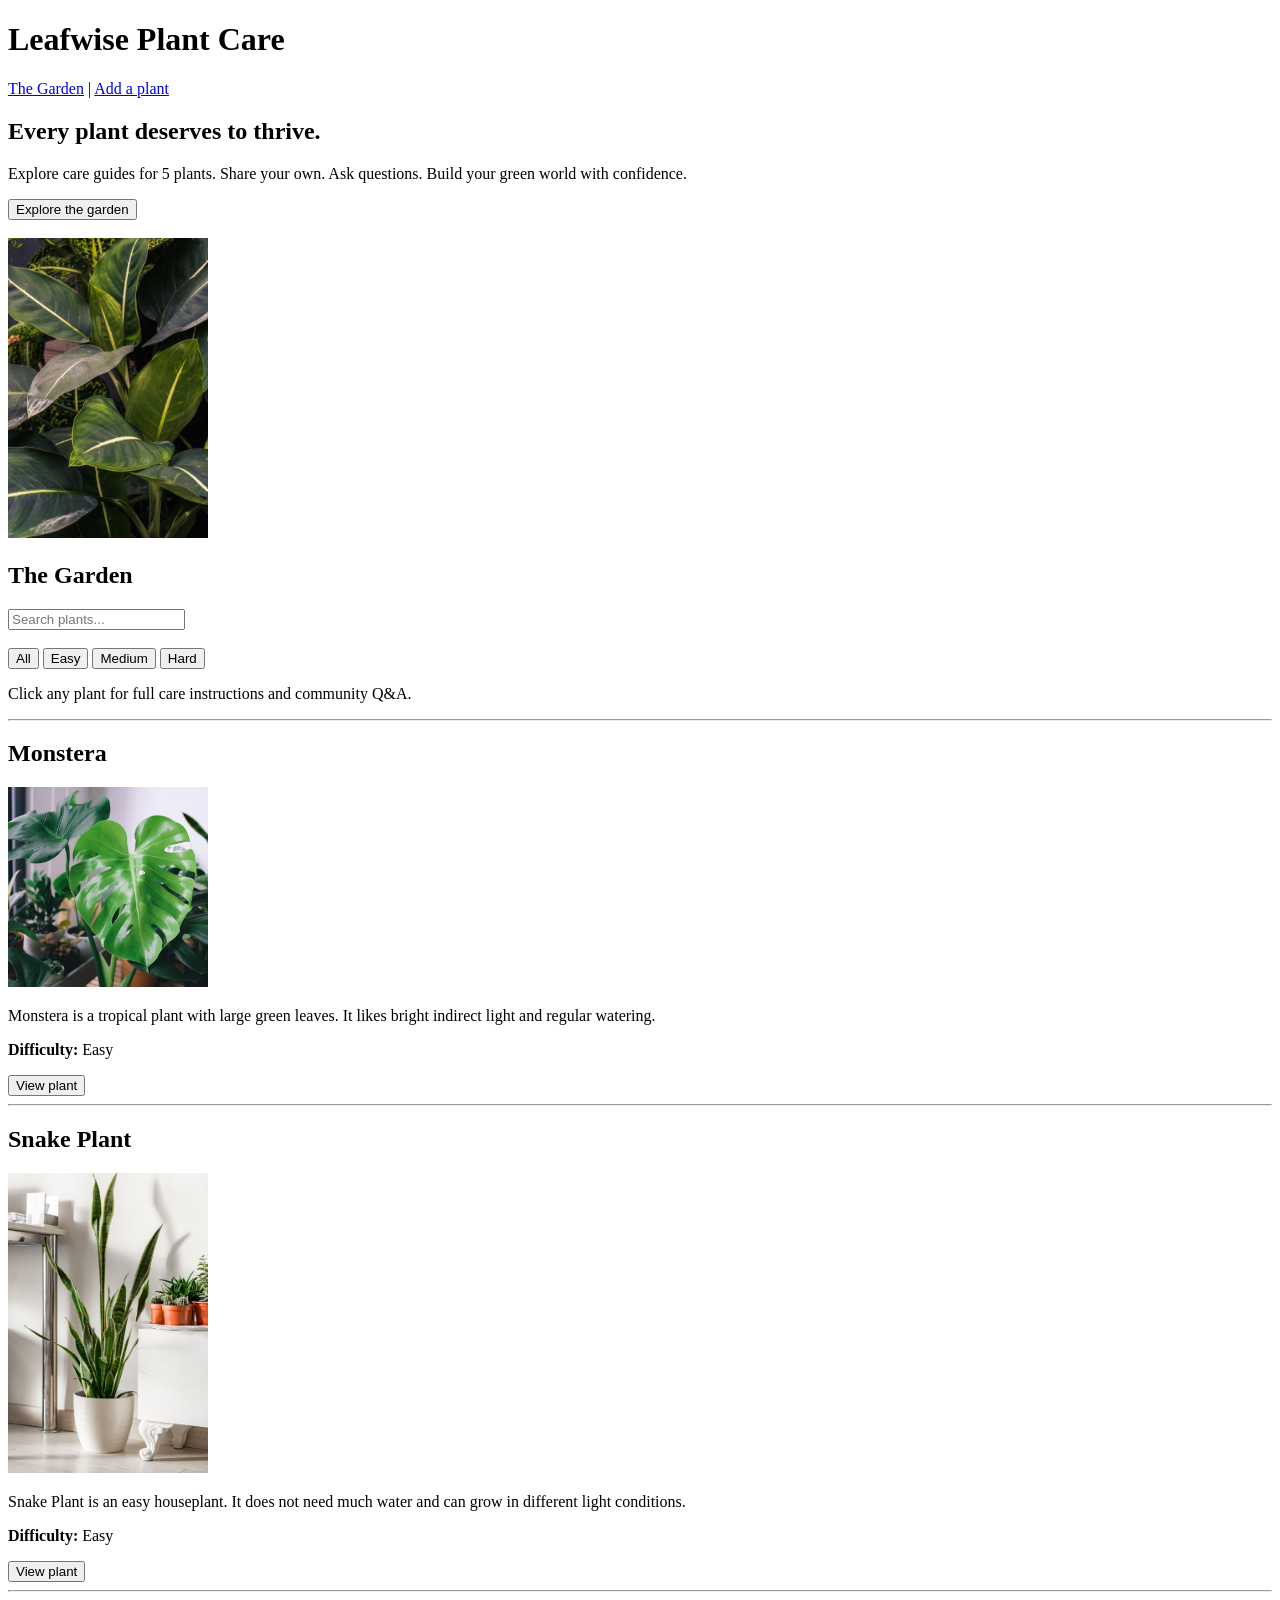
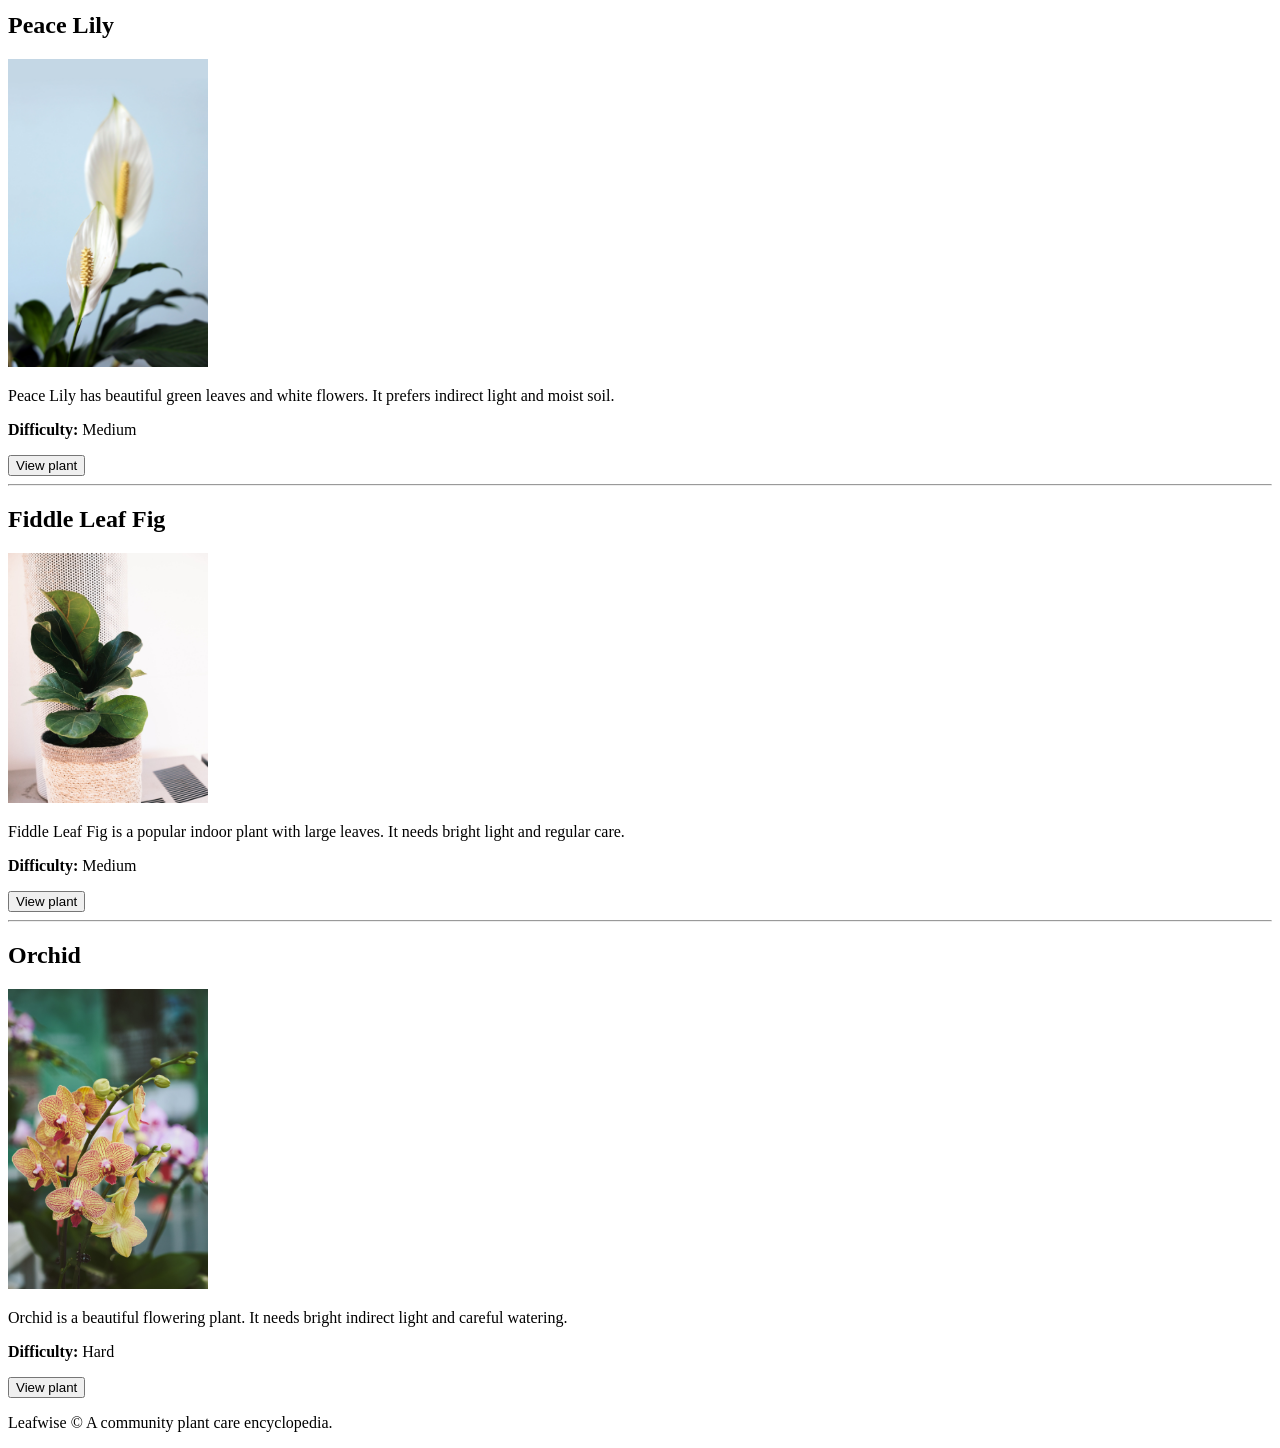
==== index.html @ c4c771bd "Додані сторінки сайту" ====
<!DOCTYPE html>
<html lang="en">

<head>
    <meta charset="UTF-8">
    <meta name="viewport" content="width=device-width, initial-scale=1.0">
    <title>Leafwise Plant Care</title>
</head>

<body>

    <header>
        <h1>Leafwise Plant Care</h1>
    </header>

    <nav>
        <a href="index.html">The Garden</a> |
        <a href="add.html">Add a plant</a>
    </nav>

    <section>

        <h2>Every plant deserves to thrive.</h2>

        <p>
            Explore care guides for 5 plants. Share your own.
            Ask questions. Build your green world with confidence.
        </p>

        <a href="index.html">
            <button>Explore the garden</button>
        </a>

        <br><br>

        <img src="background.jpg" alt="Plants" width="200" height="300">

        <h1>The Garden</h1>

        <input type="text" placeholder="Search plants...">

        <br><br>

        <button>All</button>
        <button>Easy</button>
        <button>Medium</button>
        <button>Hard</button>

        <p>
            Click any plant for full care instructions and community Q&A.
        </p>

        <hr>

        <h2>Monstera</h2>

        <img src="monstera.jpg" alt="Monstera" width="200">

        <p>
            Monstera is a tropical plant with large green leaves.
            It likes bright indirect light and regular watering.
        </p>

        <p><strong>Difficulty:</strong> Easy</p>

        <a href="monstera.html">
            <button>View plant</button>
        </a>

        <hr>

        <h2>Snake Plant</h2>

        <img src="snakeplant.jpg" alt="Snake Plant" width="200">

        <p>
            Snake Plant is an easy houseplant. It does not need
            much water and can grow in different light conditions.
        </p>

        <p><strong>Difficulty:</strong> Easy</p>

        <a href="snakeplant.html">
            <button>View plant</button>
        </a>

        <hr>

        <h2>Peace Lily</h2>

        <img src="peacelily.jpg" alt="Peace Lily" width="200">

        <p>
            Peace Lily has beautiful green leaves and white flowers.
            It prefers indirect light and moist soil.
        </p>

        <p><strong>Difficulty:</strong> Medium</p>

        <a href="peacelily.html">
            <button>View plant</button>
        </a>

        <hr>

        <h2>Fiddle Leaf Fig</h2>

        <img src="leaf.jpg" alt="Fiddle Leaf Fig" width="200">

        <p>
            Fiddle Leaf Fig is a popular indoor plant with large leaves.
            It needs bright light and regular care.
        </p>

        <p><strong>Difficulty:</strong> Medium</p>

        <a href="leaf.html">
            <button>View plant</button>
        </a>

        <hr>

        <h2>Orchid</h2>

        <img src="orchid.jpg" alt="Orchid" width="200">

        <p>
            Orchid is a beautiful flowering plant.
            It needs bright indirect light and careful watering.
        </p>

        <p><strong>Difficulty:</strong> Hard</p>

        <a href="orchid.html">
            <button>View plant</button>
        </a>

    </section>

    <footer>
        <p>Leafwise &copy; A community plant care encyclopedia.</p>
    </footer>

</body>

</html>
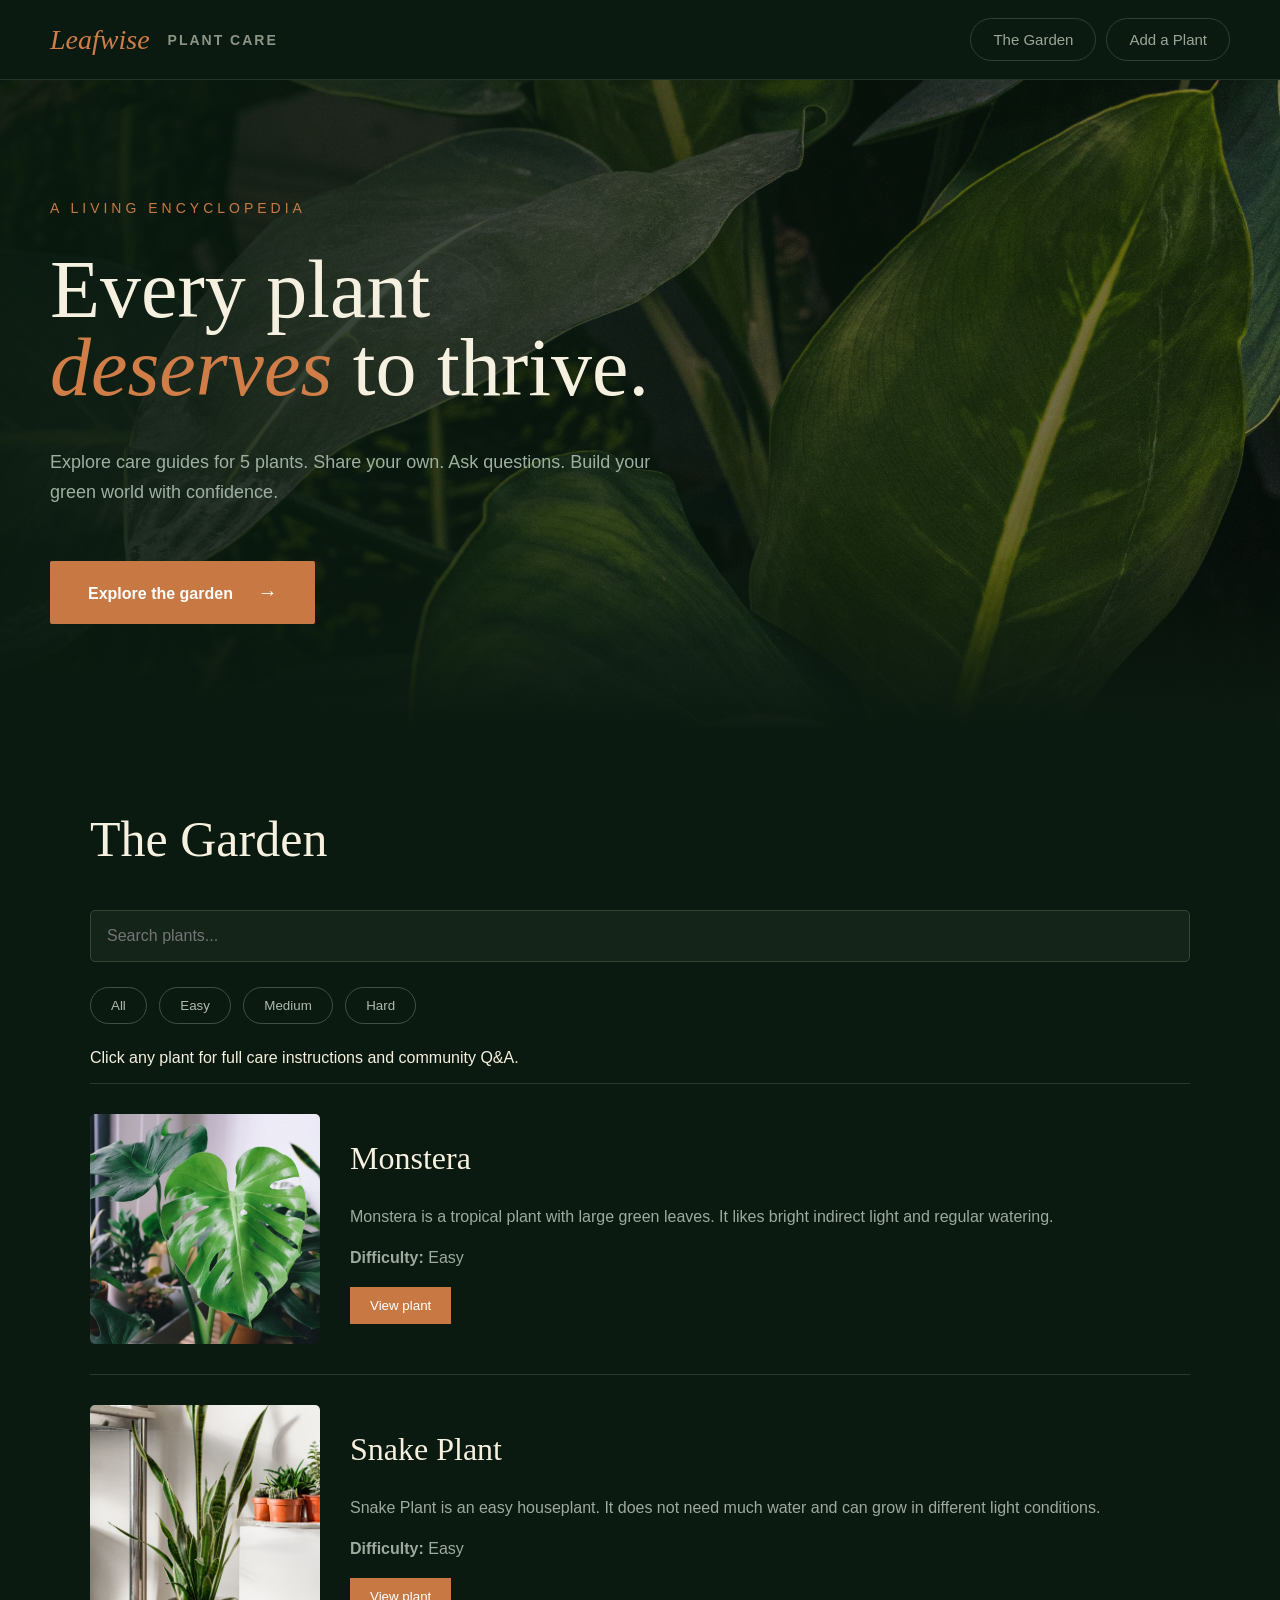
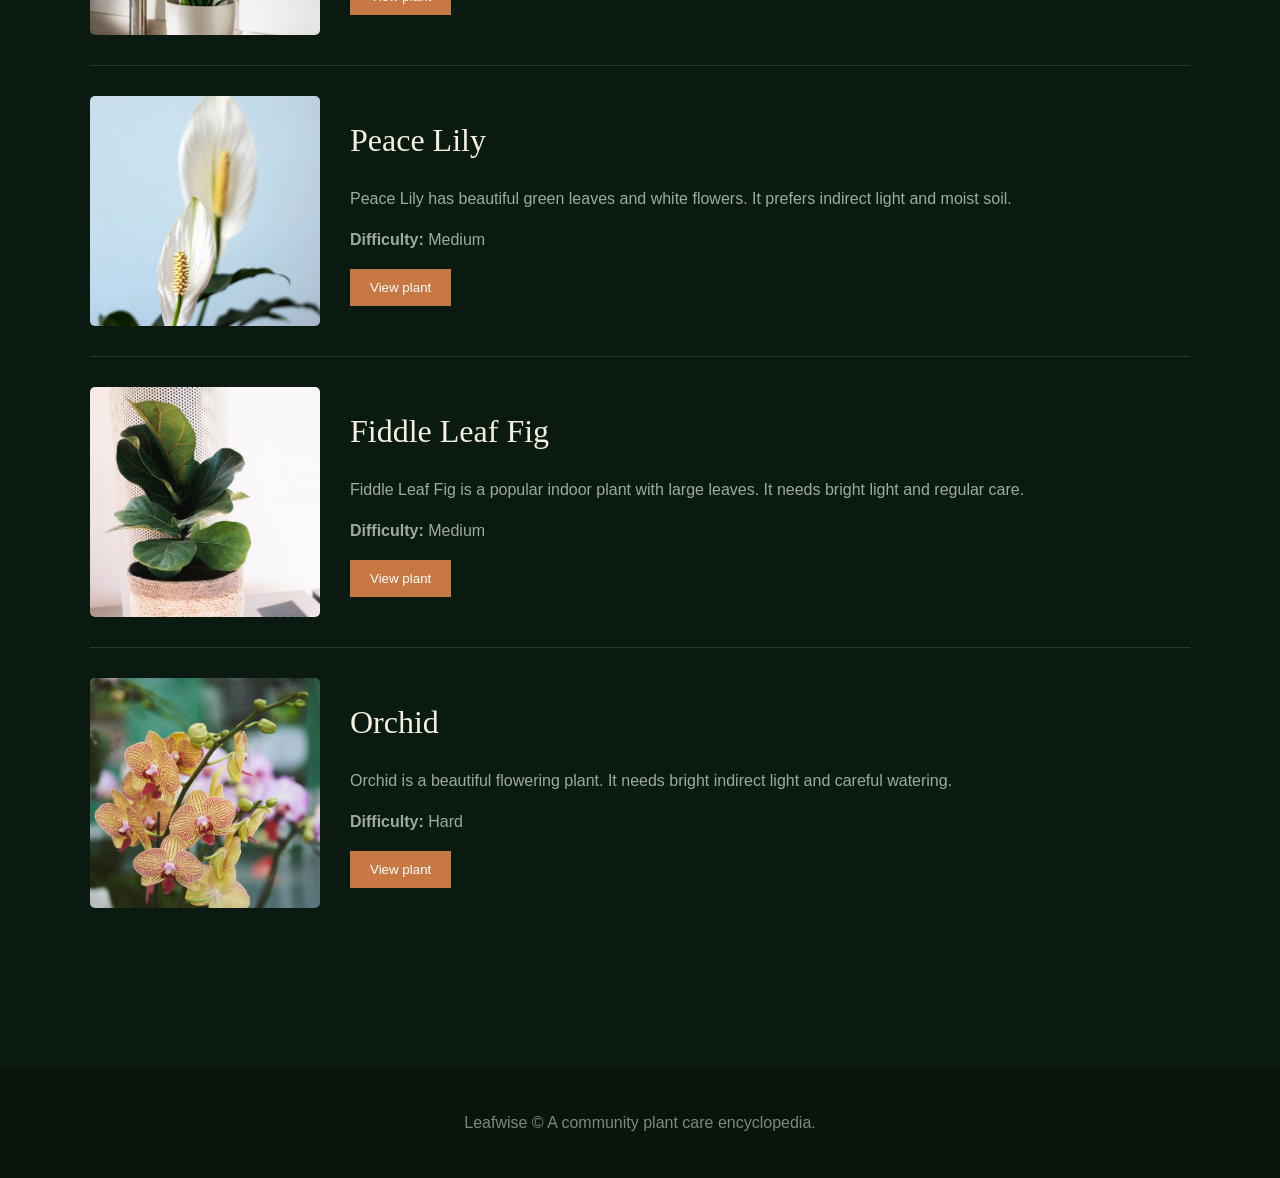
==== commit 68768f76: "додала css" ====
--- a/index.html
+++ b/index.html
@@ -5,140 +5,207 @@
     <meta charset="UTF-8">
     <meta name="viewport" content="width=device-width, initial-scale=1.0">
     <title>Leafwise Plant Care</title>
+    <link rel="stylesheet" href="css/style.css">
 </head>
 
 <body>
 
+    <!-- Верхнє меню -->
     <header>
-        <h1>Leafwise Plant Care</h1>
+
+        <div class="logo">
+            <span>Leafwise</span>
+            <b>PLANT CARE</b>
+        </div>
+
+        <nav>
+            <a href="index.html">The Garden</a>
+            <a href="add.html">Add a Plant</a>
+        </nav>
+
     </header>
 
-    <nav>
-        <a href="index.html">The Garden</a> |
-        <a href="add.html">Add a plant</a>
-    </nav>
-
-    <section>
-
-        <h2>Every plant deserves to thrive.</h2>
-
-        <p>
-            Explore care guides for 5 plants. Share your own.
-            Ask questions. Build your green world with confidence.
-        </p>
-
-        <a href="index.html">
-            <button>Explore the garden</button>
-        </a>
-
-        <br><br>
-
-        <img src="background.jpg" alt="Plants" width="200" height="300">
-
-        <h1>The Garden</h1>
+
+    <!-- Головний екран -->
+    <section class="hero">
+
+        <div class="hero-content">
+
+            <p class="small-title">
+                A LIVING ENCYCLOPEDIA
+            </p>
+
+            <h1>
+                Every plant<br>
+                <span>deserves</span> to thrive.
+            </h1>
+
+            <p class="description">
+                Explore care guides for 5 plants. Share your own.
+                Ask questions. Build your green world with confidence.
+            </p>
+
+            <a href="index.html" class="main-button">
+                Explore the garden
+                <span>→</span>
+            </a>
+
+        </div>
+
+    </section>
+
+
+    <!-- The Garden -->
+    <section class="garden">
+
+        <h2>The Garden</h2>
 
         <input type="text" placeholder="Search plants...">
 
-        <br><br>
-
-        <button>All</button>
-        <button>Easy</button>
-        <button>Medium</button>
-        <button>Hard</button>
+        <div class="filters">
+            <button>All</button>
+            <button>Easy</button>
+            <button>Medium</button>
+            <button>Hard</button>
+        </div>
 
         <p>
             Click any plant for full care instructions and community Q&A.
         </p>
 
-        <hr>
-
-        <h2>Monstera</h2>
-
-        <img src="monstera.jpg" alt="Monstera" width="200">
-
-        <p>
-            Monstera is a tropical plant with large green leaves.
-            It likes bright indirect light and regular watering.
-        </p>
-
-        <p><strong>Difficulty:</strong> Easy</p>
-
-        <a href="monstera.html">
-            <button>View plant</button>
-        </a>
-
-        <hr>
-
-        <h2>Snake Plant</h2>
-
-        <img src="snakeplant.jpg" alt="Snake Plant" width="200">
-
-        <p>
-            Snake Plant is an easy houseplant. It does not need
-            much water and can grow in different light conditions.
-        </p>
-
-        <p><strong>Difficulty:</strong> Easy</p>
-
-        <a href="snakeplant.html">
-            <button>View plant</button>
-        </a>
-
-        <hr>
-
-        <h2>Peace Lily</h2>
-
-        <img src="peacelily.jpg" alt="Peace Lily" width="200">
-
-        <p>
-            Peace Lily has beautiful green leaves and white flowers.
-            It prefers indirect light and moist soil.
-        </p>
-
-        <p><strong>Difficulty:</strong> Medium</p>
-
-        <a href="peacelily.html">
-            <button>View plant</button>
-        </a>
-
-        <hr>
-
-        <h2>Fiddle Leaf Fig</h2>
-
-        <img src="leaf.jpg" alt="Fiddle Leaf Fig" width="200">
-
-        <p>
-            Fiddle Leaf Fig is a popular indoor plant with large leaves.
-            It needs bright light and regular care.
-        </p>
-
-        <p><strong>Difficulty:</strong> Medium</p>
-
-        <a href="leaf.html">
-            <button>View plant</button>
-        </a>
-
-        <hr>
-
-        <h2>Orchid</h2>
-
-        <img src="orchid.jpg" alt="Orchid" width="200">
-
-        <p>
-            Orchid is a beautiful flowering plant.
-            It needs bright indirect light and careful watering.
-        </p>
-
-        <p><strong>Difficulty:</strong> Hard</p>
-
-        <a href="orchid.html">
-            <button>View plant</button>
-        </a>
+
+        <!-- Monstera -->
+        <div class="plant">
+
+            <img src="monstera.jpg" alt="Monstera">
+
+            <div>
+                <h2>Monstera</h2>
+
+                <p>
+                    Monstera is a tropical plant with large green leaves.
+                    It likes bright indirect light and regular watering.
+                </p>
+
+                <p>
+                    <strong>Difficulty:</strong> Easy
+                </p>
+
+                <a href="monstera.html">
+                    <button>View plant</button>
+                </a>
+            </div>
+
+        </div>
+
+
+        <!-- Snake Plant -->
+        <div class="plant">
+
+            <img src="pages/snakeplant.jpg" alt="Snake Plant">
+
+            <div>
+                <h2>Snake Plant</h2>
+
+                <p>
+                    Snake Plant is an easy houseplant. It does not need
+                    much water and can grow in different light conditions.
+                </p>
+
+                <p>
+                    <strong>Difficulty:</strong> Easy
+                </p>
+
+                <a href="snakeplant.html">
+                    <button>View plant</button>
+                </a>
+            </div>
+
+        </div>
+
+
+        <!-- Peace Lily -->
+        <div class="plant">
+
+            <img src="pages/peacelily.jpg" alt="Peace Lily">
+
+            <div>
+                <h2>Peace Lily</h2>
+
+                <p>
+                    Peace Lily has beautiful green leaves and white flowers.
+                    It prefers indirect light and moist soil.
+                </p>
+
+                <p>
+                    <strong>Difficulty:</strong> Medium
+                </p>
+
+                <a href="peacelily.html">
+                    <button>View plant</button>
+                </a>
+
+            </div>
+
+        </div>
+
+
+        <!-- Fiddle Leaf Fig -->
+        <div class="plant">
+
+            <img src="pages/leaf.jpg" alt="Fiddle Leaf Fig">
+
+            <div>
+                <h2>Fiddle Leaf Fig</h2>
+
+                <p>
+                    Fiddle Leaf Fig is a popular indoor plant with large leaves.
+                    It needs bright light and regular care.
+                </p>
+
+                <p>
+                    <strong>Difficulty:</strong> Medium
+                </p>
+
+                <a href="leaf.html">
+                    <button>View plant</button>
+                </a>
+
+            </div>
+
+        </div>
+
+
+        <!-- Orchid -->
+        <div class="plant">
+
+            <img src="pages/orchid.jpg" alt="Orchid">
+
+            <div>
+                <h2>Orchid</h2>
+
+                <p>
+                    Orchid is a beautiful flowering plant.
+                    It needs bright indirect light and careful watering.
+                </p>
+
+                <p>
+                    <strong>Difficulty:</strong> Hard
+                </p>
+
+                <a href="orchid.html">
+                    <button>View plant</button>
+                </a>
+
+            </div>
+
+        </div>
 
     </section>
 
+
     <footer>
-        <p>Leafwise &copy; A community plant care encyclopedia.</p>
+        <p>Leafwise © A community plant care encyclopedia.</p>
     </footer>
 
 </body>
--- a/css/style.css
+++ b/css/style.css
@@ -0,0 +1,368 @@
+/* =========================
+   ОСНОВНІ НАЛАШТУВАННЯ
+========================= */
+
+* {
+    box-sizing: border-box;
+}
+
+body {
+    margin: 0;
+    background-color: #0b1a10;
+    color: #f5f0df;
+    font-family: Arial, sans-serif;
+}
+
+
+/* =========================
+   HEADER
+========================= */
+
+header {
+    height: 80px;
+    background-color: #0b1a10;
+
+    display: flex;
+    align-items: center;
+    justify-content: space-between;
+
+    padding: 0 50px;
+
+    border-bottom: 1px solid #243528;
+}
+
+
+/* Логотип */
+
+.logo {
+    display: flex;
+    align-items: center;
+    gap: 18px;
+}
+
+.logo span {
+    color: #d17d47;
+
+    font-family: Georgia, serif;
+    font-size: 28px;
+    font-style: italic;
+}
+
+.logo b {
+    color: #8b9485;
+
+    font-size: 14px;
+    letter-spacing: 2px;
+}
+
+
+/* =========================
+   NAVIGATION
+========================= */
+
+nav {
+    display: flex;
+    gap: 10px;
+}
+
+nav a {
+    color: #9ca696;
+
+    text-decoration: none;
+
+    border: 1px solid #304034;
+    border-radius: 30px;
+
+    padding: 12px 22px;
+
+    font-size: 15px;
+}
+
+nav a:hover {
+    color: white;
+    border-color: #647363;
+}
+
+
+/* =========================
+   HERO
+========================= */
+
+.hero {
+    height: 650px;
+
+    position: relative;
+
+    background-image:
+        linear-gradient(
+            to right,
+            rgba(8, 25, 14, 0.95),
+            rgba(8, 25, 14, 0.70),
+            rgba(8, 25, 14, 0.45)
+        ),
+        url("../pages/background.jpg");
+
+    background-size: cover;
+    background-position: center;
+
+    display: flex;
+    align-items: center;
+}
+
+
+/* затемнення знизу */
+
+.hero::after {
+    content: "";
+
+    position: absolute;
+
+    left: 0;
+    right: 0;
+    bottom: 0;
+
+    height: 180px;
+
+    background: linear-gradient(
+        transparent,
+        #0b1a10
+    );
+}
+
+
+/* =========================
+   HERO CONTENT
+========================= */
+
+.hero-content {
+    position: relative;
+    z-index: 2;
+
+    margin-left: 50px;
+
+    max-width: 850px;
+}
+
+
+/* маленький напис */
+
+.small-title {
+    color: #c97943;
+
+    font-size: 14px;
+
+    letter-spacing: 4px;
+
+    margin-bottom: 35px;
+}
+
+
+/* головний текст */
+
+.hero h1 {
+    margin: 0;
+
+    font-family: Georgia, serif;
+
+    font-size: 82px;
+
+    line-height: 0.95;
+
+    font-weight: normal;
+
+    color: #f5f0df;
+}
+
+
+/* слово deserves */
+
+.hero h1 span {
+    color: #d17d47;
+
+    font-style: italic;
+}
+
+
+/* опис */
+
+.description {
+    margin-top: 40px;
+
+    width: 650px;
+
+    color: #9db0a0;
+
+    font-size: 18px;
+
+    line-height: 1.7;
+}
+
+
+/* головна кнопка */
+
+.main-button {
+    display: inline-block;
+
+    margin-top: 35px;
+
+    padding: 20px 38px;
+
+    background-color: #c87943;
+
+    color: white;
+
+    text-decoration: none;
+
+    font-weight: bold;
+
+    border-radius: 2px;
+}
+
+.main-button span {
+    margin-left: 20px;
+    font-size: 20px;
+}
+
+.main-button:hover {
+    background-color: #db8b52;
+}
+
+
+/* =========================
+   GARDEN
+========================= */
+
+.garden {
+    width: 90%;
+    max-width: 1100px;
+
+    margin: 80px auto;
+
+    padding-bottom: 50px;
+}
+
+.garden > h2 {
+    font-family: Georgia, serif;
+
+    font-size: 50px;
+
+    font-weight: normal;
+}
+
+
+/* пошук */
+
+input {
+    width: 100%;
+
+    padding: 16px;
+
+    background-color: #142419;
+
+    border: 1px solid #344536;
+
+    color: white;
+
+    border-radius: 5px;
+
+    font-size: 16px;
+}
+
+
+/* кнопки фільтра */
+
+.filters {
+    margin: 25px 0;
+}
+
+.filters button {
+    background-color: transparent;
+
+    color: #b0b9ad;
+
+    border: 1px solid #405044;
+
+    padding: 10px 20px;
+
+    margin-right: 8px;
+
+    border-radius: 20px;
+
+    cursor: pointer;
+}
+
+.filters button:hover {
+    background-color: #315c3a;
+
+    color: white;
+}
+
+
+/* =========================
+   PLANT CARDS
+========================= */
+
+.plant {
+    display: flex;
+
+    gap: 30px;
+
+    padding: 30px 0;
+
+    border-top: 1px solid #2c3a2e;
+}
+
+.plant img {
+    width: 230px;
+    height: 230px;
+
+    object-fit: cover;
+
+    border-radius: 5px;
+}
+
+.plant h2 {
+    font-family: Georgia, serif;
+
+    font-size: 32px;
+
+    font-weight: normal;
+
+    color: #f5f0df;
+}
+
+.plant p {
+    color: #9daa9e;
+
+    line-height: 1.6;
+}
+
+
+/* кнопки рослин */
+
+.plant button {
+    background-color: #c87943;
+
+    color: white;
+
+    border: none;
+
+    padding: 11px 20px;
+
+    cursor: pointer;
+}
+
+
+/* =========================
+   FOOTER
+========================= */
+
+footer {
+    background-color: #07140b;
+
+    text-align: center;
+
+    padding: 30px;
+
+    color: #7d897d;
+}
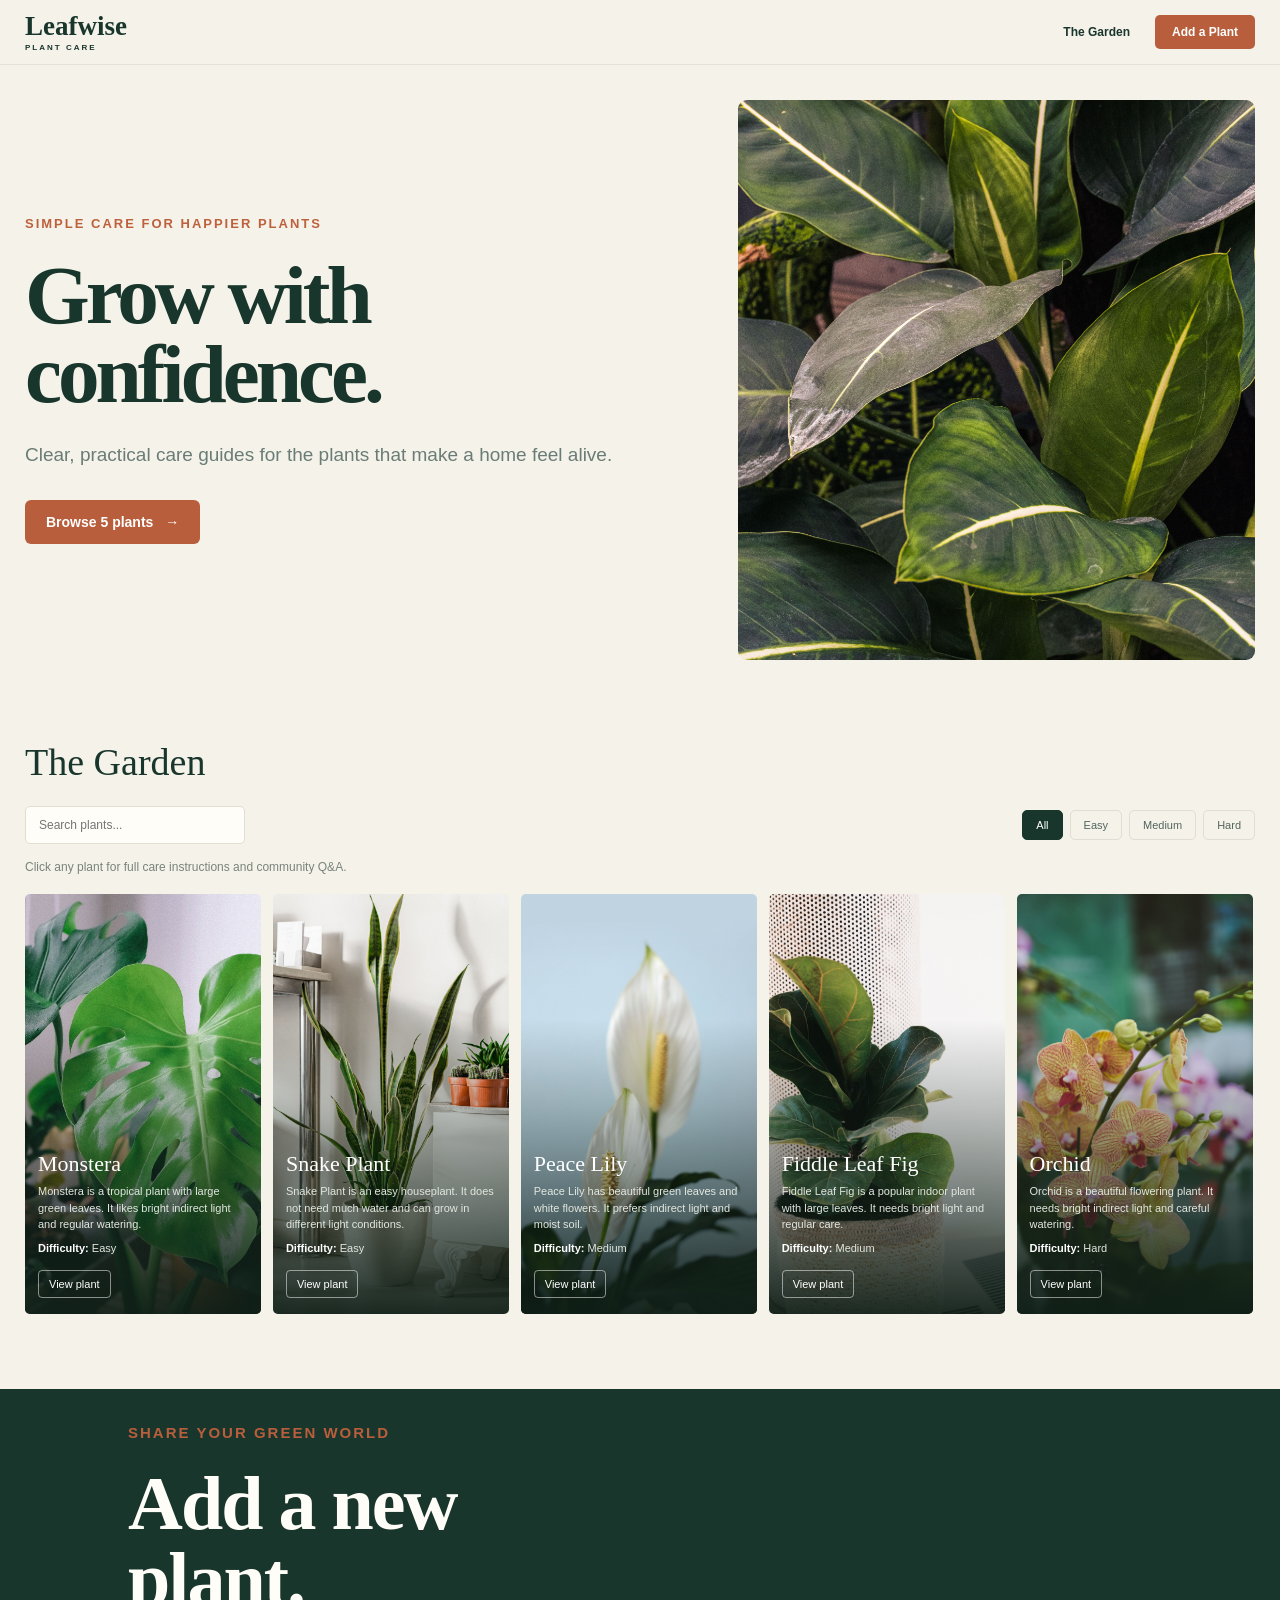
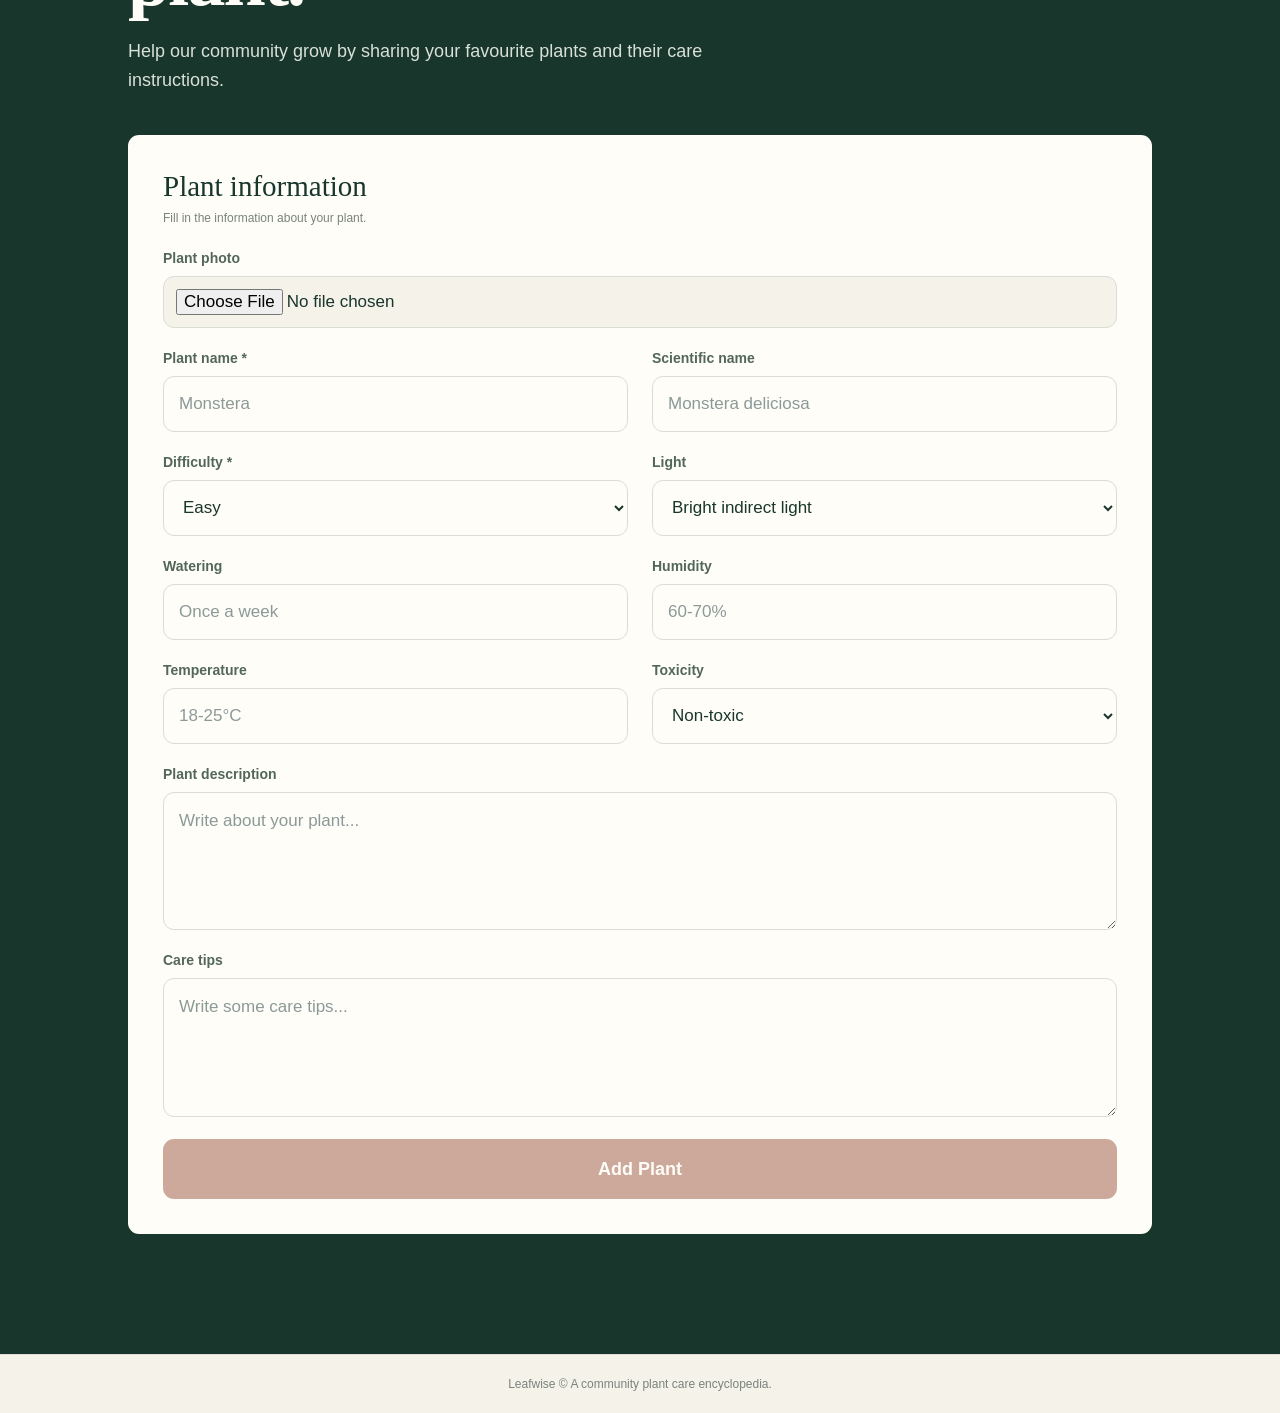
==== commit 8ae4d0eb: "Онвлено структуру сайту та сторінки рослин. Додано css" ====
--- a/index.html
+++ b/index.html
@@ -1,213 +1,417 @@
+
 <!DOCTYPE html>
 <html lang="en">
-
 <head>
     <meta charset="UTF-8">
     <meta name="viewport" content="width=device-width, initial-scale=1.0">
-    <title>Leafwise Plant Care</title>
+
+    <title>Leafwise</title>
     <link rel="stylesheet" href="css/style.css">
 </head>
-
 <body>
-
-    <!-- Верхнє меню -->
-    <header>
-
-        <div class="logo">
+    <header class="navbar">
+        <a href="index.html" class="logo">
             <span>Leafwise</span>
             <b>PLANT CARE</b>
+        </a>
+        <nav class="nav-links">
+            <a href="#garden">The Garden</a>
+            <a href="#add-plant" class="add-button">Add a Plant</a>
+        </nav>
+    </header>
+    <section class="hero">
+        <div class="hero-content">
+            <p class="small-title">
+                Simple care for happier plants
+            </p>
+            <h1>
+                Grow with<br>
+                <span>confidence.</span>
+            </h1>
+            <img src="pages/background.jpg"
+                 alt="Plants"
+                 width="300"
+                 height="300">
+            <p class="description">
+                Clear, practical care guides for the plants
+                that make a home feel alive.
+            </p>
+            <button class="main-button"
+                onclick="document.querySelector('#garden').scrollIntoView({ behavior: 'smooth' })">
+                Browse 5 plants
+                <span>→</span>
+            </button>
         </div>
-
-        <nav>
-            <a href="index.html">The Garden</a>
-            <a href="add.html">Add a Plant</a>
-        </nav>
-
-    </header>
-
-
-    <!-- Головний екран -->
-    <section class="hero">
-
-        <div class="hero-content">
-
-            <p class="small-title">
-                A LIVING ENCYCLOPEDIA
-            </p>
-
-            <h1>
-                Every plant<br>
-                <span>deserves</span> to thrive.
-            </h1>
-
-            <p class="description">
-                Explore care guides for 5 plants. Share your own.
-                Ask questions. Build your green world with confidence.
-            </p>
-
-            <a href="index.html" class="main-button">
-                Explore the garden
-                <span>→</span>
-            </a>
-
+    </section>
+    <section class="garden" id="garden">
+        <h2>The Garden</h2>
+        <input
+            type="text"
+            id="plantSearch"
+            placeholder="Search plants..."
+            aria-label="Search plants"
+        >
+        <div class="filters">
+            <button type="button"
+                    class="filter-btn active"
+                    data-filter="all">
+                All
+            </button>
+            <button type="button"
+                    class="filter-btn"
+                    data-filter="easy">
+                Easy
+            </button>
+            <button type="button"
+                    class="filter-btn"
+                    data-filter="medium">
+                Medium
+            </button>
+            <button type="button"
+                    class="filter-btn"
+                    data-filter="hard">
+                Hard
+            </button>
         </div>
-
-    </section>
-
-
-    <!-- The Garden -->
-    <section class="garden">
-
-        <h2>The Garden</h2>
-
-        <input type="text" placeholder="Search plants...">
-
-        <div class="filters">
-            <button>All</button>
-            <button>Easy</button>
-            <button>Medium</button>
-            <button>Hard</button>
-        </div>
-
         <p>
             Click any plant for full care instructions and community Q&A.
         </p>
-
-
-        <!-- Monstera -->
-        <div class="plant">
-
-            <img src="monstera.jpg" alt="Monstera">
-
-            <div>
+        <article class="plant"
+                 data-name="monstera"
+                 data-difficulty="easy">
+            <img src="pages/monstera.jpg"
+                 alt="Monstera"
+                 width="300"
+                 height="300">
+            <div class="plant-info">
                 <h2>Monstera</h2>
-
                 <p>
                     Monstera is a tropical plant with large green leaves.
                     It likes bright indirect light and regular watering.
                 </p>
-
                 <p>
                     <strong>Difficulty:</strong> Easy
                 </p>
-
-                <a href="monstera.html">
-                    <button>View plant</button>
+                <a href="monstera.html" class="plant-button">
+                    View plant
                 </a>
             </div>
-
-        </div>
-
-
-        <!-- Snake Plant -->
-        <div class="plant">
-
-            <img src="pages/snakeplant.jpg" alt="Snake Plant">
-
-            <div>
+        </article>
+        <article class="plant"
+                 data-name="snake plant"
+                 data-difficulty="easy">
+            <img src="pages/snakeplant.jpg"
+                 alt="Snake Plant"
+                 width="300"
+                 height="300">
+            <div class="plant-info">
                 <h2>Snake Plant</h2>
-
                 <p>
                     Snake Plant is an easy houseplant. It does not need
                     much water and can grow in different light conditions.
                 </p>
-
                 <p>
                     <strong>Difficulty:</strong> Easy
                 </p>
-
-                <a href="snakeplant.html">
-                    <button>View plant</button>
+                <a href="snake-plant.html" class="plant-button">
+                    View plant
                 </a>
             </div>
-
-        </div>
-
-
-        <!-- Peace Lily -->
-        <div class="plant">
-
-            <img src="pages/peacelily.jpg" alt="Peace Lily">
-
-            <div>
+        </article>
+        <article class="plant"
+                 data-name="peace lily"
+                 data-difficulty="medium">
+            <img src="pages/peacelily.jpg"
+                 alt="Peace Lily"
+                 width="300"
+                 height="300">
+            <div class="plant-info">
                 <h2>Peace Lily</h2>
-
                 <p>
                     Peace Lily has beautiful green leaves and white flowers.
                     It prefers indirect light and moist soil.
                 </p>
-
                 <p>
                     <strong>Difficulty:</strong> Medium
                 </p>
-
-                <a href="peacelily.html">
-                    <button>View plant</button>
+                <a href="peace-lily.html" class="plant-button">
+                    View plant
                 </a>
-
-            </div>
-
-        </div>
-
-
-        <!-- Fiddle Leaf Fig -->
-        <div class="plant">
-
-            <img src="pages/leaf.jpg" alt="Fiddle Leaf Fig">
-
-            <div>
+            </div>
+        </article>
+        <article class="plant"
+                 data-name="fiddle leaf fig"
+                 data-difficulty="medium">
+            <img src="pages/leaf.jpg"
+                 alt="Fiddle Leaf Fig"
+                 width="300"
+                 height="300">
+            <div class="plant-info">
                 <h2>Fiddle Leaf Fig</h2>
-
                 <p>
                     Fiddle Leaf Fig is a popular indoor plant with large leaves.
                     It needs bright light and regular care.
                 </p>
-
                 <p>
                     <strong>Difficulty:</strong> Medium
                 </p>
-
-                <a href="leaf.html">
-                    <button>View plant</button>
+                <a href="fiddle-leaf.html" class="plant-button">
+                    View plant
                 </a>
-
-            </div>
-
-        </div>
-
-
-        <!-- Orchid -->
-        <div class="plant">
-
-            <img src="pages/orchid.jpg" alt="Orchid">
-
-            <div>
+            </div>
+        </article>
+        <article class="plant"
+                 data-name="orchid"
+                 data-difficulty="hard">
+            <img src="pages/orchid.jpg"
+                 alt="Orchid"
+                 width="300"
+                 height="300">
+            <div class="plant-info">
                 <h2>Orchid</h2>
-
                 <p>
                     Orchid is a beautiful flowering plant.
                     It needs bright indirect light and careful watering.
                 </p>
+                <p>
+                    <strong>Difficulty:</strong> Hard
+                </p>
+                <a href="orchid.html" class="plant-button">
+                    View plant
+                </a>
+            </div>
+        </article>
+        <p id="noResults" hidden>
+            No plants found.
+        </p>
+    </section>
+    <section class="add-plant" id="add-plant">
+        <div class="add-plant-content">
+            <p class="small-title">
+                SHARE YOUR GREEN WORLD
+            </p>
+            <h1>
+                Add a new<br>
+                <span>plant.</span>
+            </h1>
+            <p class="description">
+                Help our community grow by sharing your favourite plants
+                and their care instructions.
+            </p>
+        </div>
+        <form class="add-plant-form" id="plantForm">
+            <h2>Plant information</h2>
+            <p class="form-description">
+                Fill in the information about your plant.
+            </p>
+            <div class="add-form-group">
+                <label for="plantPhoto">
+                    Plant photo
+                </label>
+                <input
+                    type="file"
+                    id="plantPhoto"
+                    accept="image/*"
+                >
+                <img
+                    id="photoPreview"
+                    alt="Plant preview"
+                    hidden
+                >
+            </div>
+            <div class="add-form-row">
+                <div class="add-form-group">
+                    <label for="plantName">
+                        Plant name *
+                    </label>
+                    <input
+                        type="text"
+                        id="plantName"
+                        placeholder="Monstera"
+                        required
+                    >
+                </div>
+                <div class="add-form-group">
+                    <label for="scientificName">
+                        Scientific name
+                    </label>
+                    <input
+                        type="text"
+                        id="scientificName"
+                        placeholder="Monstera deliciosa"
+                    >
+                </div>
+            </div>
+            <div class="add-form-row">
+                <div class="add-form-group">
+                    <label for="difficulty">
+                        Difficulty *
+                    </label>
+                    <select id="difficulty" required>
+                        <option value="easy">Easy</option>
+                        <option value="medium">Medium</option>
+                        <option value="hard">Hard</option>
+                    </select>
+                </div>
+                <div class="add-form-group">
+                    <label for="light">
+                        Light
+                    </label>
+                    <select id="light">
+                        <option value="Bright indirect light">
+                            Bright indirect light
+                        </option>
+                        <option value="Direct sunlight">
+                            Direct sunlight
+                        </option>
+                        <option value="Low light">
+                            Low light
+                        </option>
+                        <option value="Partial shade">
+                            Partial shade
+                        </option>
+                    </select>
+                </div>
+            </div>
+            <div class="add-form-row">
+                <div class="add-form-group">
+                    <label for="watering">
+                        Watering
+                    </label>
+                    <input
+                        type="text"
+                        id="watering"
+                        placeholder="Once a week"
+                    >
+                </div>
+                <div class="add-form-group">
+                    <label for="humidity">
+                        Humidity
+                    </label>
+                    <input
+                        type="text"
+                        id="humidity"
+                        placeholder="60-70%"
+                    >
+                </div>
+            </div>
+            <div class="add-form-row">
+                <div class="add-form-group">
+                    <label for="temperature">
+                        Temperature
+                    </label>
+                    <input
+                        type="text"
+                        id="temperature"
+                        placeholder="18-25°C"
+                    >
 
-                <p>
-                    <strong>Difficulty:</strong> Hard
-                </p>
-
-                <a href="orchid.html">
-                    <button>View plant</button>
-                </a>
-
-            </div>
-
-        </div>
-
+                </div>
+                <div class="add-form-group">
+                    <label for="toxicity">
+                        Toxicity
+                    </label>
+                    <select id="toxicity">
+                        <option value="Non-toxic">
+                            Non-toxic
+                        </option>
+                        <option value="Toxic to pets">
+                            Toxic to pets
+                        </option>
+                        <option value="Toxic to humans">
+                            Toxic to humans
+                        </option>
+                    </select>
+                </div>
+            </div>
+            <div class="add-form-group">
+                <label for="description">
+                    Plant description
+                </label>
+                <textarea
+                    id="description"
+                    placeholder="Write about your plant..."
+                    rows="4"
+                ></textarea>
+            </div>
+            <div class="add-form-group">
+                <label for="careTips">
+                    Care tips
+                </label>
+                <textarea
+                    id="careTips"
+                    placeholder="Write some care tips..."
+                    rows="4"
+                ></textarea>
+            </div>
+            <button type="submit" class="submit-plant">
+                Add Plant
+            </button>
+        </form>
     </section>
-
-
     <footer>
-        <p>Leafwise © A community plant care encyclopedia.</p>
+        <p>
+            Leafwise © A community plant care encyclopedia.
+        </p>
     </footer>
-
+    <script>
+        const searchInput = document.getElementById("plantSearch");
+        const filterButtons = document.querySelectorAll(".filter-btn");
+        const plants = document.querySelectorAll(".plant");
+        const noResults = document.getElementById("noResults");
+        let currentFilter = "all";
+        function filterPlants() {
+            const searchText = searchInput.value.toLowerCase().trim();
+            let visiblePlants = 0;
+            plants.forEach(function (plant) {
+                const name = plant.dataset.name;
+                const difficulty = plant.dataset.difficulty;
+                const text = plant.textContent.toLowerCase();
+                const matchesSearch =
+                    name.includes(searchText) ||
+                    text.includes(searchText);
+                const matchesFilter =
+                    currentFilter === "all" ||
+                    difficulty === currentFilter;
+                if (matchesSearch && matchesFilter) {
+                    plant.hidden = false;
+                    visiblePlants++;
+                } else {
+                    plant.hidden = true;
+                }
+            });
+            noResults.hidden = visiblePlants !== 0;
+        }
+        searchInput.addEventListener("input", filterPlants);
+        filterButtons.forEach(function (button) {
+            button.addEventListener("click", function () {
+                currentFilter = button.dataset.filter;
+                filterButtons.forEach(function (btn) {
+                    btn.classList.remove("active");
+                });
+                button.classList.add("active");
+                filterPlants();
+            });
+        });
+        const plantPhoto = document.getElementById("plantPhoto");
+        const photoPreview = document.getElementById("photoPreview");
+        plantPhoto.addEventListener("change", function () {
+            const file = plantPhoto.files[0];
+            if (file) {
+                photoPreview.src = URL.createObjectURL(file);
+                photoPreview.hidden = false;
+            } else {
+                photoPreview.hidden = true;
+            }
+        });
+        const plantForm = document.getElementById("plantForm");
+        plantForm.addEventListener("submit", function (event) {
+            event.preventDefault();
+            const plantName = document.getElementById("plantName").value;
+            alert("Thank you! " + plantName + " has been submitted.");
+            plantForm.reset();
+            photoPreview.hidden = true;
+        });
+    </script>
 </body>
-
 </html>
--- a/css/style.css
+++ b/css/style.css
@@ -1,368 +1,707 @@
-/* =========================
-   ОСНОВНІ НАЛАШТУВАННЯ
-========================= */
-
 * {
     box-sizing: border-box;
 }
 
+html {
+    scroll-behavior: smooth;
+}
+
 body {
     margin: 0;
-    background-color: #0b1a10;
-    color: #f5f0df;
+    background: #f5f2ea;
+    color: #19362c;
     font-family: Arial, sans-serif;
-}
-
-
-/* =========================
-   HEADER
-========================= */
-
-header {
-    height: 80px;
-    background-color: #0b1a10;
-
+    font-size: 14px;
+}
+
+a {
+    color: inherit;
+    text-decoration: none;
+}
+
+.navbar {
+    height: 65px;
+    padding: 0 25px;
+    display: flex;
+    justify-content: space-between;
+    align-items: center;
+    background: #f5f2ea;
+    border-bottom: 1px solid #e7e2d8;
+}
+
+.logo {
+    display: flex;
+    flex-direction: column;
+    color: #19362c;
+    line-height: 1;
+}
+
+.logo span {
+    font-family: Georgia, serif;
+    font-size: 27px;
+    font-weight: bold;
+}
+
+.logo b {
+    margin-top: 4px;
+    font-size: 8px;
+    letter-spacing: 2px;
+}
+
+.nav-links {
     display: flex;
     align-items: center;
-    justify-content: space-between;
-
-    padding: 0 50px;
-
-    border-bottom: 1px solid #243528;
-}
-
-
-/* Логотип */
-
-.logo {
+    gap: 25px;
+    font-size: 12px;
+    font-weight: bold;
+}
+
+.nav-links a:hover {
+    color: #b95e3c;
+}
+
+.add-button {
+    padding: 10px 17px;
+    background: #b95e3c;
+    color: white;
+    border-radius: 5px;
+    transition: 0.3s;
+}
+
+.add-button:hover {
+    background: #95472d;
+    color: white !important;
+}
+
+.hero {
+    min-height: 580px;
+    padding: 35px 25px;
     display: flex;
     align-items: center;
-    gap: 18px;
-}
-
-.logo span {
-    color: #d17d47;
-
+}
+
+.hero-content {
+    position: relative;
+    width: 100%;
+    min-height: 510px;
+    display: flex;
+    flex-direction: column;
+    justify-content: center;
+    align-items: flex-start;
+    padding-right: 52%;
+}
+
+.small-title {
+    margin: 0 0 25px;
+    color: #bd603c;
+    font-size: 13px;
+    font-weight: bold;
+    letter-spacing: 2px;
+    text-transform: uppercase;
+}
+
+.hero h1 {
+    margin: 0 0 25px;
+    color: #19362c;
     font-family: Georgia, serif;
-    font-size: 28px;
-    font-style: italic;
-}
-
-.logo b {
-    color: #8b9485;
-
+    font-size: clamp(55px, 6.5vw, 100px);
+    font-weight: bold;
+    line-height: 0.95;
+    letter-spacing: -4px;
+}
+
+.hero h1 span {
+    color: #19362c;
+}
+
+.hero img {
+    position: absolute;
+    top: 0;
+    right: 0;
+    width: 42%;
+    height: 100%;
+    object-fit: cover;
+    border-radius: 9px;
+}
+
+.hero .description {
+    max-width: 620px;
+    margin: 0 0 28px;
+    color: #697c75;
+    font-size: 19px;
+    line-height: 1.7;
+}
+
+.main-button {
+    padding: 14px 21px;
+    border: none;
+    border-radius: 6px;
+    background: #b95e3c;
+    color: white;
     font-size: 14px;
-    letter-spacing: 2px;
-}
-
-
-/* =========================
-   NAVIGATION
-========================= */
-
-nav {
+    font-weight: bold;
+    cursor: pointer;
+    transition: 0.3s;
+}
+
+.main-button:hover {
+    background: #95472d;
+}
+
+.main-button span {
+    margin-left: 8px;
+}
+
+.garden {
+    padding: 45px 25px 60px;
+    background: #f5f2ea;
+}
+
+.garden > h2 {
+    margin: 0 0 22px;
+    font-family: Georgia, serif;
+    font-size: 38px;
+    font-weight: normal;
+}
+
+#plantSearch {
+    width: 220px;
+    max-width: 100%;
+    padding: 11px 13px;
+    border: 1px solid #e2ddd3;
+    border-radius: 5px;
+    background: #fffdf8;
+    color: #19362c;
+    font-family: Arial, sans-serif;
+    font-size: 12px;
+    outline: none;
+}
+
+#plantSearch:focus {
+    border-color: #19362c;
+}
+
+.filters {
     display: flex;
-    gap: 10px;
-}
-
-nav a {
-    color: #9ca696;
-
-    text-decoration: none;
-
-    border: 1px solid #304034;
-    border-radius: 30px;
-
-    padding: 12px 22px;
-
-    font-size: 15px;
-}
-
-nav a:hover {
+    justify-content: flex-end;
+    flex-wrap: wrap;
+    gap: 7px;
+    margin: -34px 0 20px;
+}
+
+.filter-btn {
+    padding: 8px 13px;
+    border: 1px solid #e2ddd3;
+    border-radius: 5px;
+    background: transparent;
+    color: #52665c;
+    font-size: 11px;
+    cursor: pointer;
+    transition: 0.2s;
+}
+
+.filter-btn:hover {
+    border-color: #19362c;
+}
+
+.filter-btn.active {
+    background: #19362c;
+    border-color: #19362c;
+    color: #ffffff;
+}
+
+.garden > p {
+    margin: 15px 0 20px;
+    color: #78847b;
+    font-size: 12px;
+}
+
+.plant {
+    position: relative;
+    display: inline-block;
+    vertical-align: top;
+    width: calc(20% - 10px);
+    height: 390px;
+    margin: 0 8px 15px 0;
+    overflow: hidden;
+    border-radius: 5px;
+    background: #263d30;
     color: white;
-    border-color: #647363;
-}
-
-
-/* =========================
-   HERO
-========================= */
-
-.hero {
-    height: 650px;
-
-    position: relative;
-
-    background-image:
-        linear-gradient(
-            to right,
-            rgba(8, 25, 14, 0.95),
-            rgba(8, 25, 14, 0.70),
-            rgba(8, 25, 14, 0.45)
-        ),
-        url("../pages/background.jpg");
-
-    background-size: cover;
-    background-position: center;
-
-    display: flex;
-    align-items: center;
-}
-
-
-/* затемнення знизу */
-
-.hero::after {
-    content: "";
-
+}
+
+.plant:nth-of-type(5) {
+    margin-right: 0;
+}
+
+.plant[hidden] {
+    display: none;
+}
+
+.plant img {
+    display: block;
+    width: 100%;
+    height: 100%;
+    object-fit: cover;
+    transition: transform 0.4s;
+}
+
+.plant:hover img {
+    transform: scale(1.04);
+}
+
+.plant::after {
     position: absolute;
-
-    left: 0;
+    top: 0;
     right: 0;
     bottom: 0;
-
-    height: 180px;
-
+    left: 0;
+    content: "";
     background: linear-gradient(
-        transparent,
-        #0b1a10
+        to bottom,
+        rgba(15, 31, 23, 0.02) 30%,
+        rgba(15, 31, 23, 0.25) 50%,
+        rgba(15, 31, 23, 0.94) 100%
     );
-}
-
-
-/* =========================
-   HERO CONTENT
-========================= */
-
-.hero-content {
-    position: relative;
-    z-index: 2;
-
-    margin-left: 50px;
-
-    max-width: 850px;
-}
-
-
-/* маленький напис */
-
-.small-title {
-    color: #c97943;
-
+    pointer-events: none;
+}
+
+.plant-info {
+    position: absolute;
+    z-index: 1;
+    right: 0;
+    bottom: 0;
+    left: 0;
+    padding: 16px 13px;
+}
+
+.plant-info h2 {
+    margin: 0 0 5px;
+    color: white;
+    font-family: Georgia, serif;
+    font-size: 22px;
+    font-weight: normal;
+    line-height: 1.1;
+}
+
+.plant-info p {
+    margin: 7px 0;
+    color: #e2e7df;
+    font-size: 11px;
+    line-height: 1.5;
+}
+
+.plant-info strong {
+    color: white;
+}
+
+.plant-button {
+    display: inline-block;
+    margin-top: 7px;
+    padding: 7px 10px;
+    border: 1px solid rgba(255, 255, 255, 0.5);
+    border-radius: 4px;
+    color: white;
+    font-size: 11px;
+    transition: 0.2s;
+}
+
+.plant-button:hover {
+    background: white;
+    color: #19362c;
+}
+
+#noResults {
+    display: block;
+    color: #b95e3c;
     font-size: 14px;
-
-    letter-spacing: 4px;
-
-    margin-bottom: 35px;
-}
-
-
-/* головний текст */
-
-.hero h1 {
+}
+
+#noResults[hidden] {
+    display: none;
+}
+
+footer {
+    padding: 22px 25px;
+    border-top: 1px solid #e2ddd3;
+    background: #f5f2ea;
+    color: #78847b;
+    font-size: 12px;
+    text-align: center;
+}
+
+footer p {
     margin: 0;
-
+}
+
+@media (min-width: 1200px) {
+    .hero {
+        min-height: 620px;
+    }
+
+    .hero-content {
+        min-height: 560px;
+    }
+
+    .plant {
+        height: 420px;
+    }
+}
+
+@media (max-width: 900px) {
+    .hero {
+        min-height: auto;
+        padding: 30px 20px;
+    }
+
+    .hero-content {
+        min-height: 400px;
+        padding-right: 48%;
+    }
+
+    .hero h1 {
+        font-size: clamp(45px, 7vw, 65px);
+        letter-spacing: -2px;
+    }
+
+    .hero img {
+        width: 43%;
+    }
+
+    .hero .description {
+        font-size: 16px;
+    }
+
+    .garden {
+        padding: 35px 20px;
+    }
+
+    .plant {
+        width: calc(33.333% - 10px);
+        height: 340px;
+        margin-right: 8px;
+    }
+
+    .plant-info h2 {
+        font-size: 19px;
+    }
+
+    .plant:nth-of-type(5) {
+        margin-right: 8px;
+    }
+}
+
+@media (max-width: 600px) {
+    .navbar {
+        height: 60px;
+        padding: 0 15px;
+    }
+
+    .logo span {
+        font-size: 23px;
+    }
+
+    .logo b {
+        font-size: 7px;
+    }
+
+    .nav-links {
+        gap: 12px;
+        font-size: 11px;
+    }
+
+    .add-button {
+        padding: 9px 11px;
+    }
+
+    .hero {
+        padding: 30px 15px;
+    }
+
+    .hero-content {
+        min-height: auto;
+        padding-right: 0;
+    }
+
+    .small-title {
+        margin-bottom: 18px;
+        font-size: 11px;
+    }
+
+    .hero h1 {
+        font-size: clamp(48px, 12vw, 68px);
+        line-height: 0.98;
+    }
+
+    .hero .description {
+        margin-bottom: 20px;
+        font-size: 15px;
+    }
+
+    .hero img {
+        position: static;
+        width: 100%;
+        height: 300px;
+        margin-top: 25px;
+    }
+
+    .garden {
+        padding: 30px 15px;
+    }
+
+    .garden > h2 {
+        font-size: 32px;
+    }
+
+    #plantSearch {
+        width: 100%;
+    }
+
+    .filters {
+        justify-content: flex-start;
+        margin: 15px 0;
+    }
+
+    .plant {
+        width: calc(50% - 7px);
+        height: 300px;
+        margin-right: 8px;
+    }
+
+    .plant:nth-of-type(even) {
+        margin-right: 0;
+    }
+
+    .plant-info {
+        padding: 12px 9px;
+    }
+
+    .plant-info h2 {
+        font-size: 18px;
+    }
+
+    .plant-info p {
+        font-size: 10px;
+    }
+
+    footer {
+        padding: 20px 12px;
+    }
+}
+
+@media (max-width: 360px) {
+    .plant {
+        width: 100%;
+        height: 350px;
+        margin-right: 0;
+    }
+
+    .plant-info h2 {
+        font-size: 22px;
+    }
+}
+
+.add-plant {
+    width: 100%;
+    min-height: 100vh;
+    padding: 35px 20px 120px;
+    display: block;
+    background: #19362c;
+    color: #f5f2ea;
+}
+
+.add-plant-content {
+    width: 100%;
+    max-width: 1024px;
+    margin: 0 auto;
+    padding: 0;
+}
+
+.add-plant-content .small-title {
+    margin: 0 0 24px;
+    color: #b95e3c;
+    font-size: 15px;
+    letter-spacing: 2px;
+}
+
+.add-plant-content h1 {
+    margin: 0 0 20px;
+    color: #fffdf8;
     font-family: Georgia, serif;
-
-    font-size: 82px;
-
-    line-height: 0.95;
-
+    font-size: clamp(52px, 6vw, 76px);
+    line-height: 1;
+    letter-spacing: -2px;
+}
+
+.add-plant-content h1 span {
+    color: #fffdf8;
+}
+
+.add-plant-content .description {
+    max-width: 600px;
+    margin: 0 0 40px;
+    color: #d7e0d9;
+    font-size: 18px;
+    line-height: 1.6;
+}
+
+.add-plant-form {
+    width: 100%;
+    max-width: 1024px;
+    margin: 0 auto;
+    padding: 35px;
+    border: none;
+    border-radius: 11px;
+    background: #fffdf8;
+}
+
+.add-plant-form h2 {
+    margin: 0 0 8px;
+    color: #19362c;
+    font-family: Georgia, serif;
+    font-size: 29px;
     font-weight: normal;
-
-    color: #f5f0df;
-}
-
-
-/* слово deserves */
-
-.hero h1 span {
-    color: #d17d47;
-
-    font-style: italic;
-}
-
-
-/* опис */
-
-.description {
-    margin-top: 40px;
-
-    width: 650px;
-
-    color: #9db0a0;
-
+}
+
+.form-description {
+    margin: 0 0 25px;
+    color: #78847b;
+    font-size: 12px;
+}
+
+.add-form-row {
+    display: grid;
+    grid-template-columns: repeat(2, minmax(0, 1fr));
+    gap: 24px;
+}
+
+.add-form-group {
+    display: flex;
+    min-width: 0;
+    flex-direction: column;
+    gap: 10px;
+    margin-bottom: 22px;
+}
+
+.add-form-group label {
+    color: #52665c;
+    font-size: 14px;
+    font-weight: 600;
+}
+
+.add-form-group input,
+.add-form-group select,
+.add-form-group textarea {
+    width: 100%;
+    min-height: 56px;
+    padding: 14px 15px;
+    border: 1px solid #d9ddd4;
+    border-radius: 11px;
+    outline: none;
+    background: #fffdf8;
+    color: #19362c;
+    font-family: Arial, sans-serif;
+    font-size: 17px;
+    transition: border-color 0.2s, box-shadow 0.2s;
+}
+
+.add-form-group input::placeholder,
+.add-form-group textarea::placeholder {
+    color: #8b9a98;
+    opacity: 1;
+}
+
+.add-form-group textarea {
+    min-height: 116px;
+    resize: vertical;
+    line-height: 1.6;
+}
+
+.add-form-group input:focus,
+.add-form-group select:focus,
+.add-form-group textarea:focus {
+    border-color: #788f82;
+    box-shadow: 0 0 0 2px rgba(25, 54, 44, 0.08);
+}
+
+.add-form-group input[type="file"] {
+    min-height: auto;
+    padding: 12px;
+    background: #f5f2ea;
+}
+
+#photoPreview {
+    width: 100%;
+    max-height: 220px;
+    object-fit: cover;
+    border-radius: 8px;
+}
+
+#photoPreview[hidden] {
+    display: none;
+}
+
+.submit-plant {
+    width: 100%;
+    min-height: 60px;
+    padding: 14px;
+    border: none;
+    border-radius: 11px;
+    background: #cda99b;
+    color: #fffdf8;
     font-size: 18px;
-
-    line-height: 1.7;
-}
-
-
-/* головна кнопка */
-
-.main-button {
-    display: inline-block;
-
-    margin-top: 35px;
-
-    padding: 20px 38px;
-
-    background-color: #c87943;
-
-    color: white;
-
-    text-decoration: none;
-
     font-weight: bold;
-
-    border-radius: 2px;
-}
-
-.main-button span {
-    margin-left: 20px;
-    font-size: 20px;
-}
-
-.main-button:hover {
-    background-color: #db8b52;
-}
-
-
-/* =========================
-   GARDEN
-========================= */
-
-.garden {
-    width: 90%;
-    max-width: 1100px;
-
-    margin: 80px auto;
-
-    padding-bottom: 50px;
-}
-
-.garden > h2 {
-    font-family: Georgia, serif;
-
-    font-size: 50px;
-
-    font-weight: normal;
-}
-
-
-/* пошук */
-
-input {
-    width: 100%;
-
-    padding: 16px;
-
-    background-color: #142419;
-
-    border: 1px solid #344536;
-
-    color: white;
-
-    border-radius: 5px;
-
-    font-size: 16px;
-}
-
-
-/* кнопки фільтра */
-
-.filters {
-    margin: 25px 0;
-}
-
-.filters button {
-    background-color: transparent;
-
-    color: #b0b9ad;
-
-    border: 1px solid #405044;
-
-    padding: 10px 20px;
-
-    margin-right: 8px;
-
-    border-radius: 20px;
-
     cursor: pointer;
-}
-
-.filters button:hover {
-    background-color: #315c3a;
-
-    color: white;
-}
-
-
-/* =========================
-   PLANT CARDS
-========================= */
-
-.plant {
-    display: flex;
-
-    gap: 30px;
-
-    padding: 30px 0;
-
-    border-top: 1px solid #2c3a2e;
-}
-
-.plant img {
-    width: 230px;
-    height: 230px;
-
-    object-fit: cover;
-
-    border-radius: 5px;
-}
-
-.plant h2 {
-    font-family: Georgia, serif;
-
-    font-size: 32px;
-
-    font-weight: normal;
-
-    color: #f5f0df;
-}
-
-.plant p {
-    color: #9daa9e;
-
-    line-height: 1.6;
-}
-
-
-/* кнопки рослин */
-
-.plant button {
-    background-color: #c87943;
-
-    color: white;
-
-    border: none;
-
-    padding: 11px 20px;
-
-    cursor: pointer;
-}
-
-
-/* =========================
-   FOOTER
-========================= */
-
-footer {
-    background-color: #07140b;
-
+    transition: background 0.3s;
+}
+
+.submit-plant:hover {
+    background: #b95e3c;
+}
+
+#formMessage {
+    margin: 12px 0 0;
+    color: #19362c;
+    font-size: 12px;
     text-align: center;
-
-    padding: 30px;
-
-    color: #7d897d;
-}+}
+
+@media (max-width: 800px) {
+    .add-plant {
+        padding: 35px 20px 70px;
+    }
+
+    .add-plant-content h1 {
+        font-size: clamp(46px, 10vw, 60px);
+    }
+
+    .add-plant-content .description {
+        margin-bottom: 30px;
+        font-size: 16px;
+    }
+
+    .add-plant-form {
+        padding: 25px 22px;
+    }
+}
+
+@media (max-width: 500px) {
+    .add-plant {
+        padding: 30px 15px 55px;
+    }
+
+    .add-plant-form {
+        padding: 22px 16px;
+        border-radius: 9px;
+    }
+
+    .add-form-row {
+        grid-template-columns: 1fr;
+        gap: 0;
+    }
+
+    .add-form-group input,
+    .add-form-group select,
+    .add-form-group textarea {
+        font-size: 15px;
+    }
+}
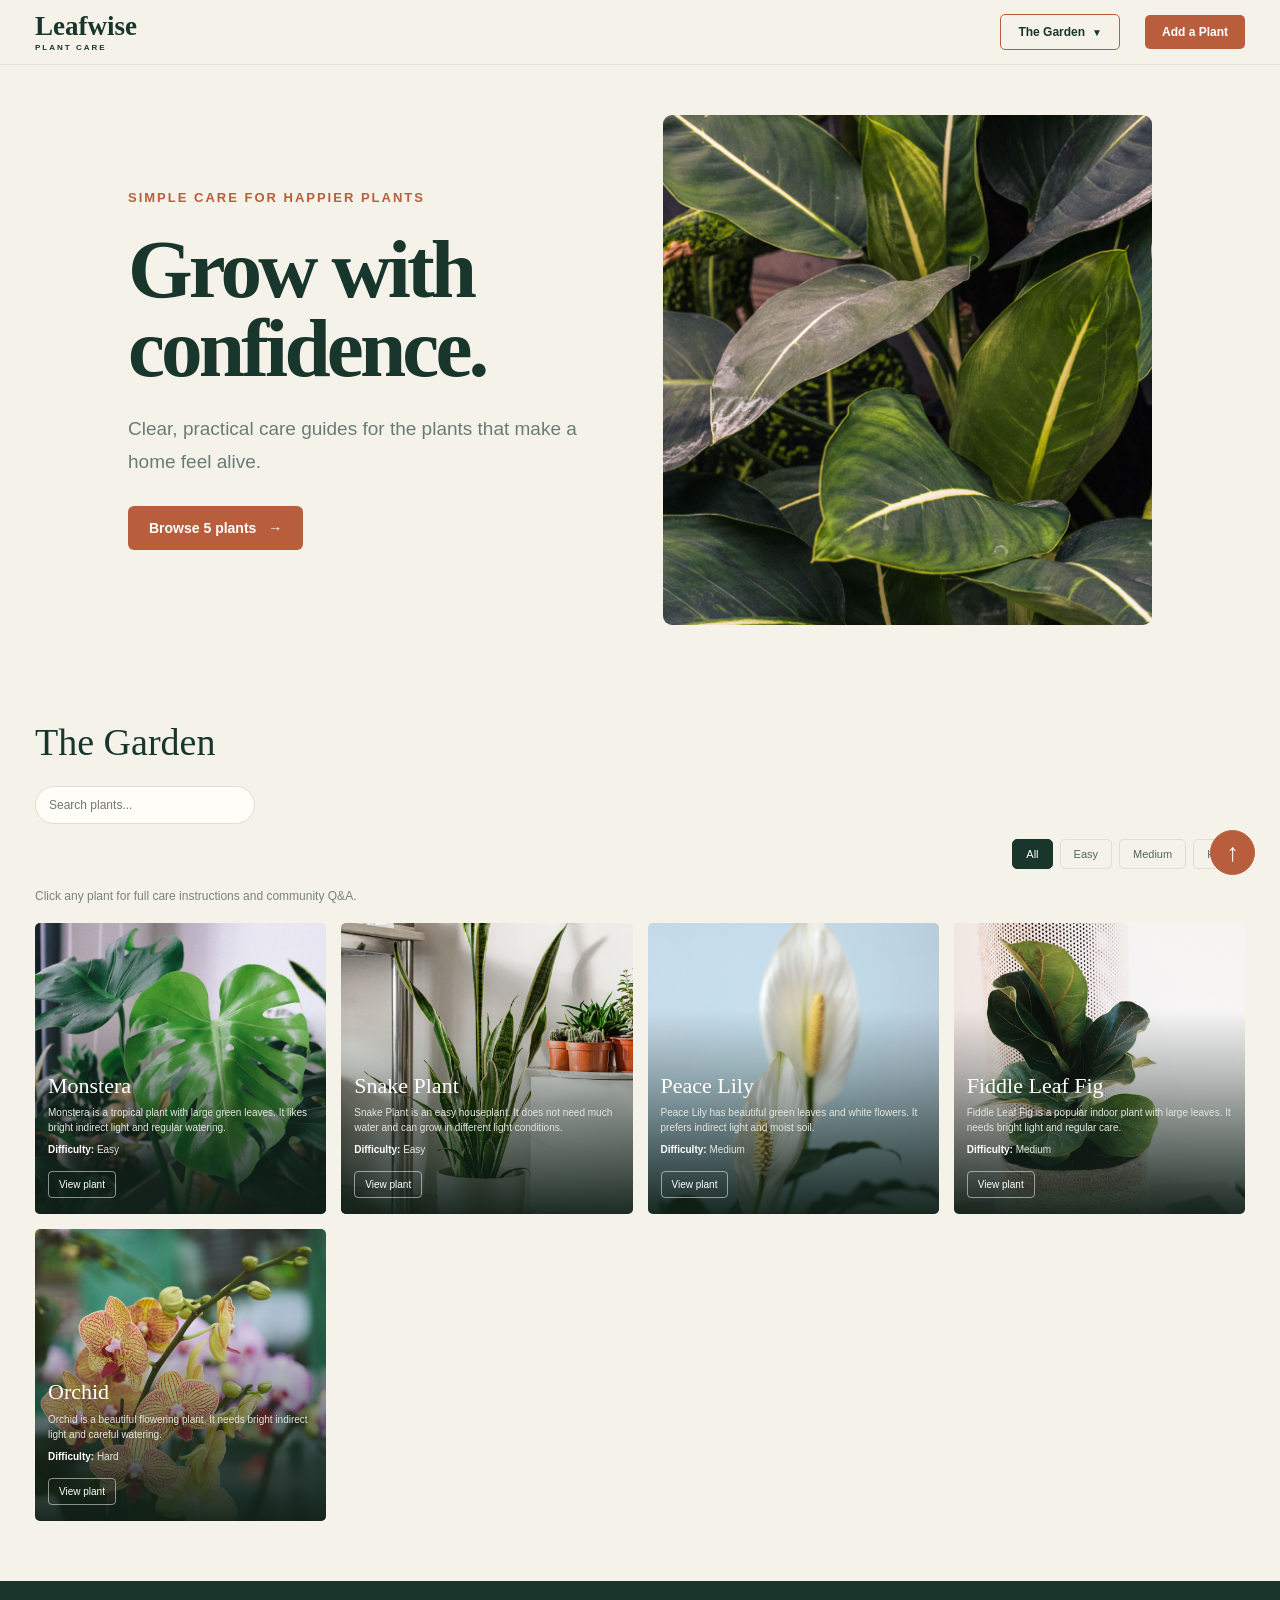
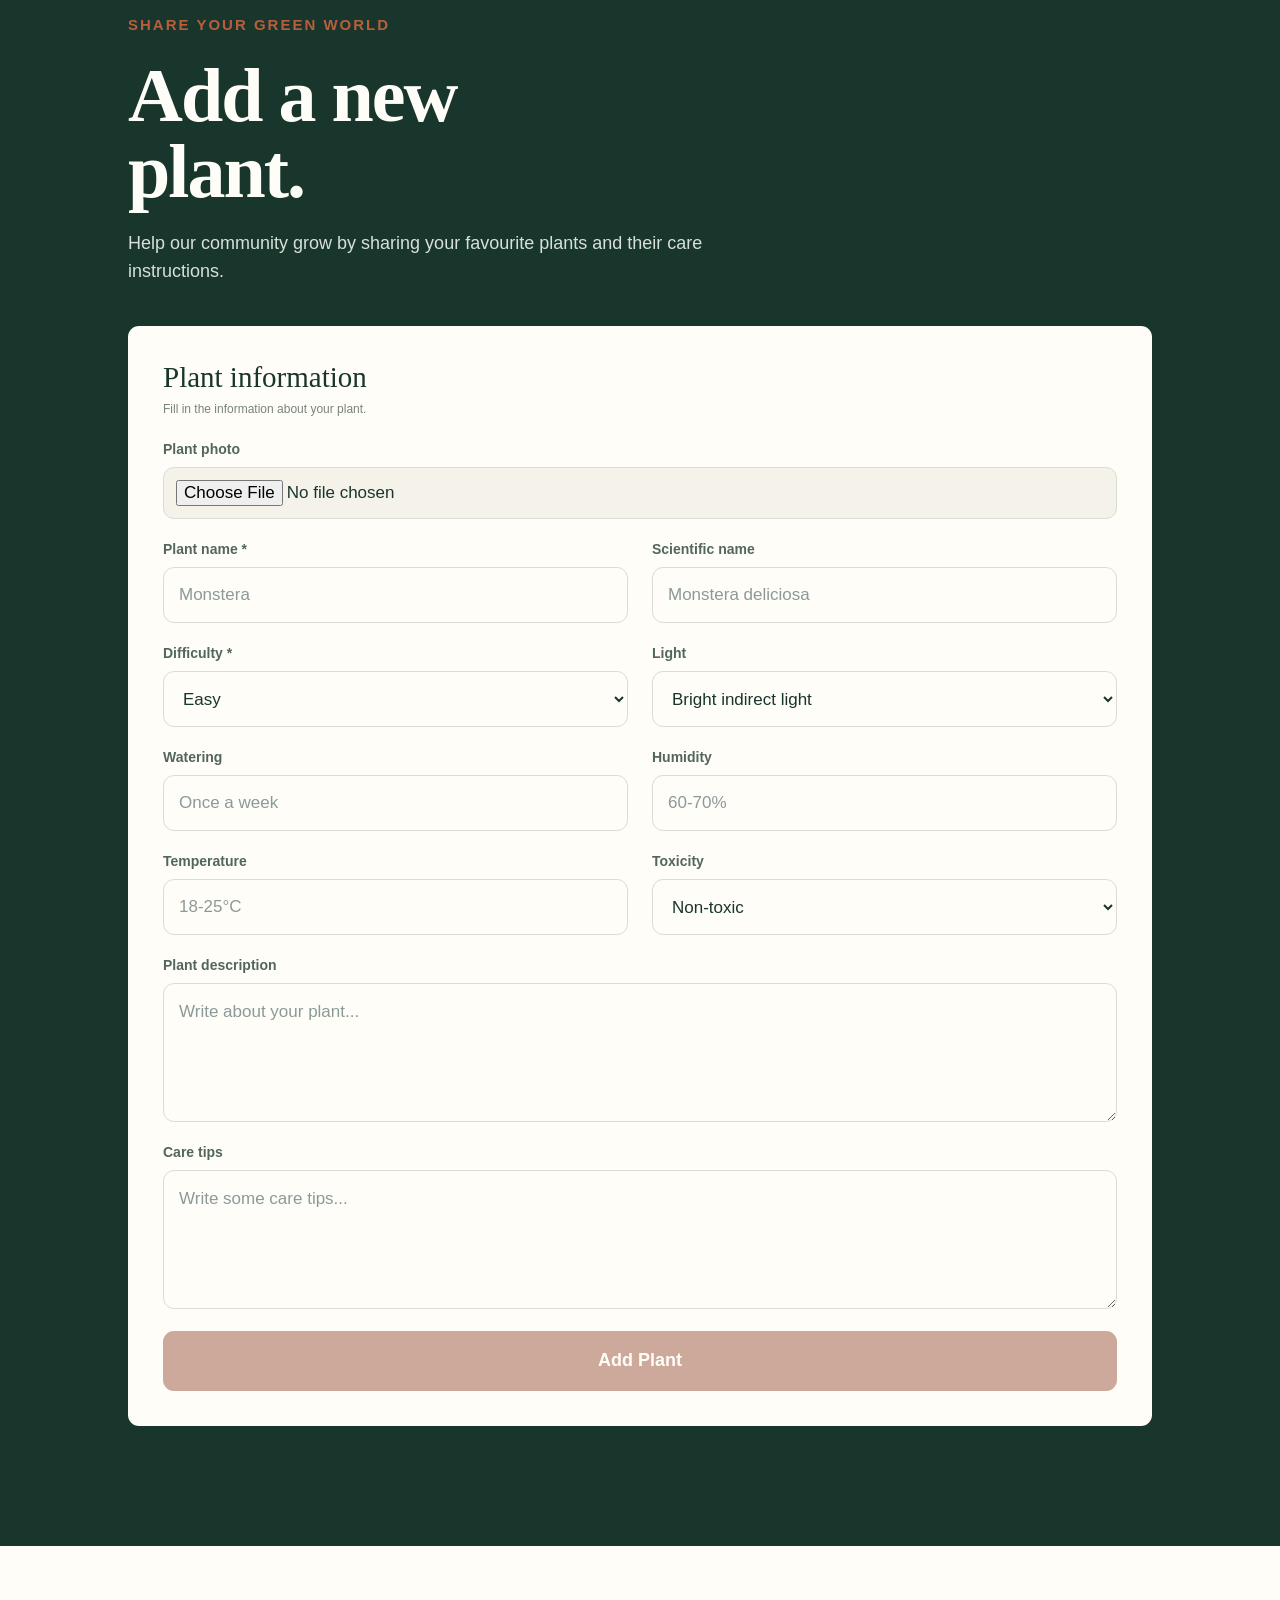
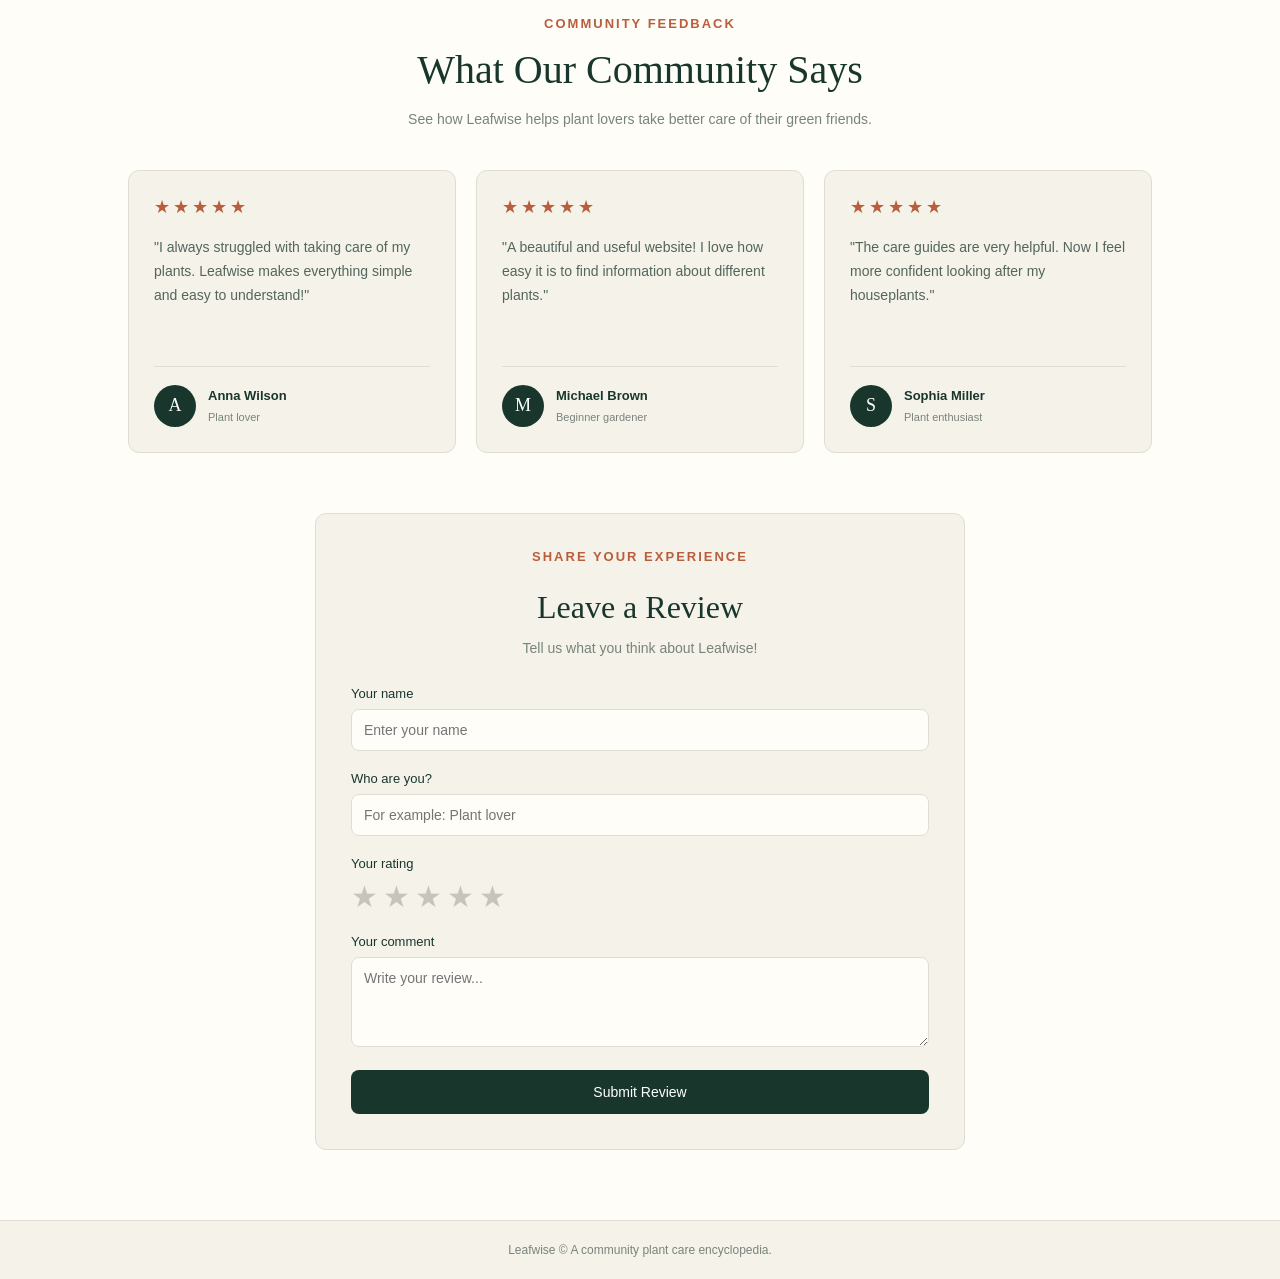
==== commit 76385887: "Оновлення файлу сайту" ====
--- a/index.html
+++ b/index.html
@@ -9,370 +9,482 @@
     <link rel="stylesheet" href="css/style.css">
 </head>
 <body>
+
     <header class="navbar">
         <a href="index.html" class="logo">
             <span>Leafwise</span>
             <b>PLANT CARE</b>
         </a>
+
         <nav class="nav-links">
-            <a href="#garden">The Garden</a>
+            <details class="dropdown">
+                <summary class="dropdown-button">
+                    The Garden
+                    <span class="arrow">▼</span>
+                </summary>
+
+                <div class="submenu">
+                    <a href="#garden">Green Spaces</a>
+
+                    <div class="plant-dropdown">
+                        <a href="#" class="plant-dropdown-title">
+                            Home Page
+                        </a>
+
+                        <div class="plant-submenu">
+                            <a href="monstera.html">Monstera</a>
+                            <a href="snake-plant.html">Snake Plant</a>
+                            <a href="peace-lily.html">Peace Lily</a>
+                            <a href="fiddle-leaf.html">Fiddle Leaf Fig</a>
+                            <a href="orchid.html">Orchid</a>
+                        </div>
+                    </div>
+                </div>
+            </details>
+
             <a href="#add-plant" class="add-button">Add a Plant</a>
         </nav>
     </header>
+
     <section class="hero">
         <div class="hero-content">
-            <p class="small-title">
-                Simple care for happier plants
-            </p>
-            <h1>
-                Grow with<br>
-                <span>confidence.</span>
-            </h1>
+
+            <div class="hero-text">
+                <p class="small-title">
+                    Simple care for happier plants
+                </p>
+
+                <h1>
+                    Grow with<br>
+                    <span>confidence.</span>
+                </h1>
+
+                <p class="description">
+                    Clear, practical care guides for the plants
+                    that make a home feel alive.
+                </p>
+
+                <button class="main-button"
+                    onclick="document.querySelector('#garden').scrollIntoView({ behavior: 'smooth' })">
+                    Browse 5 plants
+                    <span>→</span>
+                </button>
+            </div>
+
             <img src="pages/background.jpg"
                  alt="Plants"
                  width="300"
                  height="300">
-            <p class="description">
-                Clear, practical care guides for the plants
-                that make a home feel alive.
-            </p>
-            <button class="main-button"
-                onclick="document.querySelector('#garden').scrollIntoView({ behavior: 'smooth' })">
-                Browse 5 plants
-                <span>→</span>
-            </button>
         </div>
     </section>
+
     <section class="garden" id="garden">
+
         <h2>The Garden</h2>
+
         <input
             type="text"
             id="plantSearch"
             placeholder="Search plants..."
             aria-label="Search plants"
         >
+
         <div class="filters">
-            <button type="button"
-                    class="filter-btn active"
-                    data-filter="all">
+            <button type="button" class="filter-btn active" data-filter="all">
                 All
             </button>
-            <button type="button"
-                    class="filter-btn"
-                    data-filter="easy">
+
+            <button type="button" class="filter-btn" data-filter="easy">
                 Easy
             </button>
-            <button type="button"
-                    class="filter-btn"
-                    data-filter="medium">
+
+            <button type="button" class="filter-btn" data-filter="medium">
                 Medium
             </button>
-            <button type="button"
-                    class="filter-btn"
-                    data-filter="hard">
+
+            <button type="button" class="filter-btn" data-filter="hard">
                 Hard
             </button>
         </div>
+
         <p>
             Click any plant for full care instructions and community Q&A.
         </p>
-        <article class="plant"
-                 data-name="monstera"
-                 data-difficulty="easy">
-            <img src="pages/monstera.jpg"
-                 alt="Monstera"
-                 width="300"
-                 height="300">
-            <div class="plant-info">
-                <h2>Monstera</h2>
-                <p>
-                    Monstera is a tropical plant with large green leaves.
-                    It likes bright indirect light and regular watering.
-                </p>
-                <p>
-                    <strong>Difficulty:</strong> Easy
-                </p>
-                <a href="monstera.html" class="plant-button">
-                    View plant
-                </a>
-            </div>
-        </article>
-        <article class="plant"
-                 data-name="snake plant"
-                 data-difficulty="easy">
-            <img src="pages/snakeplant.jpg"
-                 alt="Snake Plant"
-                 width="300"
-                 height="300">
-            <div class="plant-info">
-                <h2>Snake Plant</h2>
-                <p>
-                    Snake Plant is an easy houseplant. It does not need
-                    much water and can grow in different light conditions.
-                </p>
-                <p>
-                    <strong>Difficulty:</strong> Easy
-                </p>
-                <a href="snake-plant.html" class="plant-button">
-                    View plant
-                </a>
-            </div>
-        </article>
-        <article class="plant"
-                 data-name="peace lily"
-                 data-difficulty="medium">
-            <img src="pages/peacelily.jpg"
-                 alt="Peace Lily"
-                 width="300"
-                 height="300">
-            <div class="plant-info">
-                <h2>Peace Lily</h2>
-                <p>
-                    Peace Lily has beautiful green leaves and white flowers.
-                    It prefers indirect light and moist soil.
-                </p>
-                <p>
-                    <strong>Difficulty:</strong> Medium
-                </p>
-                <a href="peace-lily.html" class="plant-button">
-                    View plant
-                </a>
-            </div>
-        </article>
-        <article class="plant"
-                 data-name="fiddle leaf fig"
-                 data-difficulty="medium">
-            <img src="pages/leaf.jpg"
-                 alt="Fiddle Leaf Fig"
-                 width="300"
-                 height="300">
-            <div class="plant-info">
-                <h2>Fiddle Leaf Fig</h2>
-                <p>
-                    Fiddle Leaf Fig is a popular indoor plant with large leaves.
-                    It needs bright light and regular care.
-                </p>
-                <p>
-                    <strong>Difficulty:</strong> Medium
-                </p>
-                <a href="fiddle-leaf.html" class="plant-button">
-                    View plant
-                </a>
-            </div>
-        </article>
-        <article class="plant"
-                 data-name="orchid"
-                 data-difficulty="hard">
-            <img src="pages/orchid.jpg"
-                 alt="Orchid"
-                 width="300"
-                 height="300">
-            <div class="plant-info">
-                <h2>Orchid</h2>
-                <p>
-                    Orchid is a beautiful flowering plant.
-                    It needs bright indirect light and careful watering.
-                </p>
-                <p>
-                    <strong>Difficulty:</strong> Hard
-                </p>
-                <a href="orchid.html" class="plant-button">
-                    View plant
-                </a>
-            </div>
-        </article>
+
+        <div class="plant-grid">
+
+            <article class="plant"
+                     data-name="monstera"
+                     data-difficulty="easy">
+
+                <img src="pages/monstera.jpg" alt="Monstera" width="300" height="300">
+
+                <div class="plant-info">
+                    <h2>Monstera</h2>
+                    <p>
+                        Monstera is a tropical plant with large green leaves.
+                        It likes bright indirect light and regular watering.
+                    </p>
+                    <p><strong>Difficulty:</strong> Easy</p>
+                    <a href="monstera.html" class="plant-button">View plant</a>
+                </div>
+            </article>
+
+            <article class="plant"
+                     data-name="snake plant"
+                     data-difficulty="easy">
+
+                <img src="pages/snakeplant.jpg" alt="Snake Plant" width="300" height="300">
+
+                <div class="plant-info">
+                    <h2>Snake Plant</h2>
+                    <p>
+                        Snake Plant is an easy houseplant. It does not need
+                        much water and can grow in different light conditions.
+                    </p>
+                    <p><strong>Difficulty:</strong> Easy</p>
+                    <a href="snake-plant.html" class="plant-button">View plant</a>
+                </div>
+            </article>
+
+            <article class="plant"
+                     data-name="peace lily"
+                     data-difficulty="medium">
+
+                <img src="pages/peacelily.jpg" alt="Peace Lily" width="300" height="300">
+
+                <div class="plant-info">
+                    <h2>Peace Lily</h2>
+                    <p>
+                        Peace Lily has beautiful green leaves and white flowers.
+                        It prefers indirect light and moist soil.
+                    </p>
+                    <p><strong>Difficulty:</strong> Medium</p>
+                    <a href="peace-lily.html" class="plant-button">View plant</a>
+                </div>
+            </article>
+
+            <article class="plant"
+                     data-name="fiddle leaf fig"
+                     data-difficulty="medium">
+
+                <img src="pages/leaf.jpg" alt="Fiddle Leaf Fig" width="300" height="300">
+
+                <div class="plant-info">
+                    <h2>Fiddle Leaf Fig</h2>
+                    <p>
+                        Fiddle Leaf Fig is a popular indoor plant with large leaves.
+                        It needs bright light and regular care.
+                    </p>
+                    <p><strong>Difficulty:</strong> Medium</p>
+                    <a href="fiddle-leaf.html" class="plant-button">View plant</a>
+                </div>
+            </article>
+
+            <article class="plant"
+                     data-name="orchid"
+                     data-difficulty="hard">
+
+                <img src="pages/orchid.jpg" alt="Orchid" width="300" height="300">
+
+                <div class="plant-info">
+                    <h2>Orchid</h2>
+                    <p>
+                        Orchid is a beautiful flowering plant.
+                        It needs bright indirect light and careful watering.
+                    </p>
+                    <p><strong>Difficulty:</strong> Hard</p>
+                    <a href="orchid.html" class="plant-button">View plant</a>
+                </div>
+            </article>
+
+        </div>
+
         <p id="noResults" hidden>
             No plants found.
         </p>
+
     </section>
+
     <section class="add-plant" id="add-plant">
+
         <div class="add-plant-content">
-            <p class="small-title">
-                SHARE YOUR GREEN WORLD
-            </p>
+            <p class="small-title">SHARE YOUR GREEN WORLD</p>
+
             <h1>
                 Add a new<br>
                 <span>plant.</span>
             </h1>
+
             <p class="description">
                 Help our community grow by sharing your favourite plants
                 and their care instructions.
             </p>
         </div>
+
         <form class="add-plant-form" id="plantForm">
+
             <h2>Plant information</h2>
+
             <p class="form-description">
                 Fill in the information about your plant.
             </p>
+
             <div class="add-form-group">
-                <label for="plantPhoto">
-                    Plant photo
-                </label>
-                <input
-                    type="file"
-                    id="plantPhoto"
-                    accept="image/*"
-                >
-                <img
-                    id="photoPreview"
-                    alt="Plant preview"
-                    hidden
-                >
-            </div>
+                <label for="plantPhoto">Plant photo</label>
+
+                <input type="file" id="plantPhoto" accept="image/*">
+
+                <img id="photoPreview" alt="Plant preview" hidden>
+            </div>
+
             <div class="add-form-row">
                 <div class="add-form-group">
-                    <label for="plantName">
-                        Plant name *
-                    </label>
-                    <input
-                        type="text"
-                        id="plantName"
-                        placeholder="Monstera"
-                        required
-                    >
-                </div>
-                <div class="add-form-group">
-                    <label for="scientificName">
-                        Scientific name
-                    </label>
-                    <input
-                        type="text"
-                        id="scientificName"
-                        placeholder="Monstera deliciosa"
-                    >
-                </div>
-            </div>
+                    <label for="plantName">Plant name *</label>
+                    <input type="text" id="plantName" placeholder="Monstera" required>
+                </div>
+
+                <div class="add-form-group">
+                    <label for="scientificName">Scientific name</label>
+                    <input type="text" id="scientificName" placeholder="Monstera deliciosa">
+                </div>
+            </div>
+
             <div class="add-form-row">
                 <div class="add-form-group">
-                    <label for="difficulty">
-                        Difficulty *
-                    </label>
+                    <label for="difficulty">Difficulty *</label>
                     <select id="difficulty" required>
                         <option value="easy">Easy</option>
                         <option value="medium">Medium</option>
                         <option value="hard">Hard</option>
                     </select>
                 </div>
-                <div class="add-form-group">
-                    <label for="light">
-                        Light
-                    </label>
+
+                <div class="add-form-group">
+                    <label for="light">Light</label>
                     <select id="light">
-                        <option value="Bright indirect light">
-                            Bright indirect light
-                        </option>
-                        <option value="Direct sunlight">
-                            Direct sunlight
-                        </option>
-                        <option value="Low light">
-                            Low light
-                        </option>
-                        <option value="Partial shade">
-                            Partial shade
-                        </option>
+                        <option value="Bright indirect light">Bright indirect light</option>
+                        <option value="Direct sunlight">Direct sunlight</option>
+                        <option value="Low light">Low light</option>
+                        <option value="Partial shade">Partial shade</option>
                     </select>
                 </div>
             </div>
+
             <div class="add-form-row">
                 <div class="add-form-group">
-                    <label for="watering">
-                        Watering
-                    </label>
-                    <input
-                        type="text"
-                        id="watering"
-                        placeholder="Once a week"
-                    >
-                </div>
-                <div class="add-form-group">
-                    <label for="humidity">
-                        Humidity
-                    </label>
-                    <input
-                        type="text"
-                        id="humidity"
-                        placeholder="60-70%"
-                    >
-                </div>
-            </div>
+                    <label for="watering">Watering</label>
+                    <input type="text" id="watering" placeholder="Once a week">
+                </div>
+
+                <div class="add-form-group">
+                    <label for="humidity">Humidity</label>
+                    <input type="text" id="humidity" placeholder="60-70%">
+                </div>
+            </div>
+
             <div class="add-form-row">
                 <div class="add-form-group">
-                    <label for="temperature">
-                        Temperature
-                    </label>
-                    <input
-                        type="text"
-                        id="temperature"
-                        placeholder="18-25°C"
-                    >
-
-                </div>
-                <div class="add-form-group">
-                    <label for="toxicity">
-                        Toxicity
-                    </label>
+                    <label for="temperature">Temperature</label>
+                    <input type="text" id="temperature" placeholder="18-25°C">
+                </div>
+
+                <div class="add-form-group">
+                    <label for="toxicity">Toxicity</label>
                     <select id="toxicity">
-                        <option value="Non-toxic">
-                            Non-toxic
-                        </option>
-                        <option value="Toxic to pets">
-                            Toxic to pets
-                        </option>
-                        <option value="Toxic to humans">
-                            Toxic to humans
-                        </option>
+                        <option value="Non-toxic">Non-toxic</option>
+                        <option value="Toxic to pets">Toxic to pets</option>
+                        <option value="Toxic to humans">Toxic to humans</option>
                     </select>
                 </div>
             </div>
+
             <div class="add-form-group">
-                <label for="description">
-                    Plant description
-                </label>
-                <textarea
-                    id="description"
-                    placeholder="Write about your plant..."
-                    rows="4"
-                ></textarea>
-            </div>
+                <label for="description">Plant description</label>
+                <textarea id="description" placeholder="Write about your plant..." rows="4"></textarea>
+            </div>
+
             <div class="add-form-group">
-                <label for="careTips">
-                    Care tips
-                </label>
-                <textarea
-                    id="careTips"
-                    placeholder="Write some care tips..."
-                    rows="4"
-                ></textarea>
-            </div>
+                <label for="careTips">Care tips</label>
+                <textarea id="careTips" placeholder="Write some care tips..." rows="4"></textarea>
+            </div>
+
             <button type="submit" class="submit-plant">
                 Add Plant
             </button>
+
         </form>
     </section>
+
+    <section class="reviews" id="reviews">
+
+        <div class="reviews-heading">
+            <p class="small-title">COMMUNITY FEEDBACK</p>
+
+            <h2>What Our Community Says</h2>
+
+            <p>
+                See how Leafwise helps plant lovers take better care
+                of their green friends.
+            </p>
+        </div>
+
+        <div class="reviews-grid">
+
+            <article class="review-card">
+                <div class="review-stars">★★★★★</div>
+
+                <p class="review-text">
+                    "I always struggled with taking care of my plants.
+                    Leafwise makes everything simple and easy to understand!"
+                </p>
+
+                <div class="review-author">
+                    <div class="review-avatar">A</div>
+                    <div>
+                        <h3>Anna Wilson</h3>
+                        <span>Plant lover</span>
+                    </div>
+                </div>
+            </article>
+
+            <article class="review-card">
+                <div class="review-stars">★★★★★</div>
+
+                <p class="review-text">
+                    "A beautiful and useful website!
+                    I love how easy it is to find information about different plants."
+                </p>
+
+                <div class="review-author">
+                    <div class="review-avatar">M</div>
+                    <div>
+                        <h3>Michael Brown</h3>
+                        <span>Beginner gardener</span>
+                    </div>
+                </div>
+            </article>
+
+            <article class="review-card">
+                <div class="review-stars">★★★★★</div>
+
+                <p class="review-text">
+                    "The care guides are very helpful.
+                    Now I feel more confident looking after my houseplants."
+                </p>
+
+                <div class="review-author">
+                    <div class="review-avatar">S</div>
+                    <div>
+                        <h3>Sophia Miller</h3>
+                        <span>Plant enthusiast</span>
+                    </div>
+                </div>
+            </article>
+
+        </div>
+
+        <div class="review-form-container">
+
+            <div class="review-form-heading">
+                <p class="small-title">SHARE YOUR EXPERIENCE</p>
+                <h2>Leave a Review</h2>
+                <p>Tell us what you think about Leafwise!</p>
+            </div>
+
+            <form class="review-form" id="reviewForm">
+
+                <div class="form-group">
+                    <label for="reviewName">Your name</label>
+                    <input
+                        type="text"
+                        id="reviewName"
+                        placeholder="Enter your name"
+                        required
+                    >
+                </div>
+
+                <div class="form-group">
+                    <label for="reviewRole">Who are you?</label>
+                    <input
+                        type="text"
+                        id="reviewRole"
+                        placeholder="For example: Plant lover"
+                        required
+                    >
+                </div>
+
+                <div class="form-group">
+                    <label>Your rating</label>
+
+                    <div class="rating">
+                        <input type="radio" name="rating" id="star5" value="5" required>
+                        <label for="star5">★</label>
+
+                        <input type="radio" name="rating" id="star4" value="4">
+                        <label for="star4">★</label>
+
+                        <input type="radio" name="rating" id="star3" value="3">
+                        <label for="star3">★</label>
+
+                        <input type="radio" name="rating" id="star2" value="2">
+                        <label for="star2">★</label>
+
+                        <input type="radio" name="rating" id="star1" value="1">
+                        <label for="star1">★</label>
+                    </div>
+                </div>
+
+                <div class="form-group">
+                    <label for="reviewComment">Your comment</label>
+                    <textarea
+                        id="reviewComment"
+                        placeholder="Write your review..."
+                        rows="4"
+                        required
+                    ></textarea>
+                </div>
+
+                <button type="submit" class="submit-review">
+                    Submit Review
+                </button>
+
+            </form>
+        </div>
+
+    </section>
+
     <footer>
         <p>
             Leafwise © A community plant care encyclopedia.
         </p>
     </footer>
+
     <script>
         const searchInput = document.getElementById("plantSearch");
         const filterButtons = document.querySelectorAll(".filter-btn");
         const plants = document.querySelectorAll(".plant");
         const noResults = document.getElementById("noResults");
+
         let currentFilter = "all";
+
         function filterPlants() {
             const searchText = searchInput.value.toLowerCase().trim();
             let visiblePlants = 0;
+
             plants.forEach(function (plant) {
                 const name = plant.dataset.name;
                 const difficulty = plant.dataset.difficulty;
                 const text = plant.textContent.toLowerCase();
+
                 const matchesSearch =
                     name.includes(searchText) ||
                     text.includes(searchText);
+
                 const matchesFilter =
                     currentFilter === "all" ||
                     difficulty === currentFilter;
+
                 if (matchesSearch && matchesFilter) {
                     plant.hidden = false;
                     visiblePlants++;
@@ -380,23 +492,32 @@
                     plant.hidden = true;
                 }
             });
+
             noResults.hidden = visiblePlants !== 0;
         }
+
         searchInput.addEventListener("input", filterPlants);
+
         filterButtons.forEach(function (button) {
             button.addEventListener("click", function () {
                 currentFilter = button.dataset.filter;
+
                 filterButtons.forEach(function (btn) {
                     btn.classList.remove("active");
                 });
+
                 button.classList.add("active");
+
                 filterPlants();
             });
         });
+
         const plantPhoto = document.getElementById("plantPhoto");
         const photoPreview = document.getElementById("photoPreview");
+
         plantPhoto.addEventListener("change", function () {
             const file = plantPhoto.files[0];
+
             if (file) {
                 photoPreview.src = URL.createObjectURL(file);
                 photoPreview.hidden = false;
@@ -404,14 +525,82 @@
                 photoPreview.hidden = true;
             }
         });
+
         const plantForm = document.getElementById("plantForm");
+
         plantForm.addEventListener("submit", function (event) {
             event.preventDefault();
+
             const plantName = document.getElementById("plantName").value;
+
             alert("Thank you! " + plantName + " has been submitted.");
+
             plantForm.reset();
             photoPreview.hidden = true;
         });
+
+        const reviewForm = document.getElementById("reviewForm");
+
+        reviewForm.addEventListener("submit", function (event) {
+            event.preventDefault();
+
+            const name = document.getElementById("reviewName").value.trim();
+            const role = document.getElementById("reviewRole").value.trim();
+            const comment = document.getElementById("reviewComment").value.trim();
+            const selectedRating = document.querySelector('input[name="rating"]:checked');
+
+            if (!selectedRating) {
+                return;
+            }
+
+            const rating = Number(selectedRating.value);
+
+            const card = document.createElement("article");
+            card.className = "review-card";
+
+            const stars = document.createElement("div");
+            stars.className = "review-stars";
+            stars.textContent = "★".repeat(rating);
+
+            const reviewText = document.createElement("p");
+            reviewText.className = "review-text";
+            reviewText.textContent = comment;
+
+            const author = document.createElement("div");
+            author.className = "review-author";
+
+            const avatar = document.createElement("div");
+            avatar.className = "review-avatar";
+            avatar.textContent = name.charAt(0).toUpperCase();
+
+            const info = document.createElement("div");
+
+            const authorName = document.createElement("h3");
+            authorName.textContent = name;
+
+            const authorRole = document.createElement("span");
+            authorRole.textContent = role;
+
+            info.appendChild(authorName);
+            info.appendChild(authorRole);
+
+            author.appendChild(avatar);
+            author.appendChild(info);
+
+            card.appendChild(stars);
+            card.appendChild(reviewText);
+            card.appendChild(author);
+
+            document.querySelector(".reviews-grid").appendChild(card);
+
+            reviewForm.reset();
+        });
     </script>
+
+    <button class="back-to-top"
+        onclick="window.scrollTo({ top: 0, behavior: 'smooth' })">
+        ↑
+    </button>
+
 </body>
-</html>+</html>
--- a/css/style.css
+++ b/css/style.css
@@ -1,17 +1,67 @@
+
+:root {
+    --color-bg: #f5f2ea;
+    --color-dark: #19362c;
+    --color-accent: #b95e3c;
+    --color-accent-hover: #95472d;
+    --color-white: #ffffff;
+    --color-light: #fffdf8;
+    --color-text: #52665c;
+    --color-muted: #78847b;
+    --color-description: #697c75;
+    --color-border: #e2ddd3;
+    --color-border-light: #e7e2d8;
+    --color-input-border: #d9ddd4;
+    --color-placeholder: #8b9a98;
+    --color-light-text: #d7e0d9;
+
+    --font-main: Arial, sans-serif;
+    --font-heading: Georgia, serif;
+
+    --font-size-small: 8px;
+    --font-size-xs: 10px;
+    --font-size-sm: 11px;
+    --font-size-normal: 14px;
+    --font-size-medium: 18px;
+    --font-size-large: 22px;
+    --font-size-title: 38px;
+
+    --radius-small: 4px;
+    --radius-normal: 5px;
+    --radius-medium: 6px;
+    --radius-large: 9px;
+    --radius-form: 11px;
+
+    --spacing-xs: 5px;
+    --spacing-sm: 10px;
+    --spacing-md: 15px;
+    --spacing-lg: 20px;
+    --spacing-xl: 25px;
+    --spacing-2xl: 35px;
+
+    --transition-fast: 0.2s;
+    --transition-normal: 0.3s;
+    --transition-slow: 0.4s;
+
+    --container-width: 1024px;
+    --navbar-height: 65px;
+}
+
 * {
     box-sizing: border-box;
 }
 
 html {
     scroll-behavior: smooth;
+    scroll-padding-top: 20px;
 }
 
 body {
     margin: 0;
-    background: #f5f2ea;
-    color: #19362c;
-    font-family: Arial, sans-serif;
-    font-size: 14px;
+    background: var(--color-bg);
+    color: var(--color-dark);
+    font-family: var(--font-main);
+    font-size: var(--font-size-normal);
 }
 
 a {
@@ -20,80 +70,158 @@
 }
 
 .navbar {
-    height: 65px;
-    padding: 0 25px;
+    position: sticky;
+    top: 0;
+    z-index: 1000;
+    min-height: var(--navbar-height);
+    height: auto;
+    padding: 12px clamp(15px, 4vw, 35px);
     display: flex;
     justify-content: space-between;
     align-items: center;
-    background: #f5f2ea;
-    border-bottom: 1px solid #e7e2d8;
+    flex-wrap: wrap;
+    gap: 12px;
+    background: var(--color-bg);
+    border-bottom: 1px solid var(--color-border-light);
 }
 
 .logo {
     display: flex;
     flex-direction: column;
-    color: #19362c;
+    color: var(--color-dark);
     line-height: 1;
 }
 
 .logo span {
-    font-family: Georgia, serif;
+    font-family: var(--font-heading);
     font-size: 27px;
     font-weight: bold;
 }
 
 .logo b {
     margin-top: 4px;
-    font-size: 8px;
+    font-size: var(--font-size-small);
     letter-spacing: 2px;
 }
 
 .nav-links {
     display: flex;
     align-items: center;
-    gap: 25px;
+    flex-wrap: wrap;
+    gap: clamp(10px, 2vw, 25px);
     font-size: 12px;
     font-weight: bold;
 }
 
+.nav-links a {
+    transition: color var(--transition-fast);
+}
+
 .nav-links a:hover {
-    color: #b95e3c;
+    color: var(--color-accent);
 }
 
 .add-button {
+    padding: var(--spacing-sm) 17px;
+    background: var(--color-accent);
+    color: var(--color-white);
+    border-radius: var(--radius-normal);
+    transition: background var(--transition-normal);
+}
+
+.add-button:hover {
+    background: var(--color-accent-hover);
+    color: var(--color-white);
+}
+
+.dropdown {
+    position: relative;
+}
+
+.dropdown-button {
+    display: flex;
+    align-items: center;
+    gap: 7px;
     padding: 10px 17px;
-    background: #b95e3c;
-    color: white;
-    border-radius: 5px;
-    transition: 0.3s;
-}
-
-.add-button:hover {
-    background: #95472d;
-    color: white !important;
-}
+    border: 1px solid var(--color-accent);
+    border-radius: var(--radius-normal);
+    background: transparent;
+    color: var(--color-dark);
+    font-family: var(--font-main);
+    font-size: 12px;
+    font-weight: bold;
+    cursor: pointer;
+    list-style: none;
+}
+
+.dropdown-button::-webkit-details-marker {
+    display: none;
+}
+
+.dropdown-button:hover {
+    background: var(--color-accent);
+    color: var(--color-white);
+}
+
+.arrow {
+    font-size: 10px;
+    transition: transform 0.3s;
+}
+
+.dropdown[open] .arrow {
+    transform: rotate(180deg);
+}
+
+.submenu {
+    position: absolute;
+    top: calc(100% + 5px);
+    left: 0;
+    min-width: 190px;
+    padding: 8px 0;
+    background: var(--color-light);
+    border: 1px solid var(--color-border);
+    border-radius: var(--radius-large);
+    box-shadow: 0 5px 15px rgba(0, 0, 0, 0.12);
+    z-index: 1001;
+}
+
+.submenu a {
+    display: block;
+    padding: 11px 15px;
+    color: var(--color-dark);
+    white-space: nowrap;
+}
+
+.submenu a:hover {
+    background: var(--color-border-light);
+    color: var(--color-accent);
+}
+
 
 .hero {
     min-height: 580px;
-    padding: 35px 25px;
+    padding: clamp(25px, 5vw, 50px);
     display: flex;
     align-items: center;
 }
 
 .hero-content {
-    position: relative;
-    width: 100%;
-    min-height: 510px;
-    display: flex;
-    flex-direction: column;
-    justify-content: center;
-    align-items: flex-start;
-    padding-right: 52%;
+    width: 100%;
+    max-width: var(--container-width);
+    margin: 0 auto;
+    display: grid;
+    grid-template-columns: repeat(auto-fit, minmax(min(100%, 340px), 1fr));
+    align-items: center;
+    gap: clamp(20px, 4vw, 45px);
+}
+
+.hero-text {
+    min-width: 0;
 }
 
 .small-title {
-    margin: 0 0 25px;
-    color: #bd603c;
+    margin: 0 0 var(--spacing-xl);
+    color: var(--color-accent);
     font-size: 13px;
     font-weight: bold;
     letter-spacing: 2px;
@@ -101,51 +229,49 @@
 }
 
 .hero h1 {
-    margin: 0 0 25px;
-    color: #19362c;
-    font-family: Georgia, serif;
-    font-size: clamp(55px, 6.5vw, 100px);
+    margin: 0 0 var(--spacing-xl);
+    color: var(--color-dark);
+    font-family: var(--font-heading);
+    font-size: clamp(38px, 6.5vw, 100px);
     font-weight: bold;
     line-height: 0.95;
-    letter-spacing: -4px;
+    letter-spacing: clamp(-4px, -0.3vw, -1px);
 }
 
 .hero h1 span {
-    color: #19362c;
+    color: var(--color-dark);
 }
 
 .hero img {
-    position: absolute;
-    top: 0;
-    right: 0;
-    width: 42%;
-    height: 100%;
+    display: block;
+    width: 100%;
+    height: clamp(250px, 42vw, 510px);
     object-fit: cover;
-    border-radius: 9px;
+    border-radius: var(--radius-large);
 }
 
 .hero .description {
     max-width: 620px;
     margin: 0 0 28px;
-    color: #697c75;
-    font-size: 19px;
+    color: var(--color-description);
+    font-size: clamp(15px, 1.8vw, 19px);
     line-height: 1.7;
 }
 
 .main-button {
     padding: 14px 21px;
     border: none;
-    border-radius: 6px;
-    background: #b95e3c;
-    color: white;
-    font-size: 14px;
+    border-radius: var(--radius-medium);
+    background: var(--color-accent);
+    color: var(--color-white);
+    font-size: var(--font-size-normal);
     font-weight: bold;
     cursor: pointer;
-    transition: 0.3s;
+    transition: background var(--transition-normal);
 }
 
 .main-button:hover {
-    background: #95472d;
+    background: var(--color-accent-hover);
 }
 
 .main-button span {
@@ -153,32 +279,39 @@
 }
 
 .garden {
-    padding: 45px 25px 60px;
-    background: #f5f2ea;
+    padding: clamp(25px, 5vw, 45px) clamp(15px, 4vw, 35px) 60px;
+    background: var(--color-bg);
 }
 
 .garden > h2 {
     margin: 0 0 22px;
-    font-family: Georgia, serif;
-    font-size: 38px;
+    font-family: var(--font-heading);
+    font-size: clamp(28px, 4vw, 38px);
     font-weight: normal;
 }
 
 #plantSearch {
-    width: 220px;
-    max-width: 100%;
+    width: min(100%, 220px);
     padding: 11px 13px;
-    border: 1px solid #e2ddd3;
-    border-radius: 5px;
-    background: #fffdf8;
-    color: #19362c;
-    font-family: Arial, sans-serif;
+    border: 1px solid var(--color-border);
+    border-radius: 20px;
+    background: var(--color-light);
+    color: var(--color-dark);
+    font-family: var(--font-main);
     font-size: 12px;
     outline: none;
-}
-
+    transition: border-color 0.3s, box-shadow 0.3s;
+}
+
+#plantSearch:hover,
 #plantSearch:focus {
-    border-color: #19362c;
+    border-color: var(--color-accent);
+    box-shadow: 0 0 0 3px rgba(185, 94, 60, 0.12);
+}
+
+#plantSearch:hover {
+    outline: 2px dashed var(--color-accent);
+    outline-offset: 5px;
 }
 
 .filters {
@@ -186,51 +319,52 @@
     justify-content: flex-end;
     flex-wrap: wrap;
     gap: 7px;
-    margin: -34px 0 20px;
+    margin: 15px 0 var(--spacing-lg);
 }
 
 .filter-btn {
     padding: 8px 13px;
-    border: 1px solid #e2ddd3;
-    border-radius: 5px;
+    border: 1px solid var(--color-border);
+    border-radius: var(--radius-normal);
     background: transparent;
-    color: #52665c;
-    font-size: 11px;
+    color: var(--color-text);
+    font-size: var(--font-size-sm);
     cursor: pointer;
-    transition: 0.2s;
+    transition: all var(--transition-fast);
 }
 
 .filter-btn:hover {
-    border-color: #19362c;
+    border-color: var(--color-dark);
 }
 
 .filter-btn.active {
-    background: #19362c;
-    border-color: #19362c;
-    color: #ffffff;
+    background: var(--color-dark);
+    border-color: var(--color-dark);
+    color: var(--color-white);
 }
 
 .garden > p {
-    margin: 15px 0 20px;
-    color: #78847b;
+    margin: var(--spacing-md) 0 var(--spacing-lg);
+    color: var(--color-muted);
     font-size: 12px;
+}
+
+.plant-grid {
+    display: grid;
+    grid-template-columns: repeat(4, 1fr);
+    gap: 15px;
 }
 
 .plant {
     position: relative;
-    display: inline-block;
-    vertical-align: top;
-    width: calc(20% - 10px);
-    height: 390px;
-    margin: 0 8px 15px 0;
+    width: 100%;
+    aspect-ratio: 1 / 1;
+    height: auto;
+    margin: 0;
     overflow: hidden;
-    border-radius: 5px;
+    border-radius: var(--radius-normal);
     background: #263d30;
-    color: white;
-}
-
-.plant:nth-of-type(5) {
-    margin-right: 0;
+    color: var(--color-white);
 }
 
 .plant[hidden] {
@@ -242,11 +376,16 @@
     width: 100%;
     height: 100%;
     object-fit: cover;
-    transition: transform 0.4s;
+    transition: transform var(--transition-slow);
 }
 
 .plant:hover img {
-    transform: scale(1.04);
+    transform: scale(1.1);
+}
+
+.plant:hover {
+    transform: translateY(-8px);
+    box-shadow: 0 12px 25px rgba(25, 54, 44, 0.25);
 }
 
 .plant::after {
@@ -275,10 +414,10 @@
 }
 
 .plant-info h2 {
-    margin: 0 0 5px;
-    color: white;
-    font-family: Georgia, serif;
-    font-size: 22px;
+    margin: 0 0 var(--spacing-xs);
+    color: var(--color-white);
+    font-family: var(--font-heading);
+    font-size: var(--font-size-large);
     font-weight: normal;
     line-height: 1.1;
 }
@@ -286,291 +425,110 @@
 .plant-info p {
     margin: 7px 0;
     color: #e2e7df;
-    font-size: 11px;
+    font-size: var(--font-size-xs);
     line-height: 1.5;
 }
 
 .plant-info strong {
-    color: white;
+    color: var(--color-white);
 }
 
 .plant-button {
     display: inline-block;
     margin-top: 7px;
-    padding: 7px 10px;
+    padding: 7px var(--spacing-sm);
     border: 1px solid rgba(255, 255, 255, 0.5);
-    border-radius: 4px;
-    color: white;
-    font-size: 11px;
-    transition: 0.2s;
+    border-radius: var(--radius-small);
+    color: var(--color-white);
+    font-size: var(--font-size-xs);
+    transition: all var(--transition-fast);
 }
 
 .plant-button:hover {
-    background: white;
-    color: #19362c;
+    background: var(--color-white);
+    color: var(--color-dark);
 }
 
 #noResults {
     display: block;
-    color: #b95e3c;
-    font-size: 14px;
+    color: var(--color-accent);
+    font-size: var(--font-size-normal);
 }
 
 #noResults[hidden] {
     display: none;
 }
-
-footer {
-    padding: 22px 25px;
-    border-top: 1px solid #e2ddd3;
-    background: #f5f2ea;
-    color: #78847b;
-    font-size: 12px;
-    text-align: center;
-}
-
-footer p {
-    margin: 0;
-}
-
-@media (min-width: 1200px) {
-    .hero {
-        min-height: 620px;
-    }
-
-    .hero-content {
-        min-height: 560px;
-    }
-
-    .plant {
-        height: 420px;
-    }
-}
-
-@media (max-width: 900px) {
-    .hero {
-        min-height: auto;
-        padding: 30px 20px;
-    }
-
-    .hero-content {
-        min-height: 400px;
-        padding-right: 48%;
-    }
-
-    .hero h1 {
-        font-size: clamp(45px, 7vw, 65px);
-        letter-spacing: -2px;
-    }
-
-    .hero img {
-        width: 43%;
-    }
-
-    .hero .description {
-        font-size: 16px;
-    }
-
-    .garden {
-        padding: 35px 20px;
-    }
-
-    .plant {
-        width: calc(33.333% - 10px);
-        height: 340px;
-        margin-right: 8px;
-    }
-
-    .plant-info h2 {
-        font-size: 19px;
-    }
-
-    .plant:nth-of-type(5) {
-        margin-right: 8px;
-    }
-}
-
-@media (max-width: 600px) {
-    .navbar {
-        height: 60px;
-        padding: 0 15px;
-    }
-
-    .logo span {
-        font-size: 23px;
-    }
-
-    .logo b {
-        font-size: 7px;
-    }
-
-    .nav-links {
-        gap: 12px;
-        font-size: 11px;
-    }
-
-    .add-button {
-        padding: 9px 11px;
-    }
-
-    .hero {
-        padding: 30px 15px;
-    }
-
-    .hero-content {
-        min-height: auto;
-        padding-right: 0;
-    }
-
-    .small-title {
-        margin-bottom: 18px;
-        font-size: 11px;
-    }
-
-    .hero h1 {
-        font-size: clamp(48px, 12vw, 68px);
-        line-height: 0.98;
-    }
-
-    .hero .description {
-        margin-bottom: 20px;
-        font-size: 15px;
-    }
-
-    .hero img {
-        position: static;
-        width: 100%;
-        height: 300px;
-        margin-top: 25px;
-    }
-
-    .garden {
-        padding: 30px 15px;
-    }
-
-    .garden > h2 {
-        font-size: 32px;
-    }
-
-    #plantSearch {
-        width: 100%;
-    }
-
-    .filters {
-        justify-content: flex-start;
-        margin: 15px 0;
-    }
-
-    .plant {
-        width: calc(50% - 7px);
-        height: 300px;
-        margin-right: 8px;
-    }
-
-    .plant:nth-of-type(even) {
-        margin-right: 0;
-    }
-
-    .plant-info {
-        padding: 12px 9px;
-    }
-
-    .plant-info h2 {
-        font-size: 18px;
-    }
-
-    .plant-info p {
-        font-size: 10px;
-    }
-
-    footer {
-        padding: 20px 12px;
-    }
-}
-
-@media (max-width: 360px) {
-    .plant {
-        width: 100%;
-        height: 350px;
-        margin-right: 0;
-    }
-
-    .plant-info h2 {
-        font-size: 22px;
-    }
-}
-
 .add-plant {
     width: 100%;
     min-height: 100vh;
-    padding: 35px 20px 120px;
+    padding: clamp(25px, 5vw, 35px) clamp(15px, 4vw, 35px) 120px;
     display: block;
-    background: #19362c;
-    color: #f5f2ea;
+    background: var(--color-dark);
+    color: var(--color-bg);
 }
 
 .add-plant-content {
     width: 100%;
-    max-width: 1024px;
+    max-width: var(--container-width);
     margin: 0 auto;
     padding: 0;
 }
 
 .add-plant-content .small-title {
     margin: 0 0 24px;
-    color: #b95e3c;
+    color: var(--color-accent);
     font-size: 15px;
     letter-spacing: 2px;
 }
 
 .add-plant-content h1 {
-    margin: 0 0 20px;
-    color: #fffdf8;
-    font-family: Georgia, serif;
-    font-size: clamp(52px, 6vw, 76px);
+    margin: 0 0 var(--spacing-lg);
+    color: var(--color-light);
+    font-family: var(--font-heading);
+    font-size: clamp(38px, 6vw, 76px);
     line-height: 1;
     letter-spacing: -2px;
 }
 
 .add-plant-content h1 span {
-    color: #fffdf8;
+    color: var(--color-light);
 }
 
 .add-plant-content .description {
     max-width: 600px;
     margin: 0 0 40px;
-    color: #d7e0d9;
-    font-size: 18px;
+    color: var(--color-light-text);
+    font-size: clamp(15px, 2vw, var(--font-size-medium));
     line-height: 1.6;
 }
 
 .add-plant-form {
     width: 100%;
-    max-width: 1024px;
+    max-width: var(--container-width);
     margin: 0 auto;
-    padding: 35px;
+    padding: clamp(18px, 4vw, 35px);
     border: none;
-    border-radius: 11px;
-    background: #fffdf8;
+    border-radius: var(--radius-form);
+    background: var(--color-light);
 }
 
 .add-plant-form h2 {
     margin: 0 0 8px;
-    color: #19362c;
-    font-family: Georgia, serif;
+    color: var(--color-dark);
+    font-family: var(--font-heading);
     font-size: 29px;
     font-weight: normal;
 }
 
 .form-description {
     margin: 0 0 25px;
-    color: #78847b;
+    color: var(--color-muted);
     font-size: 12px;
 }
 
 .add-form-row {
     display: grid;
-    grid-template-columns: repeat(2, minmax(0, 1fr));
+    grid-template-columns: repeat(auto-fit, minmax(min(100%, 220px), 1fr));
     gap: 24px;
 }
 
@@ -578,13 +536,13 @@
     display: flex;
     min-width: 0;
     flex-direction: column;
-    gap: 10px;
+    gap: var(--spacing-sm);
     margin-bottom: 22px;
 }
 
 .add-form-group label {
-    color: #52665c;
-    font-size: 14px;
+    color: var(--color-text);
+    font-size: var(--font-size-normal);
     font-weight: 600;
 }
 
@@ -593,20 +551,20 @@
 .add-form-group textarea {
     width: 100%;
     min-height: 56px;
-    padding: 14px 15px;
-    border: 1px solid #d9ddd4;
-    border-radius: 11px;
+    padding: 14px var(--spacing-md);
+    border: 1px solid var(--color-input-border);
+    border-radius: var(--radius-form);
     outline: none;
-    background: #fffdf8;
-    color: #19362c;
-    font-family: Arial, sans-serif;
+    background: var(--color-light);
+    color: var(--color-dark);
+    font-family: var(--font-main);
     font-size: 17px;
-    transition: border-color 0.2s, box-shadow 0.2s;
+    transition: border-color var(--transition-fast), box-shadow var(--transition-fast);
 }
 
 .add-form-group input::placeholder,
 .add-form-group textarea::placeholder {
-    color: #8b9a98;
+    color: var(--color-placeholder);
     opacity: 1;
 }
 
@@ -626,7 +584,7 @@
 .add-form-group input[type="file"] {
     min-height: auto;
     padding: 12px;
-    background: #f5f2ea;
+    background: var(--color-bg);
 }
 
 #photoPreview {
@@ -645,63 +603,277 @@
     min-height: 60px;
     padding: 14px;
     border: none;
-    border-radius: 11px;
+    border-radius: var(--radius-form);
     background: #cda99b;
-    color: #fffdf8;
-    font-size: 18px;
+    color: var(--color-light);
+    font-size: var(--font-size-medium);
     font-weight: bold;
     cursor: pointer;
-    transition: background 0.3s;
+    transition: background var(--transition-normal);
 }
 
 .submit-plant:hover {
-    background: #b95e3c;
+    background: var(--color-accent);
 }
 
 #formMessage {
     margin: 12px 0 0;
-    color: #19362c;
+    color: var(--color-dark);
     font-size: 12px;
     text-align: center;
 }
 
-@media (max-width: 800px) {
-    .add-plant {
-        padding: 35px 20px 70px;
+
+footer {
+    padding: 22px clamp(15px, 4vw, 35px);
+    border-top: 1px solid var(--color-border);
+    background: var(--color-bg);
+    color: var(--color-muted);
+    font-size: 12px;
+    text-align: center;
+}
+
+footer p {
+    margin: 0;
+}
+
+
+.back-to-top {
+    position: fixed;
+    right: clamp(12px, 3vw, 25px);
+    bottom: clamp(12px, 3vw, 25px);
+    width: 45px;
+    height: 45px;
+    border: 1px solid var(--color-accent);
+    border-radius: 50%;
+    background: var(--color-accent);
+    color: var(--color-white);
+    font-size: 25px;
+    cursor: pointer;
+    z-index: 1000;
+    transition: background 0.3s, transform 0.3s;
+}
+
+.back-to-top:hover {
+    background: var(--color-accent-hover);
+    transform: translateY(-4px);
+}
+
+
+@media (max-width: 900px) {
+    .plant-grid {
+        grid-template-columns: repeat(3, minmax(0, 1fr));
+        gap: 12px;
     }
 
-    .add-plant-content h1 {
-        font-size: clamp(46px, 10vw, 60px);
+    .plant {
+        height: 340px;
     }
-
-    .add-plant-content .description {
-        margin-bottom: 30px;
-        font-size: 16px;
-    }
-
-    .add-plant-form {
-        padding: 25px 22px;
-    }
-}
-
-@media (max-width: 500px) {
-    .add-plant {
-        padding: 30px 15px 55px;
-    }
-
-    .add-plant-form {
-        padding: 22px 16px;
-        border-radius: 9px;
-    }
-
-    .add-form-row {
-        grid-template-columns: 1fr;
-        gap: 0;
-    }
-
-    .add-form-group input,
-    .add-form-group select,
-    .add-form-group textarea {
-        font-size: 15px;
-    }
-}
+}
+
+.plant-grid {
+    display: grid;
+    grid-template-columns: repeat(4, 1fr);
+    gap: 15px;
+}
+
+.plant {
+    position: relative;
+    width: 100%;
+    aspect-ratio: 1 / 1;
+    height: auto;
+    margin: 0;
+    overflow: hidden;
+    border-radius: var(--radius-normal);
+    background: #263d30;
+    color: var(--color-white);
+}
+.review-form-container {
+    max-width: 650px;
+    margin: 60px auto 0;
+    padding: 35px;
+    background: var(--color-bg);
+    border: 1px solid var(--color-border);
+    border-radius: var(--radius-form);
+}
+
+.review-form-heading {
+    text-align: center;
+    margin-bottom: 30px;
+}
+
+.review-form-heading h2 {
+    color: var(--color-dark);
+    font-family: var(--font-heading);
+    font-size: 32px;
+    font-weight: normal;
+    margin: 10px 0;
+}
+
+.review-form-heading p:last-child {
+    color: var(--color-muted);
+    font-size: 14px;
+}
+
+.review-form .form-group {
+    margin-bottom: 20px;
+}
+
+.review-form .form-group > label {
+    display: block;
+    margin-bottom: 8px;
+    color: var(--color-dark);
+    font-size: 13px;
+}
+
+.review-form input[type="text"],
+.review-form textarea {
+    width: 100%;
+    padding: 12px;
+    border: 1px solid var(--color-border);
+    border-radius: 8px;
+    background: var(--color-light);
+    font-family: Arial, sans-serif;
+    font-size: 14px;
+    box-sizing: border-box;
+}
+
+.review-form textarea {
+    resize: vertical;
+}
+
+.rating {
+    display: flex;
+    flex-direction: row-reverse;
+    justify-content: flex-end;
+    gap: 5px;
+}
+
+.rating input {
+    display: none;
+}
+
+.rating label {
+    color: #c9c4b9;
+    font-size: 30px;
+    cursor: pointer;
+}
+
+.rating input:checked ~ label,
+.rating label:hover,
+.rating label:hover ~ label {
+    color: var(--color-accent);
+}
+
+.submit-review {
+    width: 100%;
+    padding: 14px;
+    border: none;
+    border-radius: 8px;
+    background: var(--color-dark);
+    color: white;
+    font-size: 14px;
+    cursor: pointer;
+    transition: 0.3s;
+}
+
+.submit-review:hover {
+    background: var(--color-accent);
+}
+.reviews {
+    padding: 70px clamp(15px, 4vw, 35px);
+    background: var(--color-light);
+}
+
+.reviews-heading {
+    max-width: 650px;
+    margin: 0 auto 40px;
+    text-align: center;
+}
+
+.reviews-heading .small-title {
+    margin-bottom: 15px;
+}
+
+.reviews-heading h2 {
+    margin: 0 0 15px;
+    color: var(--color-dark);
+    font-family: var(--font-heading);
+    font-size: clamp(28px, 4vw, 40px);
+    font-weight: normal;
+}
+
+.reviews-heading > p:last-child {
+    color: var(--color-muted);
+    font-size: 14px;
+    line-height: 1.6;
+}
+
+.reviews-grid {
+    max-width: var(--container-width);
+    margin: 0 auto;
+    display: grid;
+    grid-template-columns: repeat(3, minmax(0, 1fr));
+    gap: 20px;
+}
+
+.review-card {
+    padding: 25px;
+    border: 1px solid var(--color-border);
+    border-radius: var(--radius-form);
+    background: var(--color-bg);
+    transition: transform var(--transition-normal),
+                box-shadow var(--transition-normal);
+}
+
+.review-card:hover {
+    transform: translateY(-6px);
+    box-shadow: 0 10px 25px rgba(25, 54, 44, 0.1);
+}
+
+.review-stars {
+    margin-bottom: 18px;
+    color: var(--color-accent);
+    font-size: 18px;
+    letter-spacing: 3px;
+}
+
+.review-text {
+    min-height: 105px;
+    margin: 0 0 25px;
+    color: var(--color-text);
+    font-size: 14px;
+    line-height: 1.7;
+}
+
+.review-author {
+    display: flex;
+    align-items: center;
+    gap: 12px;
+    padding-top: 18px;
+    border-top: 1px solid var(--color-border);
+}
+
+.review-avatar {
+    width: 42px;
+    height: 42px;
+    display: flex;
+    align-items: center;
+    justify-content: center;
+    border-radius: 50%;
+    background: var(--color-dark);
+    color: var(--color-white);
+    font-family: var(--font-heading);
+    font-size: 18px;
+}
+
+.review-author h3 {
+    margin: 0 0 5px;
+    color: var(--color-dark);
+    font-size: 13px;
+}
+
+.review-author span {
+    color: var(--color-muted);
+    font-size: 11px;
+}
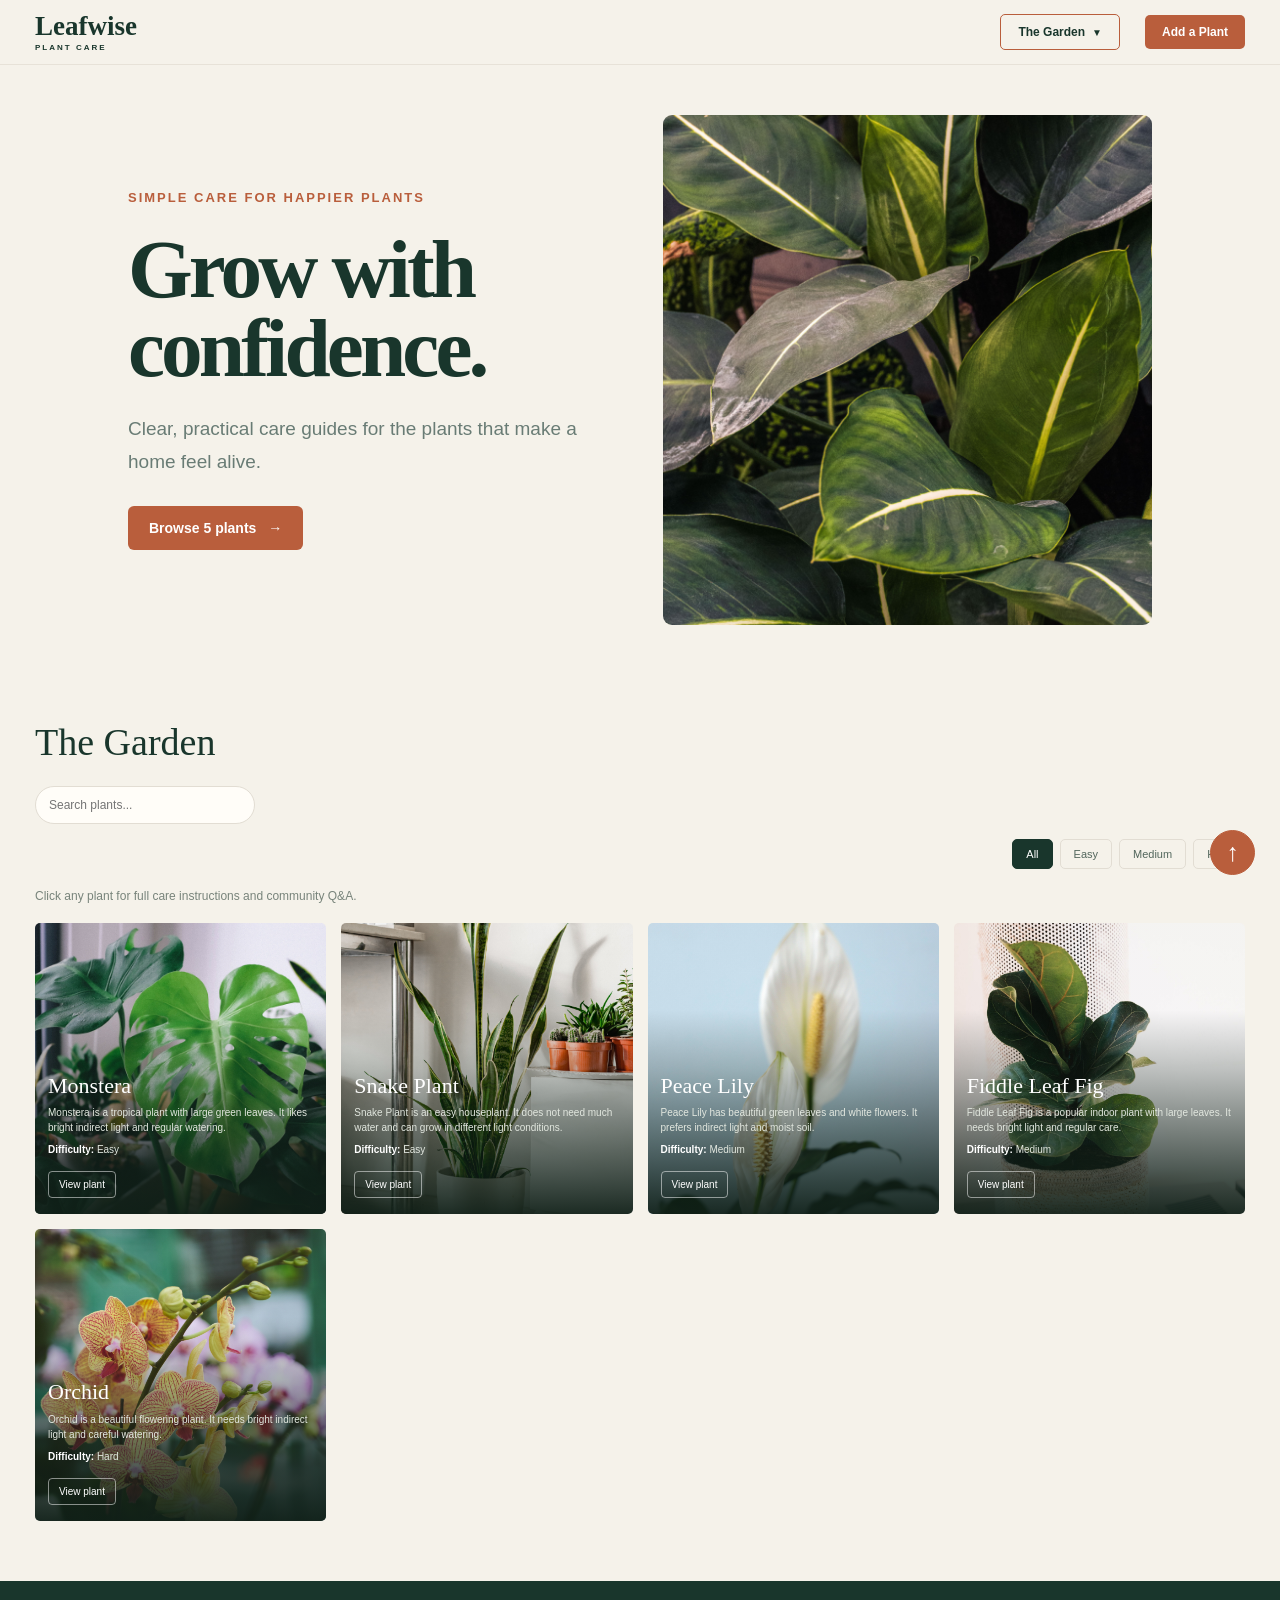
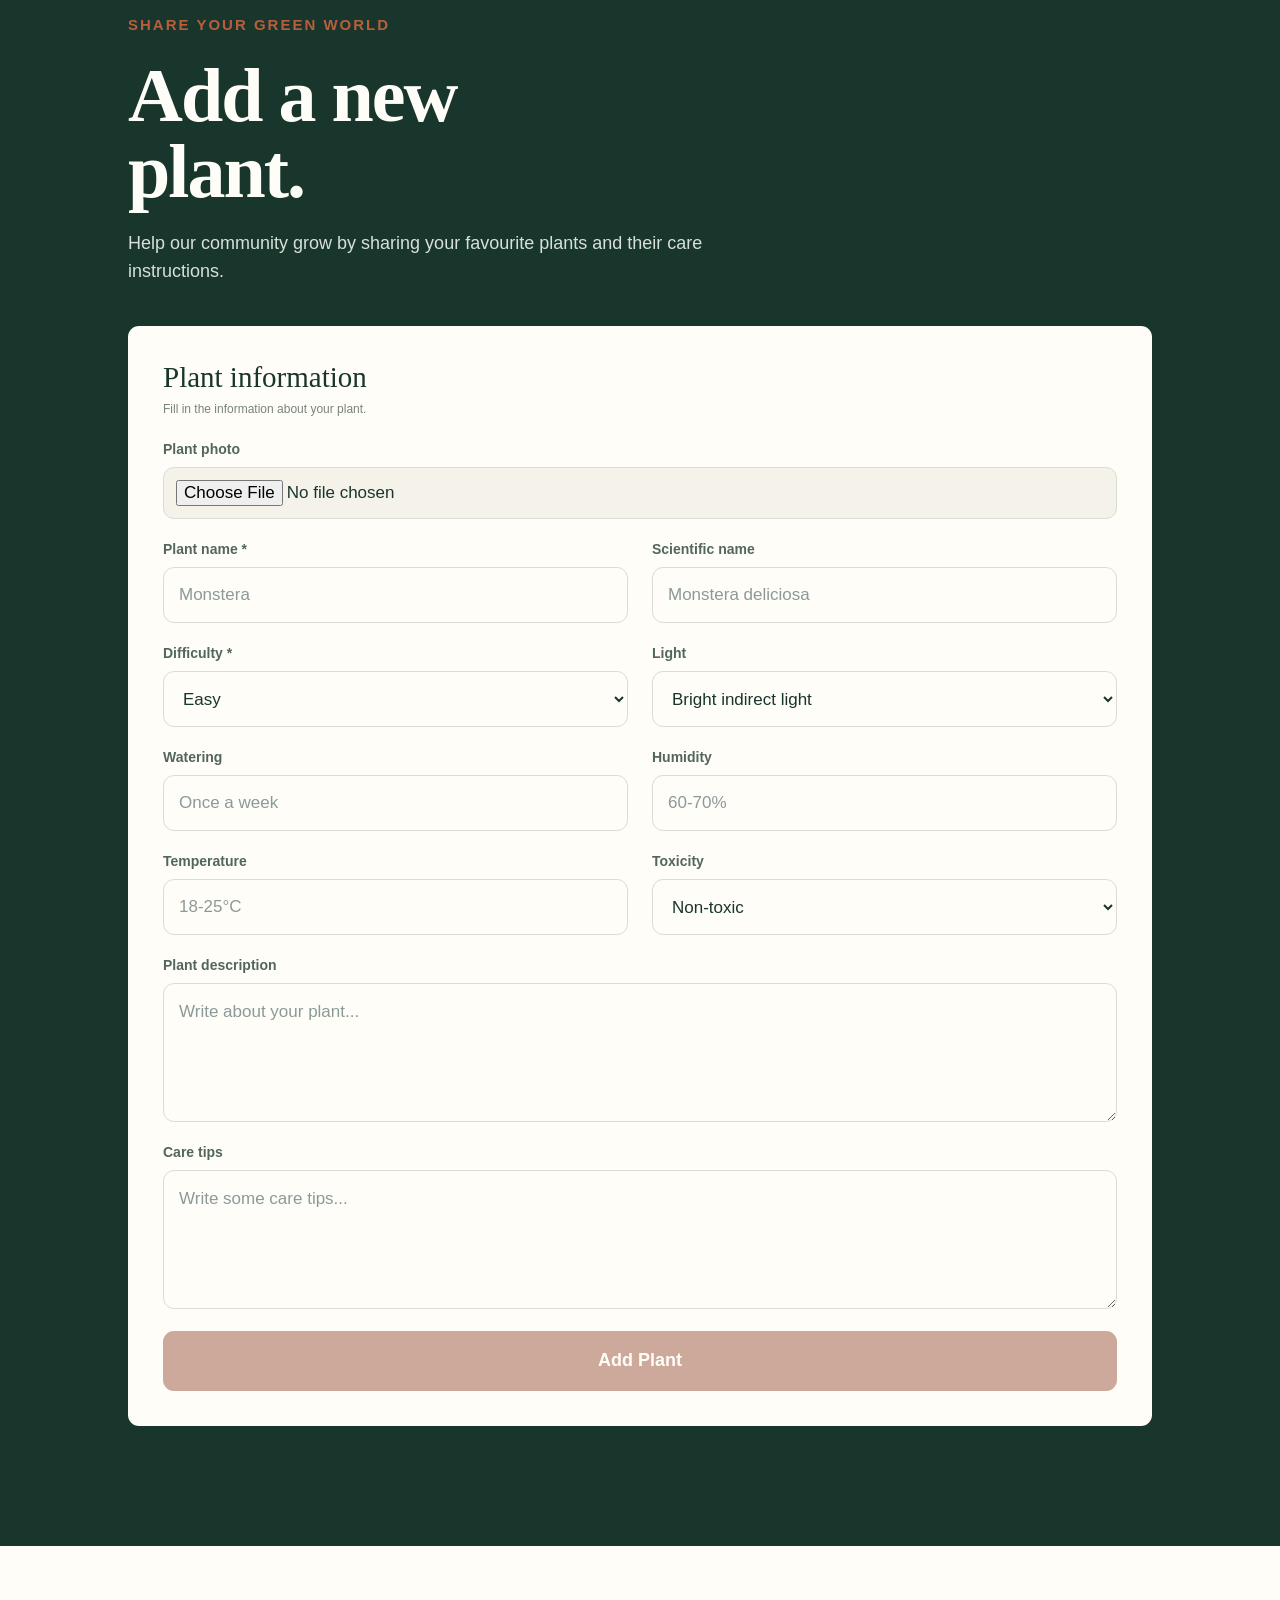
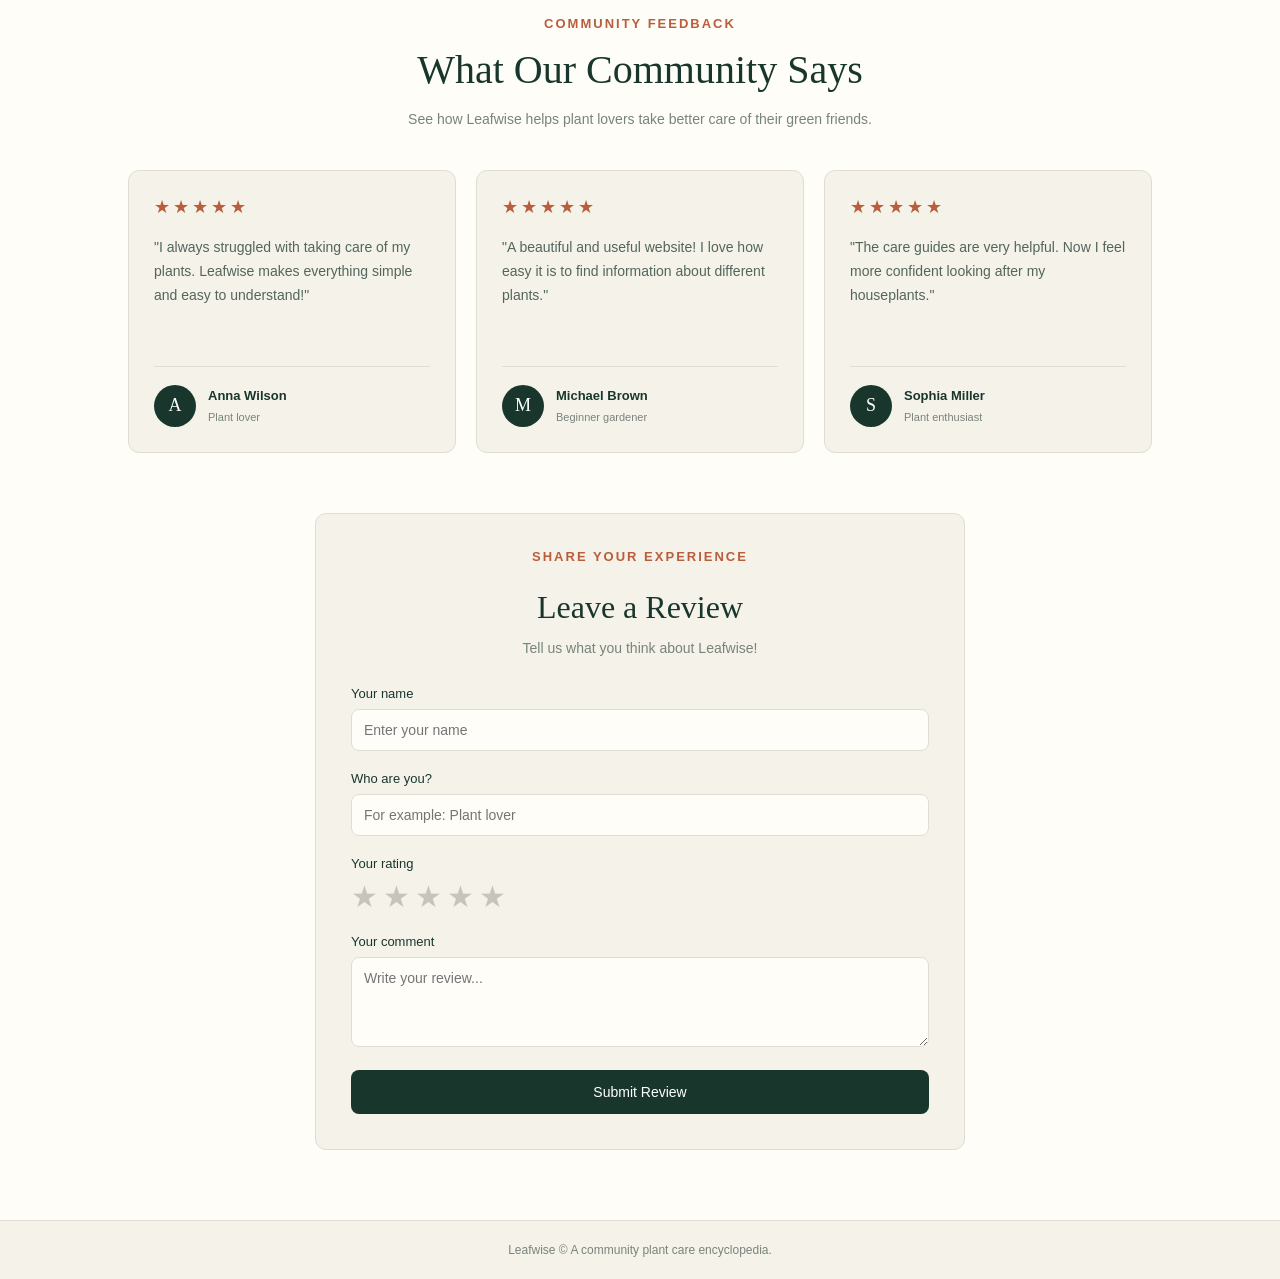
==== commit 9eba37d5: "Оновлення файлу сайту 4.0" ====
--- a/index.html
+++ b/index.html
@@ -1,4 +1,3 @@
-
 <!DOCTYPE html>
 <html lang="en">
 <head>
@@ -269,6 +268,7 @@
                         <option value="Partial shade">Partial shade</option>
                     </select>
                 </div>
+
             </div>
 
             <div class="add-form-row">
@@ -459,148 +459,10 @@
             Leafwise © A community plant care encyclopedia.
         </p>
     </footer>
-
-    <script>
-        const searchInput = document.getElementById("plantSearch");
-        const filterButtons = document.querySelectorAll(".filter-btn");
-        const plants = document.querySelectorAll(".plant");
-        const noResults = document.getElementById("noResults");
-
-        let currentFilter = "all";
-
-        function filterPlants() {
-            const searchText = searchInput.value.toLowerCase().trim();
-            let visiblePlants = 0;
-
-            plants.forEach(function (plant) {
-                const name = plant.dataset.name;
-                const difficulty = plant.dataset.difficulty;
-                const text = plant.textContent.toLowerCase();
-
-                const matchesSearch =
-                    name.includes(searchText) ||
-                    text.includes(searchText);
-
-                const matchesFilter =
-                    currentFilter === "all" ||
-                    difficulty === currentFilter;
-
-                if (matchesSearch && matchesFilter) {
-                    plant.hidden = false;
-                    visiblePlants++;
-                } else {
-                    plant.hidden = true;
-                }
-            });
-
-            noResults.hidden = visiblePlants !== 0;
-        }
-
-        searchInput.addEventListener("input", filterPlants);
-
-        filterButtons.forEach(function (button) {
-            button.addEventListener("click", function () {
-                currentFilter = button.dataset.filter;
-
-                filterButtons.forEach(function (btn) {
-                    btn.classList.remove("active");
-                });
-
-                button.classList.add("active");
-
-                filterPlants();
-            });
-        });
-
-        const plantPhoto = document.getElementById("plantPhoto");
-        const photoPreview = document.getElementById("photoPreview");
-
-        plantPhoto.addEventListener("change", function () {
-            const file = plantPhoto.files[0];
-
-            if (file) {
-                photoPreview.src = URL.createObjectURL(file);
-                photoPreview.hidden = false;
-            } else {
-                photoPreview.hidden = true;
-            }
-        });
-
-        const plantForm = document.getElementById("plantForm");
-
-        plantForm.addEventListener("submit", function (event) {
-            event.preventDefault();
-
-            const plantName = document.getElementById("plantName").value;
-
-            alert("Thank you! " + plantName + " has been submitted.");
-
-            plantForm.reset();
-            photoPreview.hidden = true;
-        });
-
-        const reviewForm = document.getElementById("reviewForm");
-
-        reviewForm.addEventListener("submit", function (event) {
-            event.preventDefault();
-
-            const name = document.getElementById("reviewName").value.trim();
-            const role = document.getElementById("reviewRole").value.trim();
-            const comment = document.getElementById("reviewComment").value.trim();
-            const selectedRating = document.querySelector('input[name="rating"]:checked');
-
-            if (!selectedRating) {
-                return;
-            }
-
-            const rating = Number(selectedRating.value);
-
-            const card = document.createElement("article");
-            card.className = "review-card";
-
-            const stars = document.createElement("div");
-            stars.className = "review-stars";
-            stars.textContent = "★".repeat(rating);
-
-            const reviewText = document.createElement("p");
-            reviewText.className = "review-text";
-            reviewText.textContent = comment;
-
-            const author = document.createElement("div");
-            author.className = "review-author";
-
-            const avatar = document.createElement("div");
-            avatar.className = "review-avatar";
-            avatar.textContent = name.charAt(0).toUpperCase();
-
-            const info = document.createElement("div");
-
-            const authorName = document.createElement("h3");
-            authorName.textContent = name;
-
-            const authorRole = document.createElement("span");
-            authorRole.textContent = role;
-
-            info.appendChild(authorName);
-            info.appendChild(authorRole);
-
-            author.appendChild(avatar);
-            author.appendChild(info);
-
-            card.appendChild(stars);
-            card.appendChild(reviewText);
-            card.appendChild(author);
-
-            document.querySelector(".reviews-grid").appendChild(card);
-
-            reviewForm.reset();
-        });
-    </script>
-
     <button class="back-to-top"
-        onclick="window.scrollTo({ top: 0, behavior: 'smooth' })">
+        onclick="window.scrollTo({ top: 0, behavior: 'smooth' }) ">
         ↑
     </button>
 
 </body>
-</html>
+</html>
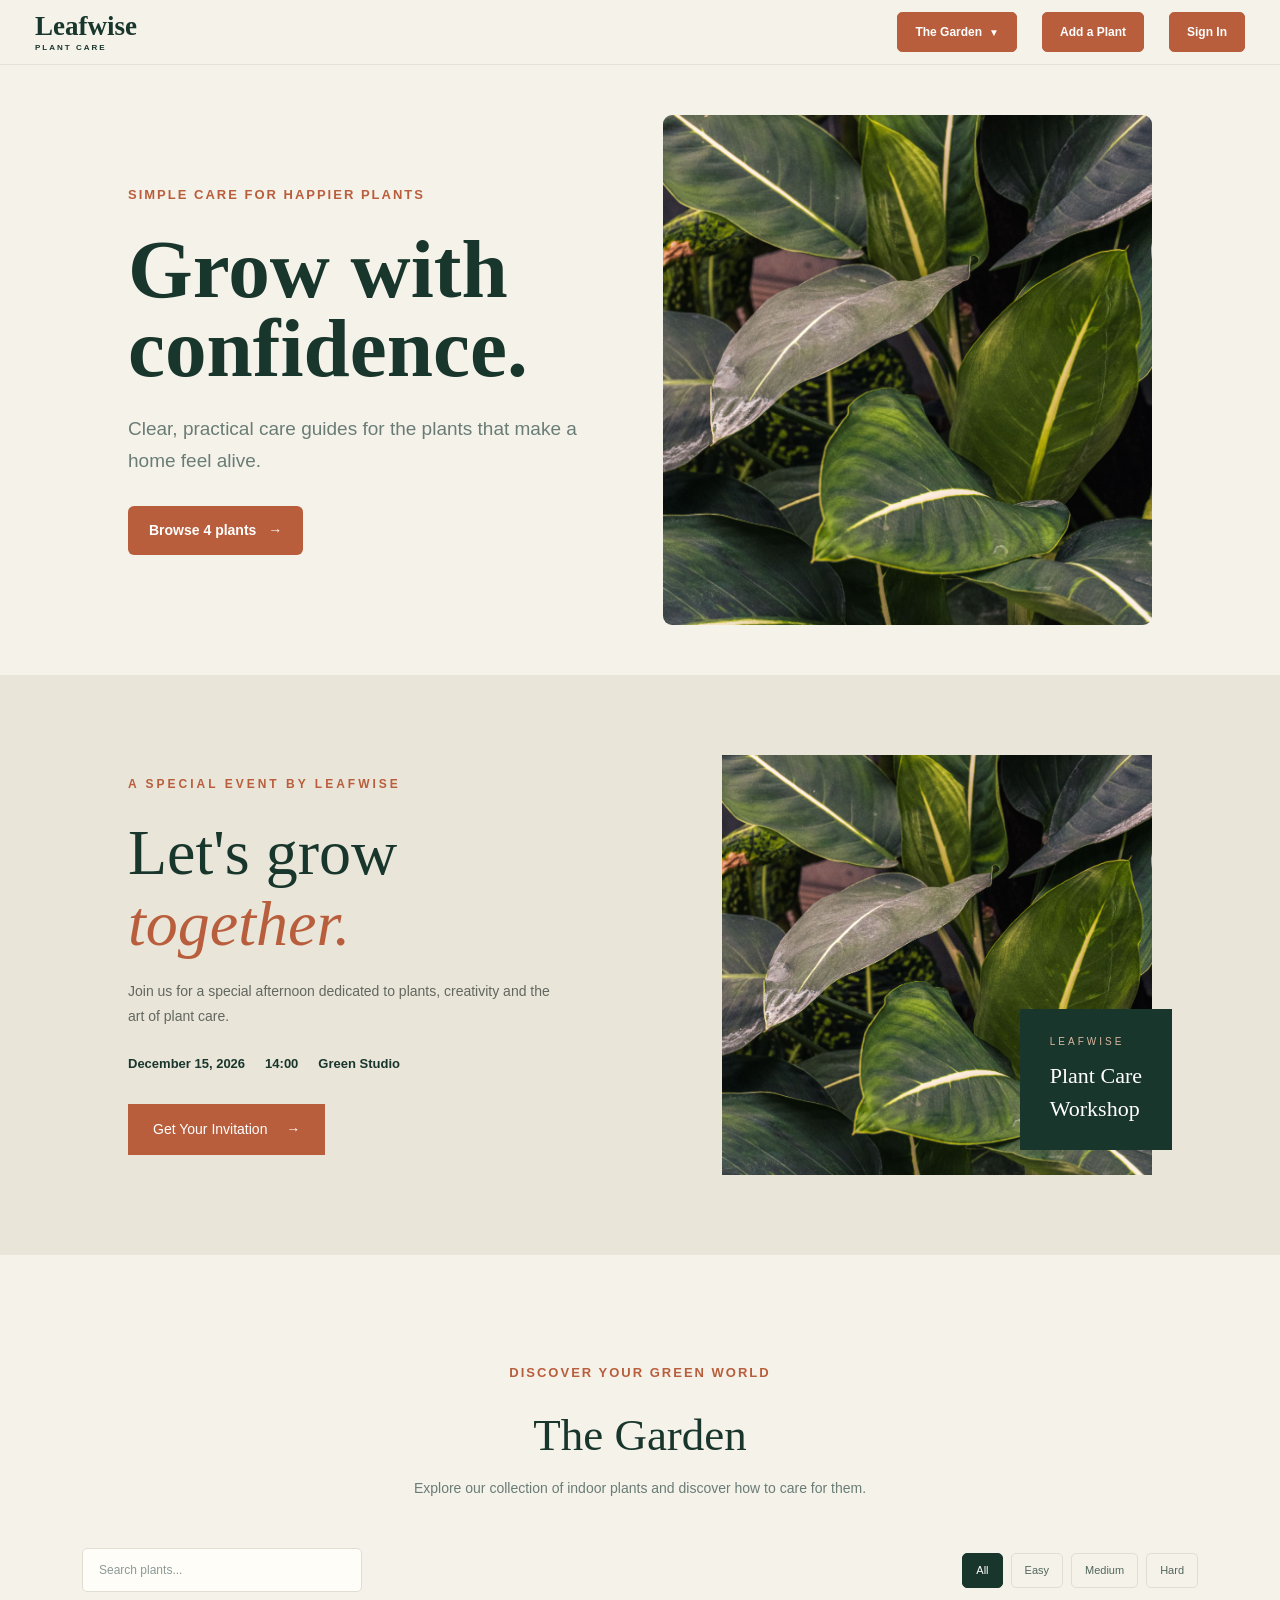
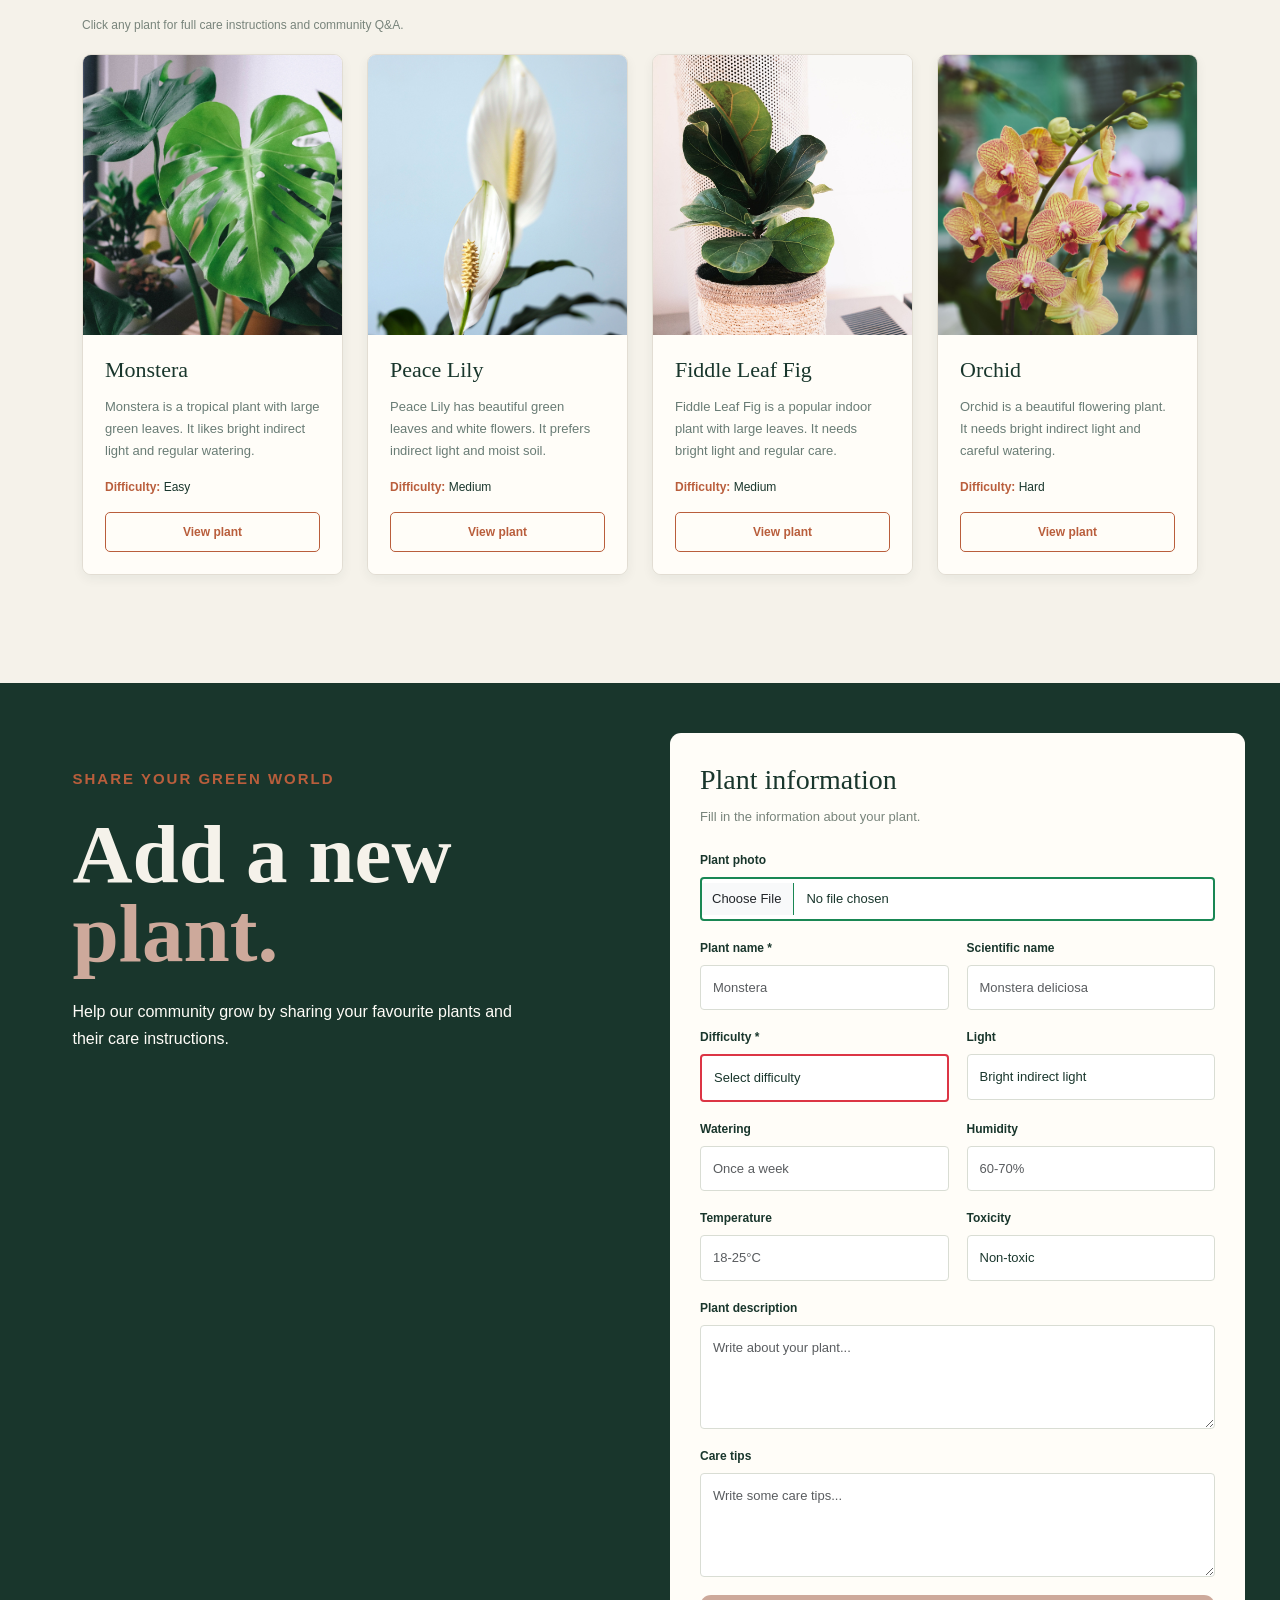
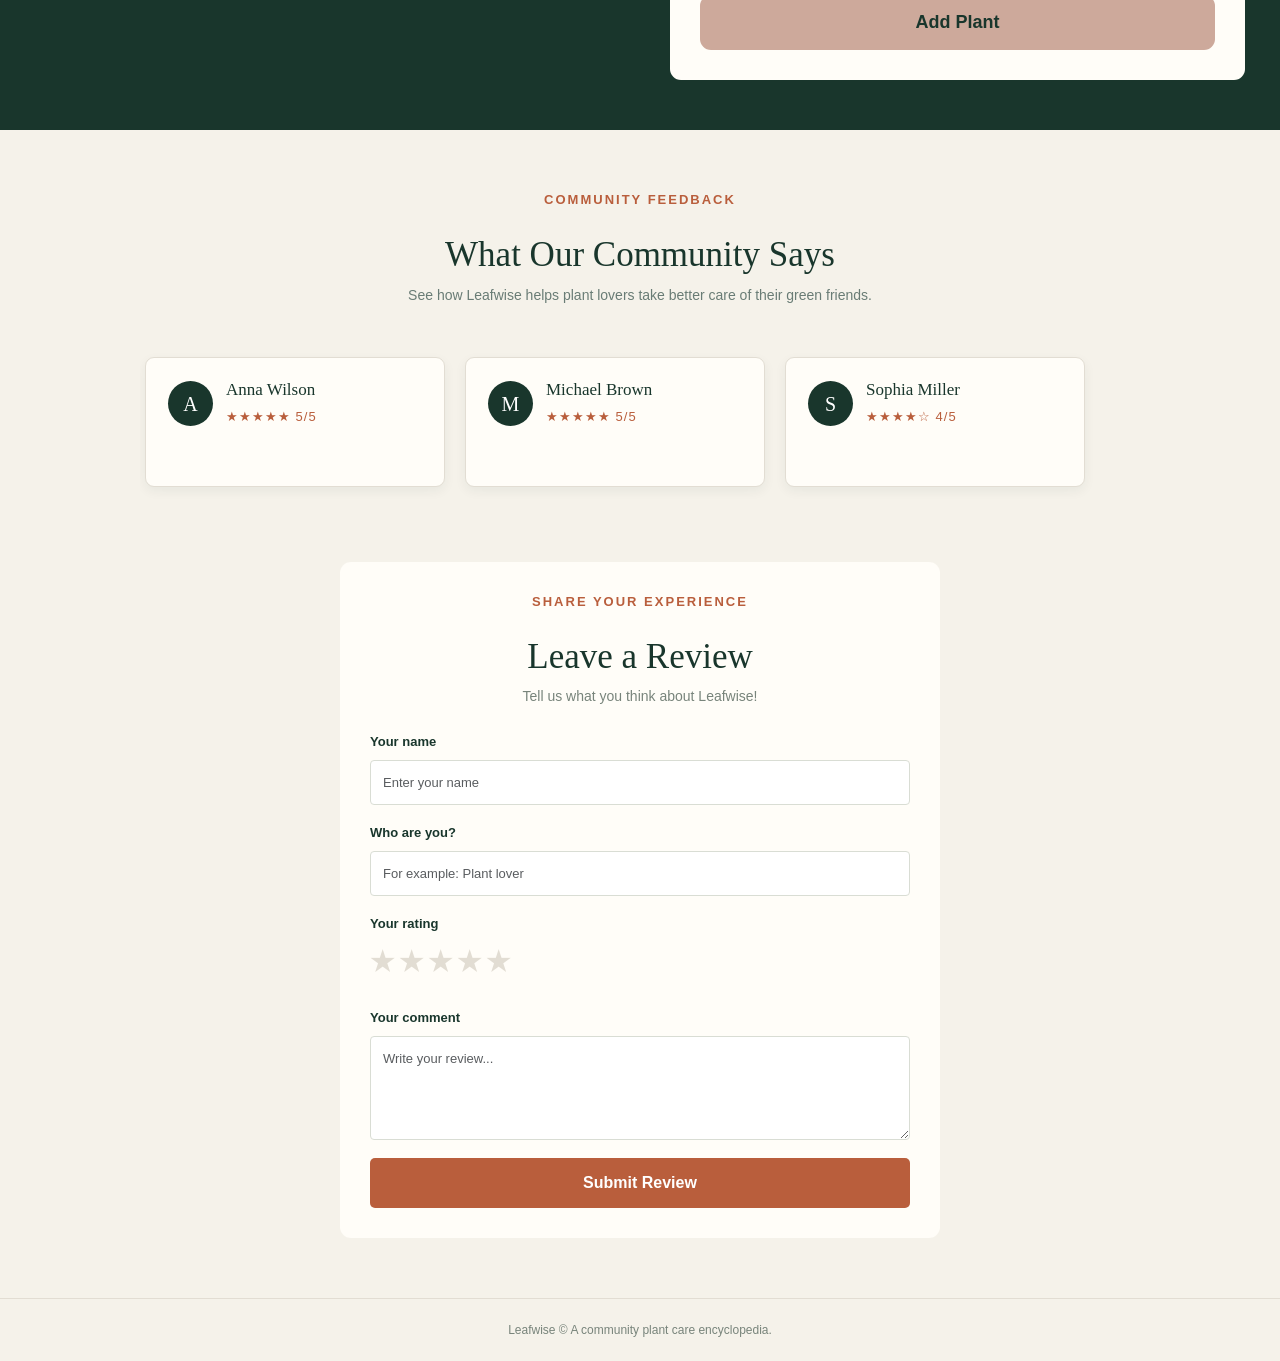
==== commit 953d33f9: "Оновлено стилі, додано гнучкість" ====
--- a/index.html
+++ b/index.html
@@ -1,468 +1,372 @@
 <!DOCTYPE html>
 <html lang="en">
-<head>
-    <meta charset="UTF-8">
-    <meta name="viewport" content="width=device-width, initial-scale=1.0">
-
-    <title>Leafwise</title>
-    <link rel="stylesheet" href="css/style.css">
-</head>
-<body>
-
-    <header class="navbar">
-        <a href="index.html" class="logo">
-            <span>Leafwise</span>
-            <b>PLANT CARE</b>
-        </a>
-
-        <nav class="nav-links">
-            <details class="dropdown">
-                <summary class="dropdown-button">
-                    The Garden
-                    <span class="arrow">▼</span>
-                </summary>
-
-                <div class="submenu">
-                    <a href="#garden">Green Spaces</a>
-
-                    <div class="plant-dropdown">
-                        <a href="#" class="plant-dropdown-title">
-                            Home Page
-                        </a>
-
-                        <div class="plant-submenu">
-                            <a href="monstera.html">Monstera</a>
-                            <a href="snake-plant.html">Snake Plant</a>
-                            <a href="peace-lily.html">Peace Lily</a>
-                            <a href="fiddle-leaf.html">Fiddle Leaf Fig</a>
-                            <a href="orchid.html">Orchid</a>
-                        </div>
-                    </div>
-                </div>
-            </details>
-
-            <a href="#add-plant" class="add-button">Add a Plant</a>
-        </nav>
-    </header>
-
-    <section class="hero">
-        <div class="hero-content">
-
-            <div class="hero-text">
-                <p class="small-title">
-                    Simple care for happier plants
+    <head>
+        <meta charset="UTF-8">
+        <meta name="viewport" content="width=device-width, initial-scale=1.0">
+        <title>Leafwise</title>
+        <link href="https://cdn.jsdelivr.net/npm/bootstrap@5.3.9/dist/css/bootstrap.min.css" rel="stylesheet">
+        <link rel="stylesheet" href="css/style.css">
+    </head>
+
+    <body>
+       <header class="navbar">
+    <a href="index.html" class="logo">
+        <span>Leafwise</span>
+        <b>PLANT CARE</b>
+    </a>
+
+    <input type="checkbox" id="menu-toggle">
+
+    <label for="menu-toggle" class="menu-icon" aria-label="Open navigation menu">
+        <span></span>
+        <span></span>
+        <span></span>
+    </label>
+
+    <nav class="nav-links">
+        <details class="dropdown">
+            <summary class="dropdown-button">
+                The Garden
+                <span class="arrow">▼</span>
+            </summary>
+
+            <div class="submenu">
+                <a href="#garden">Green Spaces</a>
+                <div class="plant-dropdown">
+                    <a href="#" class="plant-dropdown-title">Home Page</a>
+                </div>
+            </div>
+        </details>
+
+        <a href="#add-plant" class="add-button">Add a Plant</a>
+        <a href="sign-in.html" class="sign-in-link">Sign In</a>
+    </nav>
+</header>
+
+        <section class="hero">
+            <div class="hero-content">
+                <div class="hero-text">
+                    <p class="small-title">Simple care for happier plants</p>
+                    <h1>Grow with<br><span>confidence.</span></h1>
+                    <p class="description">Clear, practical care guides for the plants that make a home feel alive.</p>
+                    <a href="#garden" class="main-button btn btn-success">Browse 4 plants <span>→</span></a>
+                </div>
+
+                <img src="pages/background.jpg" alt="Plants" class="img-fluid" width="300" height="300">
+            </div>
+        </section>
+
+        <section class="event-promo">
+            <div class="event-promo-content">
+                <p class="small-title">A SPECIAL EVENT BY LEAFWISE</p>
+
+                <h2>Let's grow<br><span>together.</span></h2>
+
+                <p>
+                    Join us for a special afternoon dedicated to plants,
+                    creativity and the art of plant care.
                 </p>
 
-                <h1>
-                    Grow with<br>
-                    <span>confidence.</span>
-                </h1>
-
-                <p class="description">
-                    Clear, practical care guides for the plants
-                    that make a home feel alive.
-                </p>
-
-                <button class="main-button"
-                    onclick="document.querySelector('#garden').scrollIntoView({ behavior: 'smooth' })">
-                    Browse 5 plants
-                    <span>→</span>
-                </button>
-            </div>
-
-            <img src="pages/background.jpg"
-                 alt="Plants"
-                 width="300"
-                 height="300">
-        </div>
-    </section>
-
-    <section class="garden" id="garden">
-
-        <h2>The Garden</h2>
-
-        <input
-            type="text"
-            id="plantSearch"
-            placeholder="Search plants..."
-            aria-label="Search plants"
-        >
-
-        <div class="filters">
-            <button type="button" class="filter-btn active" data-filter="all">
-                All
-            </button>
-
-            <button type="button" class="filter-btn" data-filter="easy">
-                Easy
-            </button>
-
-            <button type="button" class="filter-btn" data-filter="medium">
-                Medium
-            </button>
-
-            <button type="button" class="filter-btn" data-filter="hard">
-                Hard
-            </button>
-        </div>
-
-        <p>
-            Click any plant for full care instructions and community Q&A.
-        </p>
-
-        <div class="plant-grid">
-
-            <article class="plant"
-                     data-name="monstera"
-                     data-difficulty="easy">
-
-                <img src="pages/monstera.jpg" alt="Monstera" width="300" height="300">
-
-                <div class="plant-info">
-                    <h2>Monstera</h2>
-                    <p>
-                        Monstera is a tropical plant with large green leaves.
-                        It likes bright indirect light and regular watering.
-                    </p>
-                    <p><strong>Difficulty:</strong> Easy</p>
-                    <a href="monstera.html" class="plant-button">View plant</a>
-                </div>
-            </article>
-
-            <article class="plant"
-                     data-name="snake plant"
-                     data-difficulty="easy">
-
-                <img src="pages/snakeplant.jpg" alt="Snake Plant" width="300" height="300">
-
-                <div class="plant-info">
-                    <h2>Snake Plant</h2>
-                    <p>
-                        Snake Plant is an easy houseplant. It does not need
-                        much water and can grow in different light conditions.
-                    </p>
-                    <p><strong>Difficulty:</strong> Easy</p>
-                    <a href="snake-plant.html" class="plant-button">View plant</a>
-                </div>
-            </article>
-
-            <article class="plant"
-                     data-name="peace lily"
-                     data-difficulty="medium">
-
-                <img src="pages/peacelily.jpg" alt="Peace Lily" width="300" height="300">
-
-                <div class="plant-info">
-                    <h2>Peace Lily</h2>
-                    <p>
-                        Peace Lily has beautiful green leaves and white flowers.
-                        It prefers indirect light and moist soil.
-                    </p>
-                    <p><strong>Difficulty:</strong> Medium</p>
-                    <a href="peace-lily.html" class="plant-button">View plant</a>
-                </div>
-            </article>
-
-            <article class="plant"
-                     data-name="fiddle leaf fig"
-                     data-difficulty="medium">
-
-                <img src="pages/leaf.jpg" alt="Fiddle Leaf Fig" width="300" height="300">
-
-                <div class="plant-info">
-                    <h2>Fiddle Leaf Fig</h2>
-                    <p>
-                        Fiddle Leaf Fig is a popular indoor plant with large leaves.
-                        It needs bright light and regular care.
-                    </p>
-                    <p><strong>Difficulty:</strong> Medium</p>
-                    <a href="fiddle-leaf.html" class="plant-button">View plant</a>
-                </div>
-            </article>
-
-            <article class="plant"
-                     data-name="orchid"
-                     data-difficulty="hard">
-
-                <img src="pages/orchid.jpg" alt="Orchid" width="300" height="300">
-
-                <div class="plant-info">
-                    <h2>Orchid</h2>
-                    <p>
-                        Orchid is a beautiful flowering plant.
-                        It needs bright indirect light and careful watering.
-                    </p>
-                    <p><strong>Difficulty:</strong> Hard</p>
-                    <a href="orchid.html" class="plant-button">View plant</a>
-                </div>
-            </article>
-
-        </div>
-
-        <p id="noResults" hidden>
-            No plants found.
-        </p>
-
-    </section>
-
-    <section class="add-plant" id="add-plant">
-
-        <div class="add-plant-content">
-            <p class="small-title">SHARE YOUR GREEN WORLD</p>
-
-            <h1>
-                Add a new<br>
-                <span>plant.</span>
-            </h1>
-
-            <p class="description">
-                Help our community grow by sharing your favourite plants
-                and their care instructions.
-            </p>
-        </div>
-
-        <form class="add-plant-form" id="plantForm">
-
-            <h2>Plant information</h2>
-
-            <p class="form-description">
-                Fill in the information about your plant.
-            </p>
-
-            <div class="add-form-group">
-                <label for="plantPhoto">Plant photo</label>
-
-                <input type="file" id="plantPhoto" accept="image/*">
-
-                <img id="photoPreview" alt="Plant preview" hidden>
-            </div>
-
-            <div class="add-form-row">
+                <div class="event-promo-details">
+                    <span>December 15, 2026</span>
+                    <span>14:00</span>
+                    <span>Green Studio</span>
+                </div>
+
+                <a href="invitation.html" class="event-promo-button">
+                    Get Your Invitation <span>→</span>
+                </a>
+            </div>
+
+            <div class="event-promo-image">
+                <img src="pages/background.jpg" alt="Green plants">
+
+                <div class="event-promo-label">
+                    <span>LEAFWISE</span>
+                    <strong>Plant Care<br>Workshop</strong>
+                </div>
+            </div>
+        </section>
+
+       
+        <section class="garden" id="garden">
+            <div class="container py-5">
+                <div class="garden-heading text-center mb-5">
+                    <p class="small-title">DISCOVER YOUR GREEN WORLD</p>
+                    <h2>The Garden</h2>
+                    <p>Explore our collection of indoor plants and discover how to care for them.</p>
+                </div>
+
+                <div class="garden-controls mb-4">
+                    <input type="text" id="plantSearch" class="form-control" placeholder="Search plants..." aria-label="Search plants">
+
+                    <div class="filters">
+                        <button type="button" class="filter-btn active" data-filter="all">All</button>
+                        <button type="button" class="filter-btn" data-filter="easy">Easy</button>
+                        <button type="button" class="filter-btn" data-filter="medium">Medium</button>
+                        <button type="button" class="filter-btn" data-filter="hard">Hard</button>
+                    </div>
+                </div>
+
+                <p class="garden-description">Click any plant for full care instructions and community Q&A.</p>
+
+                <div class="row row-cols-1 row-cols-sm-2 row-cols-lg-4 g-4 plant-grid">
+
+                    <article class="col plant" data-name="monstera" data-difficulty="easy">
+                        <div class="card h-100 shadow-sm">
+                            <img src="pages/monstera.jpg" class="card-img-top" alt="Monstera">
+
+                            <div class="plant-info card-body d-flex flex-column">
+                                <h2 class="card-title">Monstera</h2>
+                                <p class="card-text">Monstera is a tropical plant with large green leaves. It likes bright indirect light and regular watering.</p>
+                                <p class="plant-difficulty"><strong>Difficulty:</strong> Easy</p>
+                                <a href="monstera.html" class="plant-button btn btn-outline-success mt-auto">View plant</a>
+                            </div>
+                        </div>
+                    </article>
+
+                    <article class="col plant" data-name="peace lily" data-difficulty="medium">
+                        <div class="card h-100 shadow-sm">
+                            <img src="pages/peacelily.jpg" class="card-img-top" alt="Peace Lily">
+
+                            <div class="plant-info card-body d-flex flex-column">
+                                <h2 class="card-title">Peace Lily</h2>
+                                <p class="card-text">Peace Lily has beautiful green leaves and white flowers. It prefers indirect light and moist soil.</p>
+                                <p class="plant-difficulty"><strong>Difficulty:</strong> Medium</p>
+                                <a href="peace-lily.html" class="plant-button btn btn-outline-success mt-auto">View plant</a>
+                            </div>
+                        </div>
+                    </article>
+
+                    <article class="col plant" data-name="fiddle leaf fig" data-difficulty="medium">
+                        <div class="card h-100 shadow-sm">
+                            <img src="pages/leaf.jpg" class="card-img-top" alt="Fiddle Leaf Fig">
+
+                            <div class="plant-info card-body d-flex flex-column">
+                                <h2 class="card-title">Fiddle Leaf Fig</h2>
+                                <p class="card-text">Fiddle Leaf Fig is a popular indoor plant with large leaves. It needs bright light and regular care.</p>
+                                <p class="plant-difficulty"><strong>Difficulty:</strong> Medium</p>
+                                <a href="fiddle-leaf.html" class="plant-button btn btn-outline-success mt-auto">View plant</a>
+                            </div>
+                        </div>
+                    </article>
+
+                    <article class="col plant" data-name="orchid" data-difficulty="hard">
+                        <div class="card h-100 shadow-sm">
+                            <img src="pages/orchid.jpg" class="card-img-top" alt="Orchid">
+
+                            <div class="plant-info card-body d-flex flex-column">
+                                <h2 class="card-title">Orchid</h2>
+                                <p class="card-text">Orchid is a beautiful flowering plant. It needs bright indirect light and careful watering.</p>
+                                <p class="plant-difficulty"><strong>Difficulty:</strong> Hard</p>
+                                <a href="orchid.html" class="plant-button btn btn-outline-success mt-auto">View plant</a>
+                            </div>
+                        </div>
+                    </article>
+
+                </div>
+
+                <p id="noResults" hidden>No plants found.</p>
+            </div>
+        </section>
+
+
+        <section class="add-plant" id="add-plant">
+            <div class="add-plant-content">
+                <p class="small-title">SHARE YOUR GREEN WORLD</p>
+                <h1>Add a new<br><span>plant.</span></h1>
+                <p class="description">Help our community grow by sharing your favourite plants and their care instructions.</p>
+            </div>
+
+            <form class="add-plant-form" id="plantForm">
+                <h2>Plant information</h2>
+                <p class="form-description">Fill in the information about your plant.</p>
+
                 <div class="add-form-group">
-                    <label for="plantName">Plant name *</label>
-                    <input type="text" id="plantName" placeholder="Monstera" required>
+                    <label for="plantPhoto">Plant photo</label>
+                    <input type="file" id="plantPhoto" class="form-control" accept="image/*">
+                    <img id="photoPreview" alt="Plant preview" hidden>
+                </div>
+
+                <div class="add-form-row">
+                    <div class="add-form-group">
+                        <label for="plantName">Plant name *</label>
+                        <input type="text" id="plantName" class="form-control" placeholder="Monstera" required minlength="2" maxlength="40" pattern="[A-Za-zА-Яа-яІіЇїЄєҐґ'’ -]{2,40}" title="Enter a plant name using 2–40 letters.">
+                    </div>
+
+                    <div class="add-form-group">
+                        <label for="scientificName">Scientific name</label>
+                        <input type="text" id="scientificName" class="form-control" placeholder="Monstera deliciosa" pattern="[A-Za-z -]{2,60}" title="Use only English letters, spaces or hyphens.">
+                    </div>
+                </div>
+
+                <div class="add-form-row">
+                    <div class="add-form-group">
+                        <label for="difficulty">Difficulty *</label>
+                        <select id="difficulty" class="form-select" required>
+                            <option value="" disabled selected>Select difficulty</option>
+                            <option value="easy">Easy</option>
+                            <option value="medium">Medium</option>
+                            <option value="hard">Hard</option>
+                        </select>
+                    </div>
+
+                    <div class="add-form-group">
+                        <label for="light">Light</label>
+                        <select id="light" class="form-select">
+                            <option value="Bright indirect light">Bright indirect light</option>
+                            <option value="Direct sunlight">Direct sunlight</option>
+                            <option value="Low light">Low light</option>
+                            <option value="Partial shade">Partial shade</option>
+                        </select>
+                    </div>
+                </div>
+
+                <div class="add-form-row">
+                    <div class="add-form-group">
+                        <label for="watering">Watering</label>
+                        <input type="text" id="watering" class="form-control" placeholder="Once a week" maxlength="50">
+                    </div>
+
+                    <div class="add-form-group">
+                        <label for="humidity">Humidity</label>
+                        <input type="text" id="humidity" class="form-control" placeholder="60-70%" pattern="[0-9]{1,3}(-[0-9]{1,3})?%?" title="Enter humidity as a number or range, for example 60-70%.">
+                    </div>
+                </div>
+
+                <div class="add-form-row">
+                    <div class="add-form-group">
+                        <label for="temperature">Temperature</label>
+                        <input type="text" id="temperature" class="form-control" placeholder="18-25°C" pattern="[0-9]{1,2}(-[0-9]{1,2})?°?C?" title="Enter temperature, for example 18-25°C.">
+                    </div>
+
+                    <div class="add-form-group">
+                        <label for="toxicity">Toxicity</label>
+                        <select id="toxicity" class="form-select">
+                            <option value="Non-toxic">Non-toxic</option>
+                            <option value="Toxic to pets">Toxic to pets</option>
+                            <option value="Toxic to humans">Toxic to humans</option>
+                        </select>
+                    </div>
                 </div>
 
                 <div class="add-form-group">
-                    <label for="scientificName">Scientific name</label>
-                    <input type="text" id="scientificName" placeholder="Monstera deliciosa">
-                </div>
-            </div>
-
-            <div class="add-form-row">
+                    <label for="description">Plant description</label>
+                    <textarea id="description" class="form-control" placeholder="Write about your plant..." rows="4" minlength="10" maxlength="500"></textarea>
+                </div>
+
                 <div class="add-form-group">
-                    <label for="difficulty">Difficulty *</label>
-                    <select id="difficulty" required>
-                        <option value="easy">Easy</option>
-                        <option value="medium">Medium</option>
-                        <option value="hard">Hard</option>
-                    </select>
-                </div>
-
-                <div class="add-form-group">
-                    <label for="light">Light</label>
-                    <select id="light">
-                        <option value="Bright indirect light">Bright indirect light</option>
-                        <option value="Direct sunlight">Direct sunlight</option>
-                        <option value="Low light">Low light</option>
-                        <option value="Partial shade">Partial shade</option>
-                    </select>
-                </div>
-
-            </div>
-
-            <div class="add-form-row">
-                <div class="add-form-group">
-                    <label for="watering">Watering</label>
-                    <input type="text" id="watering" placeholder="Once a week">
-                </div>
-
-                <div class="add-form-group">
-                    <label for="humidity">Humidity</label>
-                    <input type="text" id="humidity" placeholder="60-70%">
-                </div>
-            </div>
-
-            <div class="add-form-row">
-                <div class="add-form-group">
-                    <label for="temperature">Temperature</label>
-                    <input type="text" id="temperature" placeholder="18-25°C">
-                </div>
-
-                <div class="add-form-group">
-                    <label for="toxicity">Toxicity</label>
-                    <select id="toxicity">
-                        <option value="Non-toxic">Non-toxic</option>
-                        <option value="Toxic to pets">Toxic to pets</option>
-                        <option value="Toxic to humans">Toxic to humans</option>
-                    </select>
-                </div>
-            </div>
-
-            <div class="add-form-group">
-                <label for="description">Plant description</label>
-                <textarea id="description" placeholder="Write about your plant..." rows="4"></textarea>
-            </div>
-
-            <div class="add-form-group">
-                <label for="careTips">Care tips</label>
-                <textarea id="careTips" placeholder="Write some care tips..." rows="4"></textarea>
-            </div>
-
-            <button type="submit" class="submit-plant">
-                Add Plant
-            </button>
-
-        </form>
-    </section>
-
-    <section class="reviews" id="reviews">
-
-        <div class="reviews-heading">
-            <p class="small-title">COMMUNITY FEEDBACK</p>
-
-            <h2>What Our Community Says</h2>
-
-            <p>
-                See how Leafwise helps plant lovers take better care
-                of their green friends.
-            </p>
-        </div>
-
-        <div class="reviews-grid">
-
-            <article class="review-card">
-                <div class="review-stars">★★★★★</div>
-
-                <p class="review-text">
-                    "I always struggled with taking care of my plants.
-                    Leafwise makes everything simple and easy to understand!"
-                </p>
-
-                <div class="review-author">
-                    <div class="review-avatar">A</div>
-                    <div>
-                        <h3>Anna Wilson</h3>
-                        <span>Plant lover</span>
-                    </div>
-                </div>
-            </article>
-
-            <article class="review-card">
-                <div class="review-stars">★★★★★</div>
-
-                <p class="review-text">
-                    "A beautiful and useful website!
-                    I love how easy it is to find information about different plants."
-                </p>
-
-                <div class="review-author">
-                    <div class="review-avatar">M</div>
-                    <div>
-                        <h3>Michael Brown</h3>
-                        <span>Beginner gardener</span>
-                    </div>
-                </div>
-            </article>
-
-            <article class="review-card">
-                <div class="review-stars">★★★★★</div>
-
-                <p class="review-text">
-                    "The care guides are very helpful.
-                    Now I feel more confident looking after my houseplants."
-                </p>
-
-                <div class="review-author">
-                    <div class="review-avatar">S</div>
-                    <div>
-                        <h3>Sophia Miller</h3>
-                        <span>Plant enthusiast</span>
-                    </div>
-                </div>
-            </article>
-
-        </div>
-
-        <div class="review-form-container">
-
-            <div class="review-form-heading">
-                <p class="small-title">SHARE YOUR EXPERIENCE</p>
-                <h2>Leave a Review</h2>
-                <p>Tell us what you think about Leafwise!</p>
-            </div>
-
-            <form class="review-form" id="reviewForm">
-
-                <div class="form-group">
-                    <label for="reviewName">Your name</label>
-                    <input
-                        type="text"
-                        id="reviewName"
-                        placeholder="Enter your name"
-                        required
-                    >
-                </div>
-
-                <div class="form-group">
-                    <label for="reviewRole">Who are you?</label>
-                    <input
-                        type="text"
-                        id="reviewRole"
-                        placeholder="For example: Plant lover"
-                        required
-                    >
-                </div>
-
-                <div class="form-group">
-                    <label>Your rating</label>
-
-                    <div class="rating">
-                        <input type="radio" name="rating" id="star5" value="5" required>
-                        <label for="star5">★</label>
-
-                        <input type="radio" name="rating" id="star4" value="4">
-                        <label for="star4">★</label>
-
-                        <input type="radio" name="rating" id="star3" value="3">
-                        <label for="star3">★</label>
-
-                        <input type="radio" name="rating" id="star2" value="2">
-                        <label for="star2">★</label>
-
-                        <input type="radio" name="rating" id="star1" value="1">
-                        <label for="star1">★</label>
-                    </div>
-                </div>
-
-                <div class="form-group">
-                    <label for="reviewComment">Your comment</label>
-                    <textarea
-                        id="reviewComment"
-                        placeholder="Write your review..."
-                        rows="4"
-                        required
-                    ></textarea>
-                </div>
-
-                <button type="submit" class="submit-review">
-                    Submit Review
-                </button>
-
+                    <label for="careTips">Care tips</label>
+                    <textarea id="careTips" class="form-control" placeholder="Write some care tips..." rows="4" minlength="5" maxlength="500"></textarea>
+                </div>
+
+                <button type="submit" class="submit-plant btn btn-success">Add Plant</button>
             </form>
-        </div>
-
-    </section>
-
-    <footer>
-        <p>
-            Leafwise © A community plant care encyclopedia.
-        </p>
-    </footer>
-    <button class="back-to-top"
-        onclick="window.scrollTo({ top: 0, behavior: 'smooth' }) ">
-        ↑
-    </button>
-
-</body>
-</html>+        </section>
+
+        <section class="reviews" id="reviews">
+            <div class="reviews-heading">
+                <p class="small-title">COMMUNITY FEEDBACK</p>
+                <h2>What Our Community Says</h2>
+                <p>See how Leafwise helps plant lovers take better care of their green friends.</p>
+            </div>
+
+            <div class="reviews-grid">
+                <details class="review-card">
+                    <summary>
+                        <div class="review-author">
+                            <div class="review-avatar">A</div>
+                            <div>
+                                <h3>Anna Wilson</h3>
+                                <span>★★★★★ 5/5</span>
+                            </div>
+                        </div>
+                    </summary>
+
+                    <p class="review-text">I always struggled with taking care of my plants. Leafwise makes everything simple and easy to understand!</p>
+                </details>
+
+                <details class="review-card">
+                    <summary>
+                        <div class="review-author">
+                            <div class="review-avatar">M</div>
+                            <div>
+                                <h3>Michael Brown</h3>
+                                <span>★★★★★ 5/5</span>
+                            </div>
+                        </div>
+                    </summary>
+
+                    <p class="review-text">A beautiful and useful website! I love how easy it is to find information about different plants.</p>
+                </details>
+
+                <details class="review-card">
+                    <summary>
+                        <div class="review-author">
+                            <div class="review-avatar">S</div>
+                            <div>
+                                <h3>Sophia Miller</h3>
+                                <span>★★★★☆ 4/5</span>
+                            </div>
+                        </div>
+                    </summary>
+
+                    <p class="review-text">The care guides are very helpful. Now I feel more confident looking after my houseplants.</p>
+                </details>
+            </div>
+
+            <div class="review-form-container">
+                <div class="review-form-heading">
+                    <p class="small-title">SHARE YOUR EXPERIENCE</p>
+                    <h2>Leave a Review</h2>
+                    <p>Tell us what you think about Leafwise!</p>
+                </div>
+
+                <form class="review-form" id="reviewForm">
+                    <div class="form-group">
+                        <label for="reviewName">Your name</label>
+                        <input type="text" id="reviewName" class="form-control" placeholder="Enter your name" required>
+                    </div>
+
+                    <div class="form-group">
+                        <label for="reviewRole">Who are you?</label>
+                        <input type="text" id="reviewRole" class="form-control" placeholder="For example: Plant lover" required>
+                    </div>
+
+                    <div class="form-group">
+                        <label>Your rating</label>
+                        <div class="rating">
+                            <input type="radio" name="rating" id="star5" value="5" required>
+                            <label for="star5">★</label>
+
+                            <input type="radio" name="rating" id="star4" value="4">
+                            <label for="star4">★</label>
+
+                            <input type="radio" name="rating" id="star3" value="3">
+                            <label for="star3">★</label>
+
+                            <input type="radio" name="rating" id="star2" value="2">
+                            <label for="star2">★</label>
+
+                            <input type="radio" name="rating" id="star1" value="1">
+                            <label for="star1">★</label>
+                        </div>
+                    </div>
+
+                    <div class="form-group">
+                        <label for="reviewComment">Your comment</label>
+                        <textarea id="reviewComment" class="form-control" placeholder="Write your review..." rows="4" required></textarea>
+                    </div>
+
+                    <button type="submit" class="submit-review btn btn-success">Submit Review</button>
+                </form>
+            </div>
+        </section>
+
+        <footer>
+            <p>Leafwise © A community plant care encyclopedia.</p>
+        </footer>
+
+        <script src="https://cdn.jsdelivr.net/npm/bootstrap@5.3.9/dist/js/bootstrap.bundle.min.js" integrity="sha384-WyOxWvTyr1QaMPfiPJSv76iReVthorl5uWlFtZPyK0IEB0hGzo9y5Bp9mYanr8Bu" crossorigin="anonymous"></script>
+    </body>
+</html>
--- a/css/style.css
+++ b/css/style.css
@@ -1,4 +1,3 @@
-
 :root {
     --color-bg: #f5f2ea;
     --color-dark: #19362c;
@@ -13,11 +12,8 @@
     --color-border-light: #e7e2d8;
     --color-input-border: #d9ddd4;
     --color-placeholder: #8b9a98;
-    --color-light-text: #d7e0d9;
-
     --font-main: Arial, sans-serif;
     --font-heading: Georgia, serif;
-
     --font-size-small: 8px;
     --font-size-xs: 10px;
     --font-size-sm: 11px;
@@ -25,35 +21,30 @@
     --font-size-medium: 18px;
     --font-size-large: 22px;
     --font-size-title: 38px;
-
     --radius-small: 4px;
     --radius-normal: 5px;
     --radius-medium: 6px;
     --radius-large: 9px;
     --radius-form: 11px;
-
     --spacing-xs: 5px;
     --spacing-sm: 10px;
     --spacing-md: 15px;
     --spacing-lg: 20px;
     --spacing-xl: 25px;
     --spacing-2xl: 35px;
-
     --transition-fast: 0.2s;
     --transition-normal: 0.3s;
     --transition-slow: 0.4s;
-
     --container-width: 1024px;
     --navbar-height: 65px;
 }
-
-* {
+*{
     box-sizing: border-box;
 }
 
 html {
     scroll-behavior: smooth;
-    scroll-padding-top: 20px;
+    scroll-padding-top: 85px;
 }
 
 body {
@@ -67,6 +58,13 @@
 a {
     color: inherit;
     text-decoration: none;
+}
+
+button,
+input,
+select,
+textarea {
+    font-family: inherit;
 }
 
 .navbar {
@@ -74,7 +72,6 @@
     top: 0;
     z-index: 1000;
     min-height: var(--navbar-height);
-    height: auto;
     padding: 12px clamp(15px, 4vw, 35px);
     display: flex;
     justify-content: space-between;
@@ -117,50 +114,44 @@
     transition: color var(--transition-fast);
 }
 
-.nav-links a:hover {
-    color: var(--color-accent);
-}
-
-.add-button {
-    padding: var(--spacing-sm) 17px;
-    background: var(--color-accent);
-    color: var(--color-white);
-    border-radius: var(--radius-normal);
-    transition: background var(--transition-normal);
-}
-
-.add-button:hover {
-    background: var(--color-accent-hover);
-    color: var(--color-white);
-}
-
-.dropdown {
-    position: relative;
-}
-
-.dropdown-button {
+.add-button,
+.dropdown-button,
+.sign-in-link {
     display: flex;
     align-items: center;
+    justify-content: center;
     gap: 7px;
     padding: 10px 17px;
     border: 1px solid var(--color-accent);
     border-radius: var(--radius-normal);
-    background: transparent;
-    color: var(--color-dark);
+    background: var(--color-accent);
+    color: var(--color-white);
     font-family: var(--font-main);
     font-size: 12px;
     font-weight: bold;
+    text-decoration: none;
     cursor: pointer;
+    transition: background var(--transition-normal), color var(--transition-normal);
+}
+
+.add-button:hover,
+.dropdown-button:hover,
+.sign-in-link:hover {
+    background: var(--color-accent-hover);
+    border-color: var(--color-accent-hover);
+    color: var(--color-white);
+}
+
+.dropdown {
+    position: relative;
+}
+
+.dropdown-button {
     list-style: none;
 }
 
 .dropdown-button::-webkit-details-marker {
     display: none;
-}
-
-.dropdown-button:hover {
-    background: var(--color-accent);
-    color: var(--color-white);
 }
 
 .arrow {
@@ -168,11 +159,14 @@
     transition: transform 0.3s;
 }
 
+.dropdown:hover .arrow,
+.dropdown:focus-within .arrow,
 .dropdown[open] .arrow {
     transform: rotate(180deg);
 }
 
 .submenu {
+    display: none;
     position: absolute;
     top: calc(100% + 5px);
     left: 0;
@@ -197,6 +191,11 @@
     color: var(--color-accent);
 }
 
+.dropdown:hover .submenu,
+.dropdown:focus-within .submenu,
+.dropdown[open] .submenu {
+    display: block;
+}
 
 .hero {
     min-height: 580px;
@@ -210,7 +209,7 @@
     max-width: var(--container-width);
     margin: 0 auto;
     display: grid;
-    grid-template-columns: repeat(auto-fit, minmax(min(100%, 340px), 1fr));
+    grid-template-columns: repeat(2, minmax(0, 1fr));
     align-items: center;
     gap: clamp(20px, 4vw, 45px);
 }
@@ -228,14 +227,14 @@
     text-transform: uppercase;
 }
 
-.hero h1 {
+.hero h1,
+.add-plant-content h1 {
     margin: 0 0 var(--spacing-xl);
     color: var(--color-dark);
     font-family: var(--font-heading);
     font-size: clamp(38px, 6.5vw, 100px);
     font-weight: bold;
     line-height: 0.95;
-    letter-spacing: clamp(-4px, -0.3vw, -1px);
 }
 
 .hero h1 span {
@@ -278,29 +277,155 @@
     margin-left: 8px;
 }
 
+.event-promo {
+    display: flex;
+    justify-content: space-between;
+    align-items: center;
+    gap: 50px;
+    padding: 80px 10%;
+    background-color: #e9e5d9;
+}
+
+.event-promo-content {
+    flex: 1;
+    max-width: 500px;
+}
+
+.event-promo-content .small-title {
+    color: var(--color-accent);
+    letter-spacing: 3px;
+    font-size: 12px;
+    font-weight: bold;
+}
+
+.event-promo-content h2 {
+    margin: 20px 0;
+    color: var(--color-dark);
+    font-family: Georgia, serif;
+    font-size: clamp(40px, 5vw, 65px);
+    line-height: 1.1;
+}
+
+.event-promo-content h2 span {
+    color: var(--color-accent);
+    font-style: italic;
+}
+
+.event-promo-content > p:not(.small-title) {
+    max-width: 430px;
+    margin-bottom: 25px;
+    color: #62675f;
+    line-height: 1.8;
+}
+
+.event-promo-details {
+    display: flex;
+    flex-wrap: wrap;
+    gap: 20px;
+    margin-bottom: 30px;
+    color: var(--color-dark);
+    font-size: 13px;
+    font-weight: bold;
+}
+
+.event-promo-button {
+    display: inline-block;
+    padding: 15px 25px;
+    background-color: var(--color-accent);
+    color: var(--color-white);
+    text-decoration: none;
+    transition: background-color 0.3s, transform 0.3s;
+}
+
+.event-promo-button:hover {
+    background-color: var(--color-accent-hover);
+    transform: translateY(-3px);
+}
+
+.event-promo-button span {
+    margin-left: 15px;
+}
+
+.event-promo-image {
+    position: relative;
+    flex: 1;
+    max-width: 430px;
+    height: 420px;
+}
+
+.event-promo-image img {
+    width: 100%;
+    height: 100%;
+    object-fit: cover;
+}
+
+.event-promo-label {
+    position: absolute;
+    right: -20px;
+    bottom: 25px;
+    padding: 25px 30px;
+    background-color: var(--color-dark);
+    color: var(--color-white);
+}
+
+.event-promo-label span {
+    display: block;
+    margin-bottom: 10px;
+    color: #d9b69e;
+    font-size: 10px;
+    letter-spacing: 3px;
+}
+
+.event-promo-label strong {
+    font-family: Georgia, serif;
+    font-size: 22px;
+    font-weight: normal;
+}
+
 .garden {
-    padding: clamp(25px, 5vw, 45px) clamp(15px, 4vw, 35px) 60px;
+    padding: 60px clamp(15px, 4vw, 35px);
     background: var(--color-bg);
 }
 
-.garden > h2 {
-    margin: 0 0 22px;
+.garden-heading {
+    max-width: 700px;
+    margin: 0 auto 35px;
+    text-align: center;
+}
+
+.garden-heading h2 {
+    margin: 0 0 15px;
+    color: var(--color-dark);
     font-family: var(--font-heading);
-    font-size: clamp(28px, 4vw, 38px);
+    font-size: clamp(32px, 4vw, 45px);
     font-weight: normal;
 }
 
+.garden-heading > p:last-child {
+    color: var(--color-description);
+    line-height: 1.7;
+}
+
+.garden-controls {
+    display: flex;
+    justify-content: space-between;
+    align-items: center;
+    flex-wrap: wrap;
+    gap: 20px;
+    margin-bottom: 20px;
+}
+
 #plantSearch {
-    width: min(100%, 220px);
-    padding: 11px 13px;
+    width: 280px;
+    max-width: 100%;
+    padding: 12px 16px;
     border: 1px solid var(--color-border);
-    border-radius: 20px;
+    border-radius: var(--radius-normal);
     background: var(--color-light);
     color: var(--color-dark);
-    font-family: var(--font-main);
     font-size: 12px;
     outline: none;
-    transition: border-color 0.3s, box-shadow 0.3s;
+    transition: border-color 0.3s, box-shadow 0.4s;
 }
 
 #plantSearch:hover,
@@ -309,17 +434,16 @@
     box-shadow: 0 0 0 3px rgba(185, 94, 60, 0.12);
 }
 
-#plantSearch:hover {
-    outline: 2px dashed var(--color-accent);
-    outline-offset: 5px;
+#plantSearch::placeholder {
+    color: var(--color-placeholder);
 }
 
 .filters {
     display: flex;
     justify-content: flex-end;
     flex-wrap: wrap;
-    gap: 7px;
-    margin: 15px 0 var(--spacing-lg);
+    gap: 8px;
+    margin: 0;
 }
 
 .filter-btn {
@@ -343,110 +467,103 @@
     color: var(--color-white);
 }
 
-.garden > p {
-    margin: var(--spacing-md) 0 var(--spacing-lg);
+.garden-description {
+    margin: 0 0 20px;
     color: var(--color-muted);
     font-size: 12px;
 }
 
 .plant-grid {
-    display: grid;
-    grid-template-columns: repeat(4, 1fr);
-    gap: 15px;
+    display: flex;
+    flex-wrap: wrap;
+    margin-top: 0;
 }
 
 .plant {
-    position: relative;
-    width: 100%;
-    aspect-ratio: 1 / 1;
-    height: auto;
+    min-width: 0;
     margin: 0;
-    overflow: hidden;
-    border-radius: var(--radius-normal);
-    background: #263d30;
-    color: var(--color-white);
+    color: var(--color-dark);
 }
 
 .plant[hidden] {
     display: none;
+}
+
+.plant .card {
+    height: 100%;
+    overflow: hidden;
+    border: 1px solid var(--color-border);
+    border-radius: var(--radius-large);
+    background: var(--color-light);
+    box-shadow: 0 4px 12px rgba(25, 54, 44, 0.06) !important;
+    transition: transform 0.3s, box-shadow 0.3s;
+}
+
+.plant:hover .card {
+    transform: translateY(-7px);
+    box-shadow: 0 12px 25px rgba(25, 54, 44, 0.12) !important;
 }
 
 .plant img {
     display: block;
     width: 100%;
-    height: 100%;
+    height: 280px;
     object-fit: cover;
-    transition: transform var(--transition-slow);
+    transition: transform 0.5s;
 }
 
 .plant:hover img {
-    transform: scale(1.1);
-}
-
-.plant:hover {
-    transform: translateY(-8px);
-    box-shadow: 0 12px 25px rgba(25, 54, 44, 0.25);
-}
-
-.plant::after {
-    position: absolute;
-    top: 0;
-    right: 0;
-    bottom: 0;
-    left: 0;
-    content: "";
-    background: linear-gradient(
-        to bottom,
-        rgba(15, 31, 23, 0.02) 30%,
-        rgba(15, 31, 23, 0.25) 50%,
-        rgba(15, 31, 23, 0.94) 100%
-    );
-    pointer-events: none;
+    transform: scale(1.04);
 }
 
 .plant-info {
-    position: absolute;
-    z-index: 1;
-    right: 0;
-    bottom: 0;
-    left: 0;
-    padding: 16px 13px;
+    padding: 22px;
+    background: var(--color-light);
+    color: var(--color-dark);
 }
 
 .plant-info h2 {
-    margin: 0 0 var(--spacing-xs);
-    color: var(--color-white);
+    margin: 0 0 12px;
+    color: var(--color-dark);
     font-family: var(--font-heading);
-    font-size: var(--font-size-large);
+    font-size: 22px;
     font-weight: normal;
-    line-height: 1.1;
 }
 
 .plant-info p {
-    margin: 7px 0;
-    color: #e2e7df;
-    font-size: var(--font-size-xs);
-    line-height: 1.5;
-}
-
-.plant-info strong {
-    color: var(--color-white);
+    margin: 0 0 15px;
+    color: var(--color-description);
+    font-size: 13px;
+    line-height: 1.7;
+}
+
+.plant-info .plant-difficulty {
+    margin-top: auto;
+    color: var(--color-dark);
+    font-size: 12px;
+}
+
+.plant-info .plant-difficulty strong {
+    color: var(--color-accent);
 }
 
 .plant-button {
     display: inline-block;
     margin-top: 7px;
-    padding: 7px var(--spacing-sm);
-    border: 1px solid rgba(255, 255, 255, 0.5);
-    border-radius: var(--radius-small);
+    padding: 10px 15px;
+    border: 1px solid var(--color-accent);
+    border-radius: var(--radius-normal);
+    background: transparent;
+    color: var(--color-accent);
+    font-size: 12px;
+    font-weight: bold;
+    transition: background 0.3s, color 0.3s;
+}
+
+.plant-button:hover {
+    border-color: var(--color-accent);
+    background: var(--color-accent);
     color: var(--color-white);
-    font-size: var(--font-size-xs);
-    transition: all var(--transition-fast);
-}
-
-.plant-button:hover {
-    background: var(--color-white);
-    color: var(--color-dark);
 }
 
 #noResults {
@@ -458,140 +575,128 @@
 #noResults[hidden] {
     display: none;
 }
+
 .add-plant {
     width: 100%;
     min-height: 100vh;
-    padding: clamp(25px, 5vw, 35px) clamp(15px, 4vw, 35px) 120px;
-    display: block;
+    padding: clamp(25px, 5vw, 50px) clamp(15px, 4vw, 35px);
+    display: grid;
+    grid-template-columns: repeat(2, minmax(0, 1fr));
+    align-items: start;
+    gap: clamp(25px, 5vw, 60px);
     background: var(--color-dark);
     color: var(--color-bg);
 }
 
 .add-plant-content {
     width: 100%;
-    max-width: var(--container-width);
+    max-width: 500px;
     margin: 0 auto;
-    padding: 0;
+    padding-top: 35px;
 }
 
 .add-plant-content .small-title {
-    margin: 0 0 24px;
+    margin-bottom: 24px;
     color: var(--color-accent);
     font-size: 15px;
     letter-spacing: 2px;
 }
 
 .add-plant-content h1 {
-    margin: 0 0 var(--spacing-lg);
+    color: var(--color-bg);
+}
+
+.add-plant-content h1 span {
+    color: #cda99b;
+}
+
+.add-plant-content .description {
+    max-width: 450px;
     color: var(--color-light);
-    font-family: var(--font-heading);
-    font-size: clamp(38px, 6vw, 76px);
-    line-height: 1;
-    letter-spacing: -2px;
-}
-
-.add-plant-content h1 span {
-    color: var(--color-light);
-}
-
-.add-plant-content .description {
-    max-width: 600px;
-    margin: 0 0 40px;
-    color: var(--color-light-text);
-    font-size: clamp(15px, 2vw, var(--font-size-medium));
-    line-height: 1.6;
+    font-size: 16px;
+    line-height: 1.7;
 }
 
 .add-plant-form {
     width: 100%;
-    max-width: var(--container-width);
+    max-width: 600px;
     margin: 0 auto;
-    padding: clamp(18px, 4vw, 35px);
-    border: none;
+    padding: clamp(18px, 3vw, 30px);
     border-radius: var(--radius-form);
     background: var(--color-light);
+    color: var(--color-dark);
 }
 
 .add-plant-form h2 {
-    margin: 0 0 8px;
-    color: var(--color-dark);
+    margin: 0 0 10px;
     font-family: var(--font-heading);
-    font-size: 29px;
+    font-size: 28px;
     font-weight: normal;
 }
 
 .form-description {
-    margin: 0 0 25px;
+    margin-bottom: 25px;
     color: var(--color-muted);
-    font-size: 12px;
+    font-size: 13px;
 }
 
 .add-form-row {
     display: grid;
-    grid-template-columns: repeat(auto-fit, minmax(min(100%, 220px), 1fr));
-    gap: 24px;
+    grid-template-columns: repeat(2, minmax(0, 1fr));
+    gap: 18px;
 }
 
 .add-form-group {
-    display: flex;
     min-width: 0;
-    flex-direction: column;
-    gap: var(--spacing-sm);
-    margin-bottom: 22px;
+    margin-bottom: 18px;
 }
 
 .add-form-group label {
-    color: var(--color-text);
-    font-size: var(--font-size-normal);
-    font-weight: 600;
+    display: block;
+    margin-bottom: 8px;
+    color: var(--color-dark);
+    font-size: 12px;
+    font-weight: bold;
 }
 
 .add-form-group input,
 .add-form-group select,
 .add-form-group textarea {
     width: 100%;
-    min-height: 56px;
-    padding: 14px var(--spacing-md);
+    min-width: 0;
+    padding: 12px;
     border: 1px solid var(--color-input-border);
-    border-radius: var(--radius-form);
+    border-radius: var(--radius-small);
+    background: var(--color-white);
+    color: var(--color-dark);
+    font-size: 13px;
     outline: none;
-    background: var(--color-light);
-    color: var(--color-dark);
-    font-family: var(--font-main);
-    font-size: 17px;
-    transition: border-color var(--transition-fast), box-shadow var(--transition-fast);
-}
-
-.add-form-group input::placeholder,
-.add-form-group textarea::placeholder {
-    color: var(--color-placeholder);
-    opacity: 1;
-}
-
-.add-form-group textarea {
-    min-height: 116px;
-    resize: vertical;
-    line-height: 1.6;
+    transition: border-color 0.3s, box-shadow 0.3s;
 }
 
 .add-form-group input:focus,
 .add-form-group select:focus,
 .add-form-group textarea:focus {
-    border-color: #788f82;
-    box-shadow: 0 0 0 2px rgba(25, 54, 44, 0.08);
+    border-color: var(--color-accent);
+    box-shadow: 0 0 0 3px rgba(185, 94, 60, 0.12);
+}
+
+.add-form-group textarea {
+    resize: vertical;
 }
 
 .add-form-group input[type="file"] {
-    min-height: auto;
-    padding: 12px;
-    background: var(--color-bg);
+    padding: 10px;
 }
 
 #photoPreview {
+    display: block;
     width: 100%;
-    max-height: 220px;
+    max-width: 200px;
+    max-height: 200px;
+    margin-top: 12px;
+    border-radius: var(--radius-normal);
     object-fit: cover;
-    border-radius: 8px;
 }
 
 #photoPreview[hidden] {
@@ -600,12 +705,11 @@
 
 .submit-plant {
     width: 100%;
-    min-height: 60px;
     padding: 14px;
     border: none;
     border-radius: var(--radius-form);
     background: #cda99b;
-    color: var(--color-light);
+    color: var(--color-dark);
     font-size: var(--font-size-medium);
     font-weight: bold;
     cursor: pointer;
@@ -614,15 +718,289 @@
 
 .submit-plant:hover {
     background: var(--color-accent);
-}
-
-#formMessage {
-    margin: 12px 0 0;
-    color: var(--color-dark);
-    font-size: 12px;
+    color: var(--color-white);
+}
+
+.reviews {
+    padding: 60px 35px;
+    background: var(--color-bg);
+}
+
+.reviews-heading {
+    max-width: 700px;
+    margin: 0 auto 35px;
     text-align: center;
 }
 
+.reviews-heading h2,
+.review-form-heading h2 {
+    color: var(--color-dark);
+    font-family: var(--font-heading);
+    font-size: 35px;
+    font-weight: normal;
+}
+
+.reviews-heading > p:last-child {
+    color: var(--color-description);
+    line-height: 1.6;
+}
+
+.reviews-grid {
+    display: flex;
+    gap: 20px;
+    max-width: 1000px;
+    margin: 0 auto 50px;
+    padding: 15px 5px 25px;
+    overflow-x: auto;
+    scroll-snap-type: x mandatory;
+    scroll-behavior: smooth;
+}
+
+.reviews-grid::-webkit-scrollbar {
+    height: 7px;
+}
+
+.reviews-grid::-webkit-scrollbar-thumb {
+    background: var(--color-accent);
+    border-radius: 10px;
+}
+
+.reviews-grid::-webkit-scrollbar-track {
+    background: var(--color-border);
+    border-radius: 10px;
+}
+
+.review-card {
+    flex: 0 0 300px;
+    min-height: 130px;
+    padding: 22px;
+    border: 1px solid var(--color-border);
+    border-radius: var(--radius-large);
+    background: var(--color-light);
+    box-shadow: 0 4px 12px rgba(25, 54, 44, 0.06);
+    cursor: pointer;
+    scroll-snap-align: start;
+    transition: transform 0.3s, box-shadow 0.3s;
+}
+
+.review-card:hover {
+    transform: translateY(-5px);
+    box-shadow: 0 10px 22px rgba(25, 54, 44, 0.12);
+}
+
+.review-card summary {
+    list-style: none;
+    cursor: pointer;
+}
+
+.review-card summary::-webkit-details-marker {
+    display: none;
+}
+
+.review-author {
+    display: flex;
+    align-items: center;
+    gap: 13px;
+}
+
+.review-avatar {
+    width: 45px;
+    height: 45px;
+    display: flex;
+    justify-content: center;
+    align-items: center;
+    flex-shrink: 0;
+    border-radius: 50%;
+    background: var(--color-dark);
+    color: var(--color-white);
+    font-family: var(--font-heading);
+    font-size: 20px;
+}
+
+.review-author h3 {
+    margin: 0 0 6px;
+    color: var(--color-dark);
+    font-family: var(--font-heading);
+    font-size: 17px;
+}
+
+.review-author span {
+    color: var(--color-accent);
+    font-size: 13px;
+    letter-spacing: 1px;
+}
+
+.review-text {
+    margin: 20px 0 0;
+    padding-top: 15px;
+    border-top: 1px solid var(--color-border);
+    color: var(--color-description);
+    font-size: 14px;
+    line-height: 1.7;
+    animation: reviewAppear 0.4s ease;
+}
+
+@keyframes reviewAppear {
+    from {
+        opacity: 0;
+        transform: translateY(-8px);
+    }
+
+    to {
+        opacity: 1;
+        transform: translateY(0);
+    }
+}
+
+.review-card[open] {
+    border-color: var(--color-accent);
+}
+
+.review-form-container {
+    max-width: 600px;
+    margin: 0 auto;
+    padding: 30px;
+    border-radius: var(--radius-form);
+    background: var(--color-light);
+}
+
+.review-form-heading {
+    margin-bottom: 25px;
+    text-align: center;
+}
+
+.review-form-heading p:last-child {
+    color: var(--color-muted);
+}
+
+.review-form .form-group {
+    margin-bottom: 18px;
+}
+
+.review-form label {
+    display: block;
+    margin-bottom: 8px;
+    color: var(--color-dark);
+    font-size: 13px;
+    font-weight: bold;
+}
+
+.review-form input,
+.review-form textarea {
+    width: 100%;
+    padding: 12px;
+    border: 1px solid var(--color-input-border);
+    border-radius: var(--radius-small);
+    background: var(--color-white);
+    font-size: 13px;
+}
+
+.review-form input:focus,
+.review-form textarea:focus {
+    outline: none;
+    border-color: var(--color-accent);
+    box-shadow: 0 0 0 3px rgba(185, 94, 60, 0.12);
+}
+
+.review-form textarea {
+    resize: vertical;
+}
+
+.rating {
+    display: flex;
+    flex-direction: row-reverse;
+    justify-content: flex-end;
+    gap: 5px;
+}
+
+.rating input {
+    display: none;
+}
+
+.rating label {
+    color: var(--color-border);
+    font-size: 27px;
+    cursor: pointer;
+}
+
+.rating label:hover,
+.rating label:hover ~ label,
+.rating input:checked ~ label {
+    color: var(--color-accent);
+}
+
+.submit-review {
+    width: 100%;
+    padding: 13px;
+    border: none;
+    border-radius: var(--radius-normal);
+    background: var(--color-accent);
+    color: var(--color-white);
+    font-weight: bold;
+    cursor: pointer;
+    transition: background 0.3s;
+}
+
+.submit-review:hover {
+    background: var(--color-accent-hover);
+}
+
+.add-plant-form input:focus,
+.add-plant-form select:focus,
+.add-plant-form textarea:focus {
+    outline: none;
+    border-color: var(--color-accent);
+    box-shadow: 0 0 0 3px rgba(185, 94, 60, 0.15);
+}
+
+.add-plant-form input:not(:placeholder-shown):invalid,
+.add-plant-form textarea:not(:placeholder-shown):invalid {
+    border: 2px solid #dc3545;
+}
+
+.add-plant-form input:not(:placeholder-shown):valid,
+.add-plant-form textarea:not(:placeholder-shown):valid {
+    border: 2px solid #198754;
+}
+
+.add-plant-form select:required:invalid {
+    border: 2px solid #dc3545;
+}
+
+.add-plant-form select:required:valid {
+    border: 2px solid #198754;
+}
+
+.add-plant-form input:focus:invalid,
+.add-plant-form textarea:focus:invalid,
+.add-plant-form select:focus:invalid {
+    border-color: #dc3545;
+    box-shadow: 0 0 0 3px rgba(220, 53, 69, 0.15);
+}
+
+.back-to-top {
+    position: fixed;
+    left: 25px;
+    bottom: 25px;
+    z-index: 1000;
+    width: 45px;
+    height: 45px;
+    display: flex;
+    justify-content: center;
+    align-items: center;
+    border: 1px solid var(--color-accent);
+    border-radius: 50%;
+    background: var(--color-accent);
+    color: var(--color-white);
+    font-size: 25px;
+    cursor: pointer;
+    transition: background 0.3s, transform 0.3s;
+}
+
+.back-to-top:hover {
+    background: var(--color-accent-hover);
+    transform: translateY(-4px);
+}
 
 footer {
     padding: 22px clamp(15px, 4vw, 35px);
@@ -637,243 +1015,226 @@
     margin: 0;
 }
 
-
-.back-to-top {
-    position: fixed;
-    right: clamp(12px, 3vw, 25px);
-    bottom: clamp(12px, 3vw, 25px);
-    width: 45px;
-    height: 45px;
-    border: 1px solid var(--color-accent);
-    border-radius: 50%;
-    background: var(--color-accent);
-    color: var(--color-white);
-    font-size: 25px;
-    cursor: pointer;
-    z-index: 1000;
-    transition: background 0.3s, transform 0.3s;
-}
-
-.back-to-top:hover {
-    background: var(--color-accent-hover);
-    transform: translateY(-4px);
-}
-
-
 @media (max-width: 900px) {
-    .plant-grid {
-        grid-template-columns: repeat(3, minmax(0, 1fr));
+    .hero-content {
+        grid-template-columns: 1fr 1fr;
+        gap: 20px;
+    }
+
+    .plant img {
+        height: 260px;
+    }
+
+    .add-plant {
+        grid-template-columns: 1fr;
+    }
+
+    .add-plant-content {
+        padding-top: 0;
+    }
+
+    .event-promo {
+        gap: 30px;
+        padding: 60px 6%;
+    }
+}
+
+@media (max-width: 600px) {
+    .navbar {
+        justify-content: center;
+        text-align: center;
+    }
+
+    .nav-links {
+        justify-content: center;
+        width: 100%;
+    }
+
+    .hero {
+        min-height: auto;
+        padding: 35px 18px;
+    }
+
+    .hero-content {
+        grid-template-columns: 1fr;
+    }
+
+    .hero h1 {
+        font-size: 48px;
+    }
+
+    .hero img {
+        height: 300px;
+    }
+
+    .garden {
+        padding: 40px 15px;
+    }
+
+    .garden-controls {
+        align-items: stretch;
+    }
+
+    #plantSearch {
+        width: 100%;
+    }
+
+    .filters {
+        justify-content: flex-start;
+    }
+
+    .plant img {
+        height: 280px;
+    }
+
+    .add-plant {
+        grid-template-columns: 1fr;
+        padding: 30px 15px;
+    }
+
+    .add-form-row {
+        grid-template-columns: 1fr;
+        gap: 0;
+    }
+
+    .add-plant-form {
+        padding: 18px;
+    }
+
+    .reviews {
+        padding: 40px 15px;
+    }
+
+    .review-form-container {
+        padding: 20px;
+    }
+
+    .event-promo {
+        flex-direction: column;
+        align-items: stretch;
+        padding: 45px 7%;
+        gap: 35px;
+    }
+
+    .event-promo-image {
+        width: 100%;
+        max-width: none;
+        height: 320px;
+    }
+
+    .event-promo-label {
+        right: 10px;
+    }
+
+    .back-to-top {
+        left: 15px;
+        bottom: 15px;
+        width: 40px;
+        height: 40px;
+        font-size: 22px;
+    }
+}
+
+@media (max-width: 380px) {
+    .logo span {
+        font-size: 23px;
+    }
+
+    .plant img {
+        height: 230px;
+    }
+
+    .review-card {
+        flex-basis: 260px;
+    }
+}
+
+
+#menu-toggle {
+    position: absolute;
+    width: 1px;
+    height: 1px;
+    opacity: 0;
+}
+
+.menu-icon {
+    display: none;
+}
+
+@media (max-width: 600px) {
+    .navbar {
+        justify-content: space-between;
+        text-align: left;
+        position: sticky;
+    }
+
+    .menu-icon {
+        width: 35px;
+        height: 30px;
+        display: flex;
+        flex-direction: column;
+        justify-content: space-between;
+        padding: 4px;
+        cursor: pointer;
+        z-index: 1002;
+    }
+
+    .menu-icon span {
+        width: 100%;
+        height: 3px;
+        background: var(--color-dark);
+        border-radius: 3px;
+        transition: 0.3s;
+    }
+
+    .nav-links {
+        position: absolute;
+        top: 100%;
+        left: 0;
+        width: 100%;
+        display: none;
+        flex-direction: column;
+        align-items: stretch;
         gap: 12px;
-    }
-
-    .plant {
-        height: 340px;
-    }
-}
-
-.plant-grid {
-    display: grid;
-    grid-template-columns: repeat(4, 1fr);
-    gap: 15px;
-}
-
-.plant {
-    position: relative;
-    width: 100%;
-    aspect-ratio: 1 / 1;
-    height: auto;
-    margin: 0;
-    overflow: hidden;
-    border-radius: var(--radius-normal);
-    background: #263d30;
-    color: var(--color-white);
-}
-.review-form-container {
-    max-width: 650px;
-    margin: 60px auto 0;
-    padding: 35px;
-    background: var(--color-bg);
-    border: 1px solid var(--color-border);
-    border-radius: var(--radius-form);
-}
-
-.review-form-heading {
-    text-align: center;
-    margin-bottom: 30px;
-}
-
-.review-form-heading h2 {
-    color: var(--color-dark);
-    font-family: var(--font-heading);
-    font-size: 32px;
-    font-weight: normal;
-    margin: 10px 0;
-}
-
-.review-form-heading p:last-child {
-    color: var(--color-muted);
-    font-size: 14px;
-}
-
-.review-form .form-group {
-    margin-bottom: 20px;
-}
-
-.review-form .form-group > label {
-    display: block;
-    margin-bottom: 8px;
-    color: var(--color-dark);
-    font-size: 13px;
-}
-
-.review-form input[type="text"],
-.review-form textarea {
-    width: 100%;
-    padding: 12px;
-    border: 1px solid var(--color-border);
-    border-radius: 8px;
-    background: var(--color-light);
-    font-family: Arial, sans-serif;
-    font-size: 14px;
-    box-sizing: border-box;
-}
-
-.review-form textarea {
-    resize: vertical;
-}
-
-.rating {
-    display: flex;
-    flex-direction: row-reverse;
-    justify-content: flex-end;
-    gap: 5px;
-}
-
-.rating input {
-    display: none;
-}
-
-.rating label {
-    color: #c9c4b9;
-    font-size: 30px;
-    cursor: pointer;
-}
-
-.rating input:checked ~ label,
-.rating label:hover,
-.rating label:hover ~ label {
-    color: var(--color-accent);
-}
-
-.submit-review {
-    width: 100%;
-    padding: 14px;
-    border: none;
-    border-radius: 8px;
-    background: var(--color-dark);
-    color: white;
-    font-size: 14px;
-    cursor: pointer;
-    transition: 0.3s;
-}
-
-.submit-review:hover {
-    background: var(--color-accent);
-}
-.reviews {
-    padding: 70px clamp(15px, 4vw, 35px);
-    background: var(--color-light);
-}
-
-.reviews-heading {
-    max-width: 650px;
-    margin: 0 auto 40px;
-    text-align: center;
-}
-
-.reviews-heading .small-title {
-    margin-bottom: 15px;
-}
-
-.reviews-heading h2 {
-    margin: 0 0 15px;
-    color: var(--color-dark);
-    font-family: var(--font-heading);
-    font-size: clamp(28px, 4vw, 40px);
-    font-weight: normal;
-}
-
-.reviews-heading > p:last-child {
-    color: var(--color-muted);
-    font-size: 14px;
-    line-height: 1.6;
-}
-
-.reviews-grid {
-    max-width: var(--container-width);
-    margin: 0 auto;
-    display: grid;
-    grid-template-columns: repeat(3, minmax(0, 1fr));
-    gap: 20px;
-}
-
-.review-card {
-    padding: 25px;
-    border: 1px solid var(--color-border);
-    border-radius: var(--radius-form);
-    background: var(--color-bg);
-    transition: transform var(--transition-normal),
-                box-shadow var(--transition-normal);
-}
-
-.review-card:hover {
-    transform: translateY(-6px);
-    box-shadow: 0 10px 25px rgba(25, 54, 44, 0.1);
-}
-
-.review-stars {
-    margin-bottom: 18px;
-    color: var(--color-accent);
-    font-size: 18px;
-    letter-spacing: 3px;
-}
-
-.review-text {
-    min-height: 105px;
-    margin: 0 0 25px;
-    color: var(--color-text);
-    font-size: 14px;
-    line-height: 1.7;
-}
-
-.review-author {
-    display: flex;
-    align-items: center;
-    gap: 12px;
-    padding-top: 18px;
-    border-top: 1px solid var(--color-border);
-}
-
-.review-avatar {
-    width: 42px;
-    height: 42px;
-    display: flex;
-    align-items: center;
-    justify-content: center;
-    border-radius: 50%;
-    background: var(--color-dark);
-    color: var(--color-white);
-    font-family: var(--font-heading);
-    font-size: 18px;
-}
-
-.review-author h3 {
-    margin: 0 0 5px;
-    color: var(--color-dark);
-    font-size: 13px;
-}
-
-.review-author span {
-    color: var(--color-muted);
-    font-size: 11px;
-}+        padding: 20px;
+        background: var(--color-bg);
+        border-bottom: 1px solid var(--color-border);
+        box-shadow: 0 8px 15px rgba(0, 0, 0, 0.08);
+    }
+
+    #menu-toggle:checked ~ .nav-links {
+        display: flex;
+    }
+
+    .nav-links .dropdown,
+    .nav-links .add-button,
+    .nav-links .sign-in-link {
+        width: 100%;
+    }
+
+    .nav-links .dropdown-button,
+    .nav-links .add-button,
+    .nav-links .sign-in-link {
+        justify-content: center;
+        width: 100%;
+    }
+
+    .submenu {
+        position: static;
+        width: 100%;
+        margin-top: 5px;
+        box-shadow: none;
+    }
+
+    #menu-toggle:checked + .menu-icon span:nth-child(1) {
+        transform: translateY(9px) rotate(45deg);
+    }
+
+    #menu-toggle:checked + .menu-icon span:nth-child(2) {
+        opacity: 0;
+    }
+
+    #menu-toggle:checked + .menu-icon span:nth-child(3) {
+        transform: translateY(-9px) rotate(-45deg);
+    }
+}
